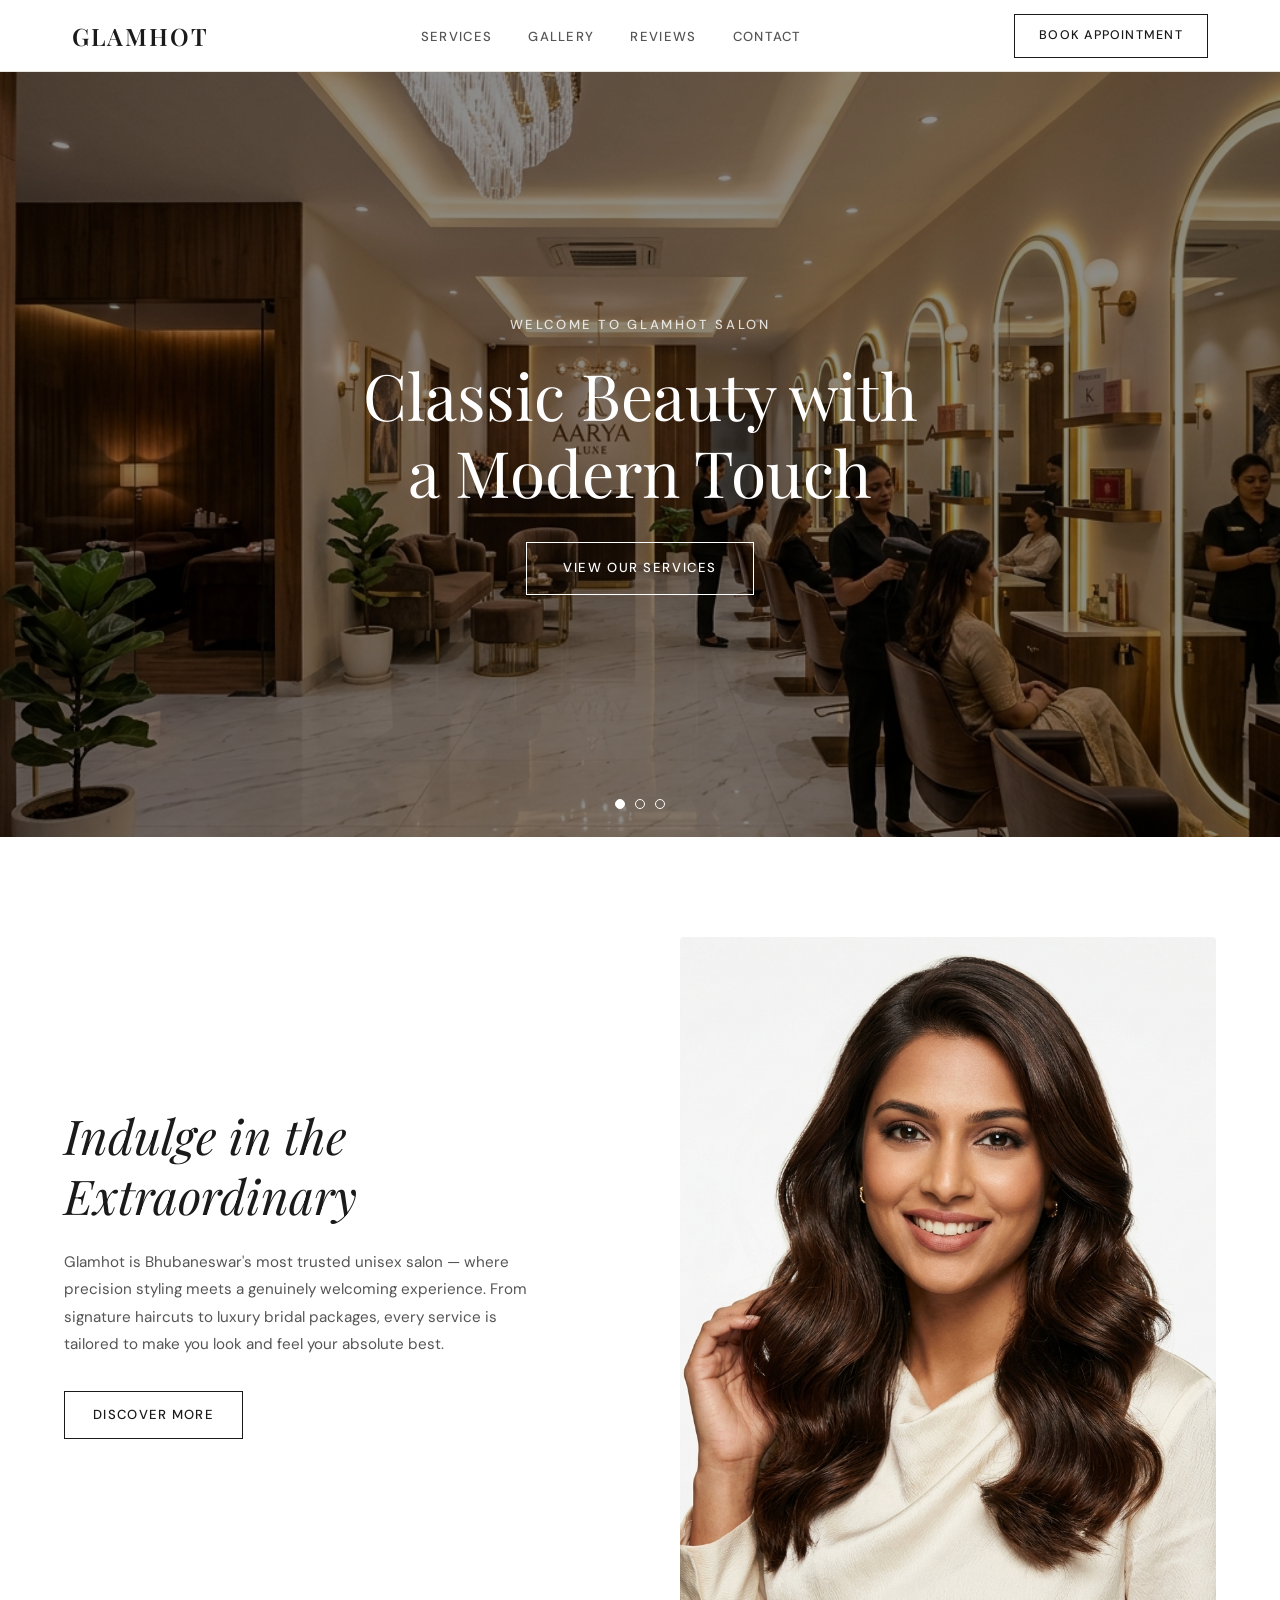
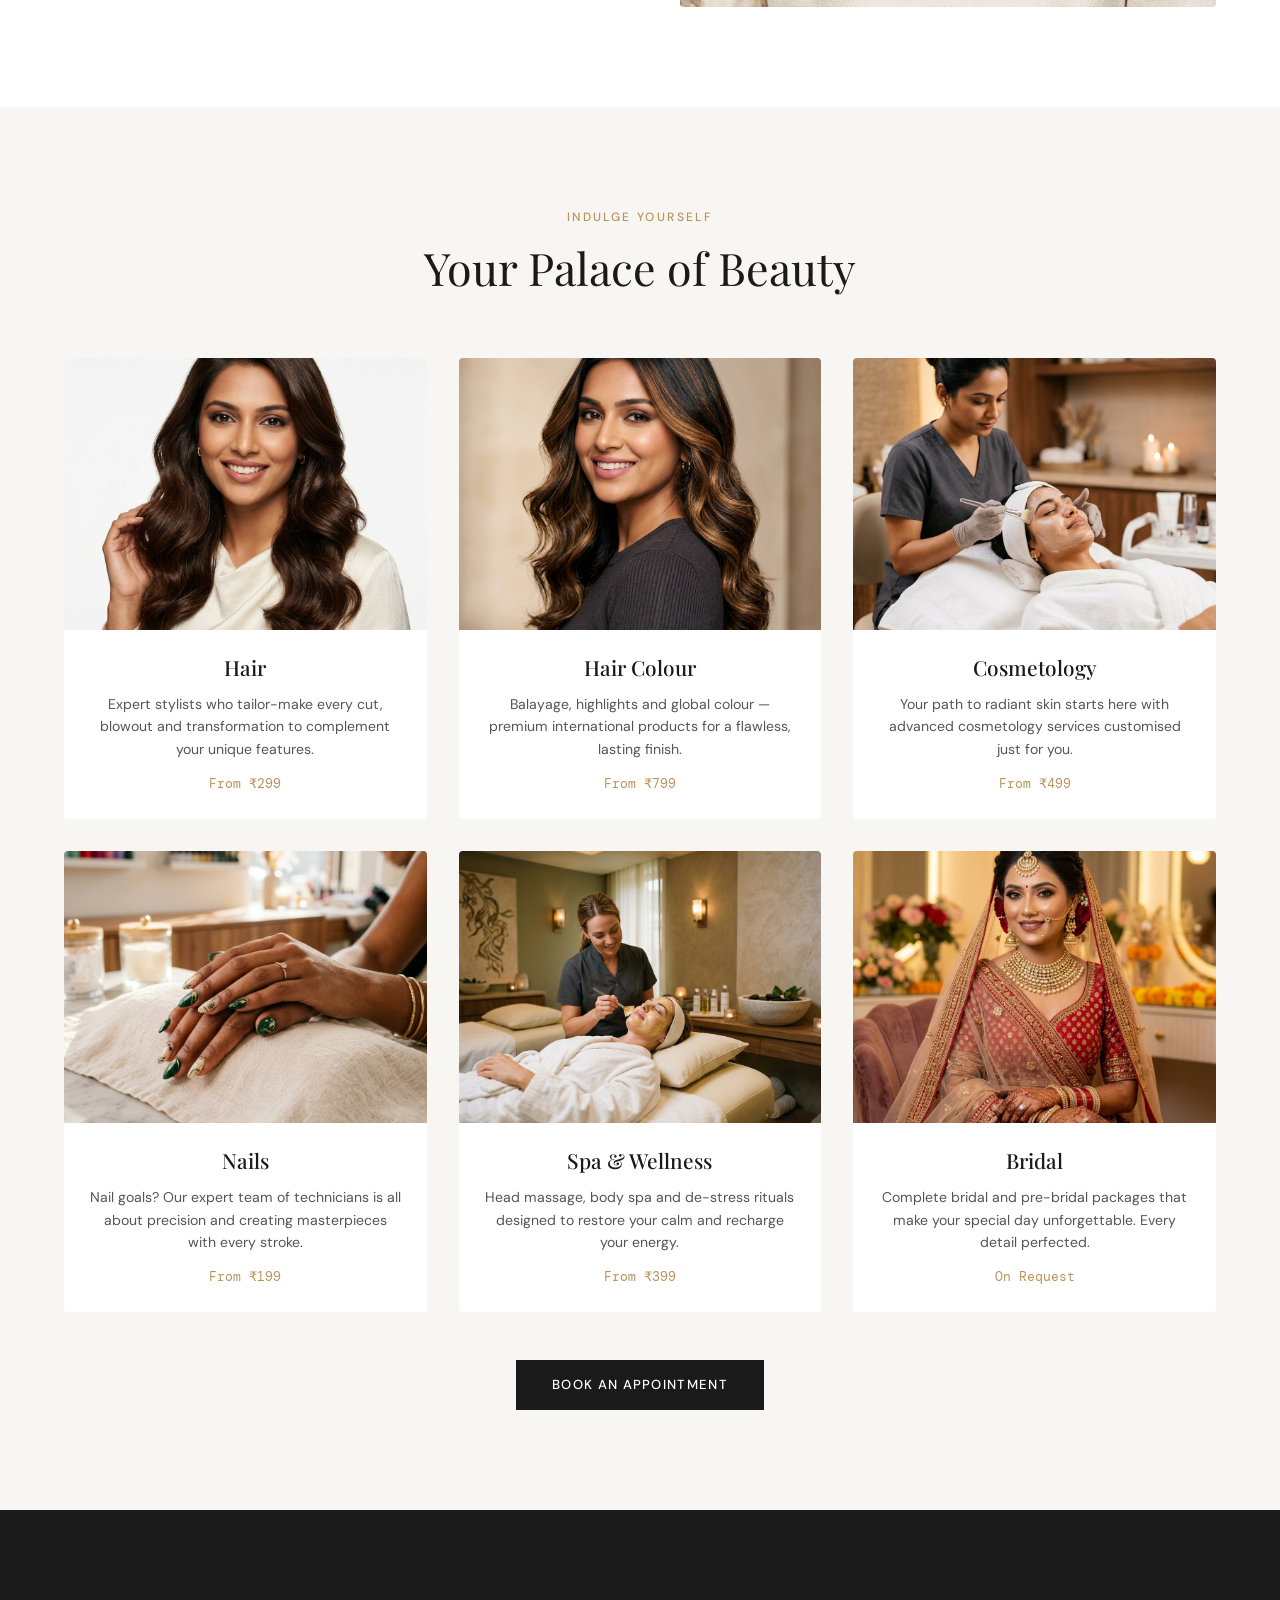
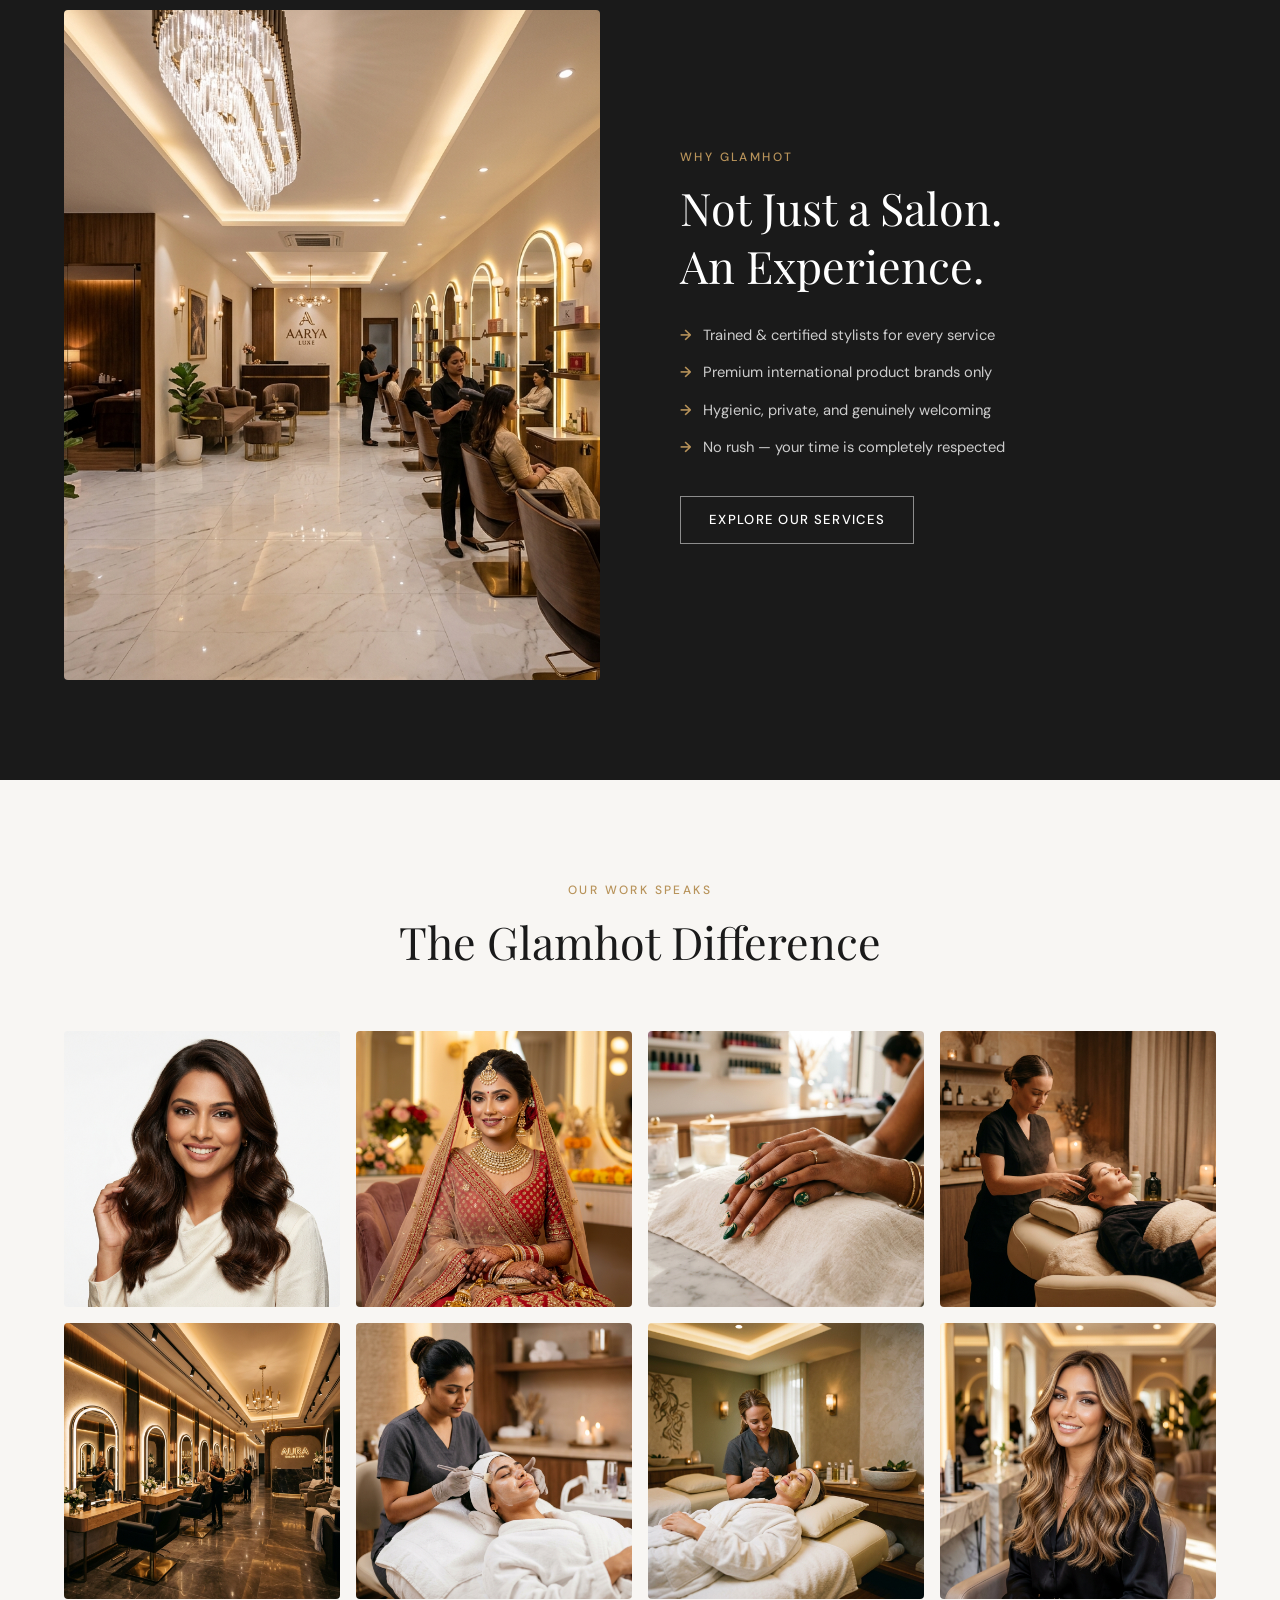
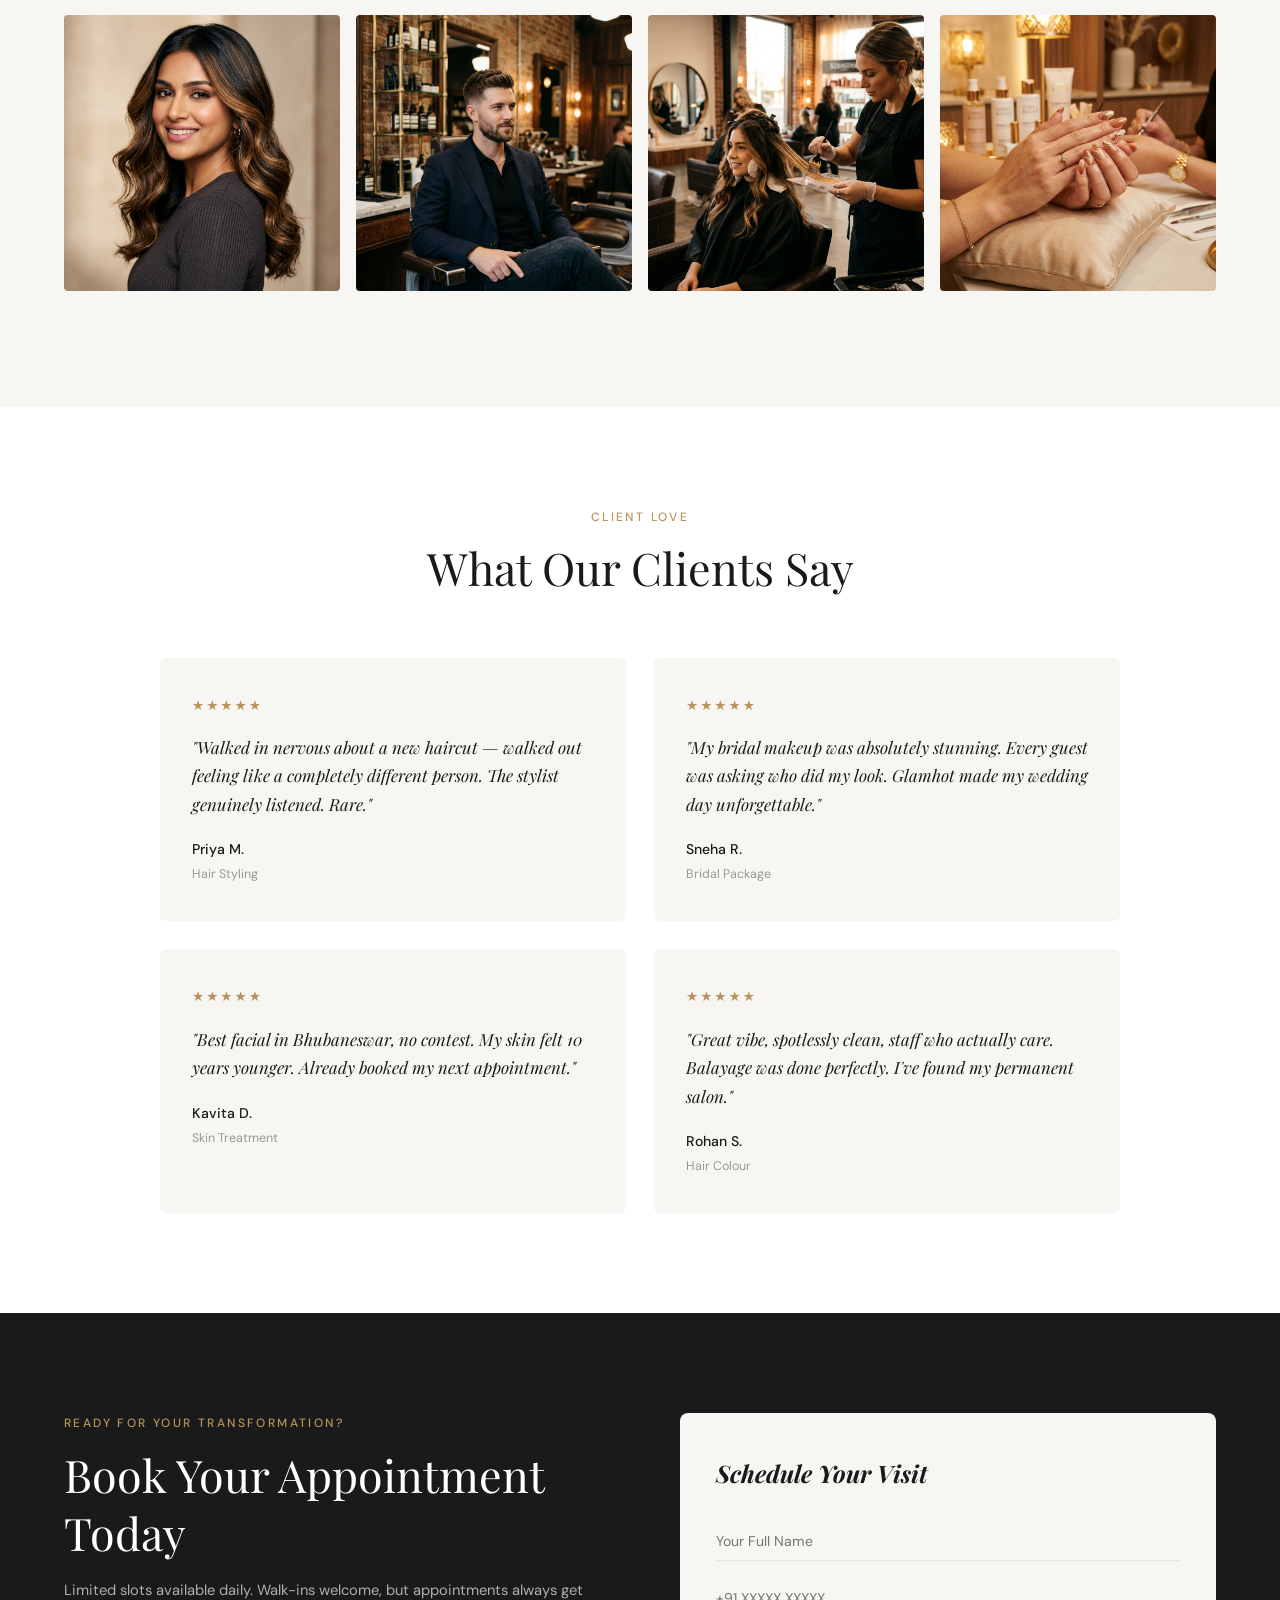
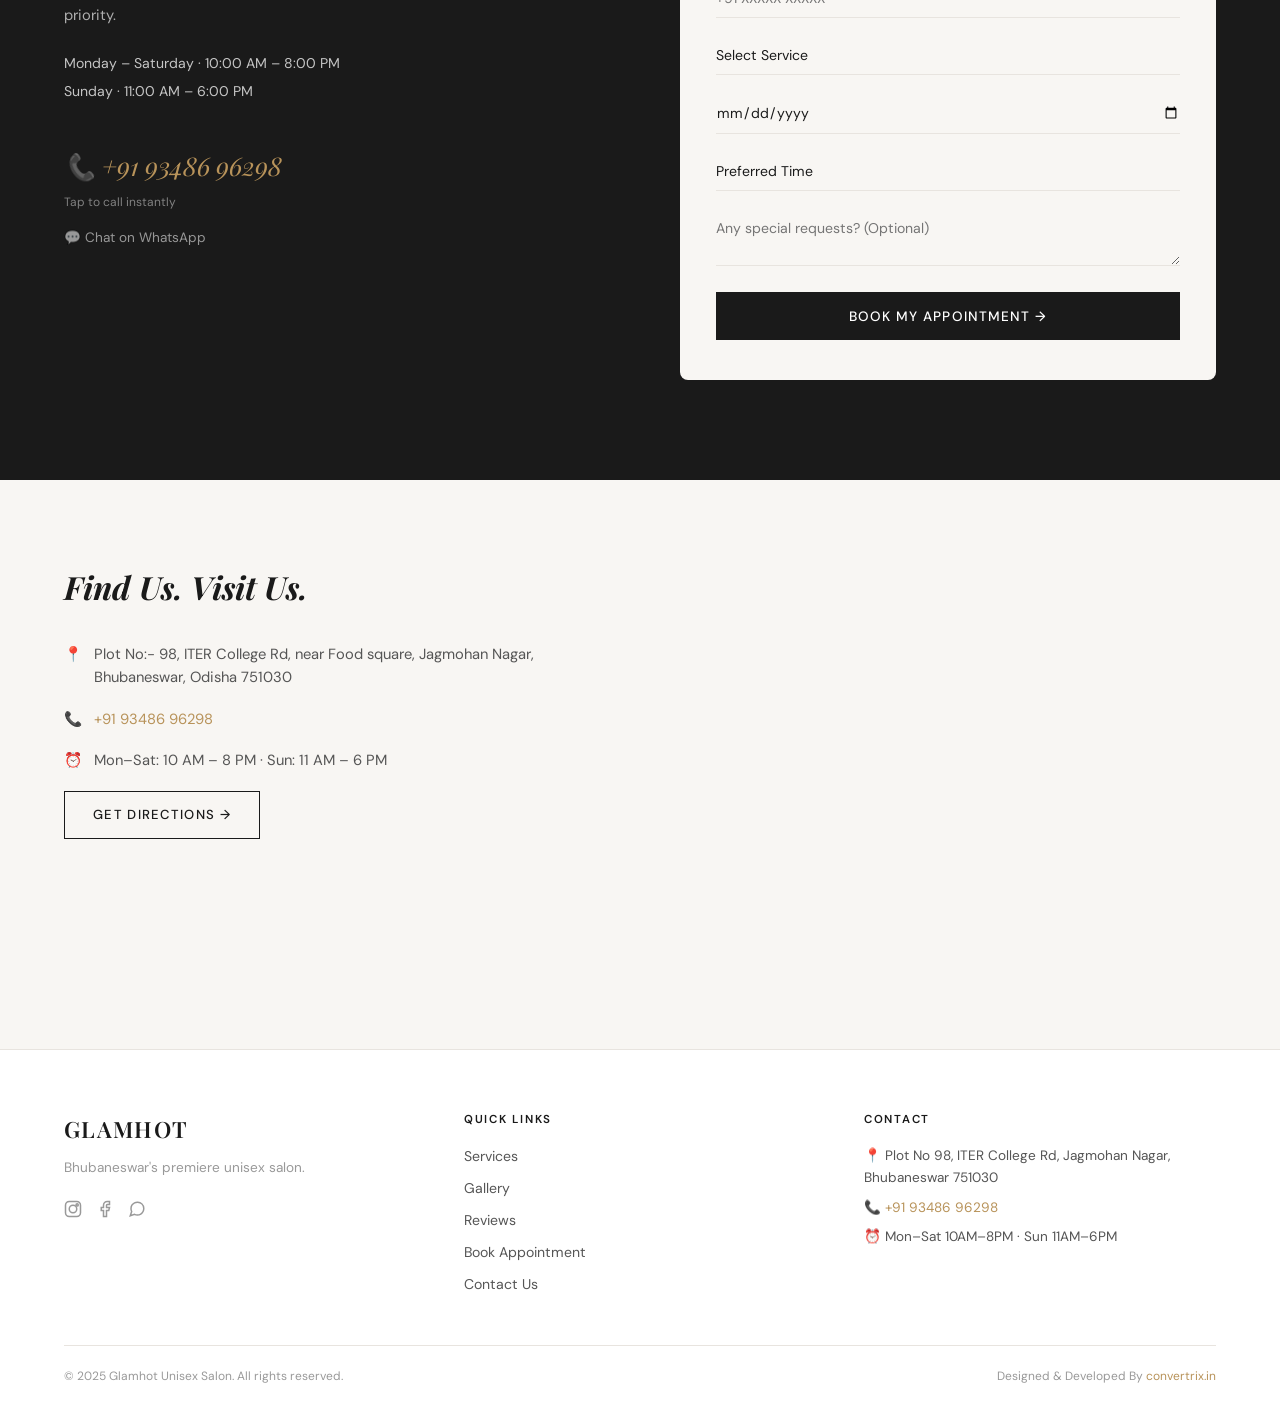
==== index.html @ fffee7a7 "feat: Glamhot Unisex Salon - premium landing page with Juice Salons-inspired editorial design" ====
<!DOCTYPE html>
<html lang="en">
<head>
  <meta charset="UTF-8">
  <meta name="viewport" content="width=device-width, initial-scale=1.0">
  <title>Glamhot Unisex Salon Bhubaneswar | Book Hair & Beauty Appointment</title>
  <meta name="description" content="Glamhot Unisex Salon in Bhubaneswar — premium hair styling, skin treatments, nail art & bridal packages. Book your appointment online or call directly.">
  <meta property="og:title" content="Glamhot Unisex Salon | Bhubaneswar's Premier Salon">
  <meta property="og:description" content="Precision cuts, luxury facials, bridal packages & more. Book online today.">
  <link rel="preconnect" href="https://fonts.googleapis.com">
  <link rel="preconnect" href="https://fonts.gstatic.com" crossorigin>
  <link href="https://fonts.googleapis.com/css2?family=Playfair+Display:ital,wght@0,400;0,500;0,600;0,700;1,400;1,500&family=DM+Sans:wght@300;400;500;600&family=DM+Mono:wght@400&display=swap" rel="stylesheet">
  <script type="application/ld+json">
  {"@context":"https://schema.org","@type":"BeautySalon","name":"Glamhot Unisex Salon","address":{"@type":"PostalAddress","streetAddress":"Plot No:- 98, ITER College Rd, near Food square, Jagmohan Nagar","addressLocality":"Bhubaneswar","addressRegion":"Odisha","postalCode":"751030","addressCountry":"IN"},"telephone":"+919348696298","openingHours":["Mo-Sa 10:00-20:00","Su 11:00-18:00"],"aggregateRating":{"@type":"AggregateRating","ratingValue":"4.8","reviewCount":"200"}}
  </script>
  <link rel="stylesheet" href="style.css">
</head>
<body>

<!-- NAV -->
<nav id="nav">
  <div class="nav-inner">
    <a href="#" class="nav-logo">GLAMHOT</a>
    <ul class="nav-links" id="navLinks">
      <li><a href="#services">SERVICES</a></li>
      <li><a href="#gallery">GALLERY</a></li>
      <li><a href="#reviews">REVIEWS</a></li>
      <li><a href="#contact">CONTACT</a></li>
    </ul>
    <div class="nav-actions">
      <a href="tel:+919348696298" class="nav-call">📞</a>
      <a href="#booking" class="nav-cta">BOOK APPOINTMENT</a>
    </div>
    <button class="hamburger" id="hamburger" aria-label="Menu"><span></span><span></span><span></span></button>
  </div>
  <div class="mobile-nav" id="mobileNav">
    <a href="#services">SERVICES</a>
    <a href="#gallery">GALLERY</a>
    <a href="#reviews">REVIEWS</a>
    <a href="#contact">CONTACT</a>
    <a href="#booking" class="mobile-nav-cta">BOOK APPOINTMENT</a>
    <a href="tel:+919348696298" class="mobile-nav-phone">📞 +91 93486 96298</a>
  </div>
</nav>

<!-- HERO CAROUSEL -->
<section id="hero">
  <div class="hero-slides">
    <div class="hero-slide active" style="background-image:url('images/hero-slide-1.png')">
      <div class="hero-overlay"></div>
      <div class="hero-content">
        <h5 class="hero-subtitle">Welcome to Glamhot Salon</h5>
        <h1 class="hero-heading">Classic Beauty with<br>a Modern Touch</h1>
        <a href="#services" class="hero-btn">View Our Services</a>
      </div>
    </div>
    <div class="hero-slide" style="background-image:url('images/hero-slide-2.png')">
      <div class="hero-overlay"></div>
      <div class="hero-content">
        <h5 class="hero-subtitle">Bhubaneswar's Premier Unisex Salon</h5>
        <h1 class="hero-heading">Where Every Look<br><span class="typewriter-wrap"><span class="typewriter-target"></span><span class="cursor">|</span></span></h1>
        <a href="#booking" class="hero-btn">Book Appointment</a>
      </div>
    </div>
    <div class="hero-slide" style="background-image:url('images/hero-slide-3.png')">
      <div class="hero-overlay"></div>
      <div class="hero-content">
        <h5 class="hero-subtitle">Bridal & Special Occasion</h5>
        <h1 class="hero-heading">Your Dream Look,<br>Our Expertise</h1>
        <a href="#booking" class="hero-btn">Book Your Session</a>
      </div>
    </div>
  </div>
  <div class="hero-dots">
    <button class="hero-dot active" data-slide="0"></button>
    <button class="hero-dot" data-slide="1"></button>
    <button class="hero-dot" data-slide="2"></button>
  </div>
</section>

<!-- INTRO -->
<section id="intro">
  <div class="container intro-grid">
    <div class="intro-copy">
      <h2 class="intro-heading">Indulge in the<br>Extraordinary</h2>
      <p class="intro-text">Glamhot is Bhubaneswar's most trusted unisex salon — where precision styling meets a genuinely welcoming experience. From signature haircuts to luxury bridal packages, every service is tailored to make you look and feel your absolute best.</p>
      <a href="#services" class="btn-outline">Discover More</a>
    </div>
    <div class="intro-image fade-up">
      <img src="images/svc-hair.png" alt="Glamhot Salon - Premium Hair Styling" loading="lazy">
    </div>
  </div>
</section>

<!-- SERVICES -->
<section id="services">
  <div class="container">
    <div class="section-header">
      <p class="section-label">INDULGE YOURSELF</p>
      <h2 class="section-heading">Your Palace of Beauty</h2>
    </div>
    <div class="services-grid">
      <div class="svc-card fade-up">
        <div class="svc-img"><img src="images/svc-hair.png" alt="Hair Styling" loading="lazy"></div>
        <h3>Hair</h3>
        <p>Expert stylists who tailor-make every cut, blowout and transformation to complement your unique features.</p>
        <span class="svc-price">From ₹299</span>
      </div>
      <div class="svc-card fade-up">
        <div class="svc-img"><img src="images/svc-colour.png" alt="Hair Colour" loading="lazy"></div>
        <h3>Hair Colour</h3>
        <p>Balayage, highlights and global colour — premium international products for a flawless, lasting finish.</p>
        <span class="svc-price">From ₹799</span>
      </div>
      <div class="svc-card fade-up">
        <div class="svc-img"><img src="images/svc-facial.png" alt="Skin & Facials" loading="lazy"></div>
        <h3>Cosmetology</h3>
        <p>Your path to radiant skin starts here with advanced cosmetology services customised just for you.</p>
        <span class="svc-price">From ₹499</span>
      </div>
      <div class="svc-card fade-up">
        <div class="svc-img"><img src="images/svc-nails.png" alt="Nail Art" loading="lazy"></div>
        <h3>Nails</h3>
        <p>Nail goals? Our expert team of technicians is all about precision and creating masterpieces with every stroke.</p>
        <span class="svc-price">From ₹199</span>
      </div>
      <div class="svc-card fade-up">
        <div class="svc-img"><img src="images/svc-spa.png" alt="Spa & Relaxation" loading="lazy"></div>
        <h3>Spa & Wellness</h3>
        <p>Head massage, body spa and de-stress rituals designed to restore your calm and recharge your energy.</p>
        <span class="svc-price">From ₹399</span>
      </div>
      <div class="svc-card fade-up">
        <div class="svc-img"><img src="images/svc-bridal.png" alt="Bridal Package" loading="lazy"></div>
        <h3>Bridal</h3>
        <p>Complete bridal and pre-bridal packages that make your special day unforgettable. Every detail perfected.</p>
        <span class="svc-price">On Request</span>
      </div>
    </div>
    <div class="services-cta"><a href="#booking" class="btn-solid">Book an Appointment</a></div>
  </div>
</section>

<!-- WHY GLAMHOT -->
<section id="why">
  <div class="container why-grid">
    <div class="why-image fade-up">
      <img src="images/hero-slide-1.png" alt="Glamhot Salon Interior" loading="lazy">
    </div>
    <div class="why-copy fade-up">
      <p class="section-label section-label--dark">WHY GLAMHOT</p>
      <h2 class="section-heading section-heading--light">Not Just a Salon.<br>An Experience.</h2>
      <div class="why-features">
        <div class="why-feat"><span>→</span> Trained & certified stylists for every service</div>
        <div class="why-feat"><span>→</span> Premium international product brands only</div>
        <div class="why-feat"><span>→</span> Hygienic, private, and genuinely welcoming</div>
        <div class="why-feat"><span>→</span> No rush — your time is completely respected</div>
      </div>
      <a href="#services" class="btn-outline-light">Explore Our Services</a>
    </div>
  </div>
</section>

<!-- GALLERY -->
<section id="gallery">
  <div class="container">
    <div class="section-header">
      <p class="section-label">OUR WORK SPEAKS</p>
      <h2 class="section-heading">The Glamhot Difference</h2>
    </div>
    <div class="gallery-masonry">
      <div class="gal-item gal-tall fade-up"><img src="images/svc-hair.png" alt="Hair Styling" loading="lazy"><div class="gal-overlay"><span>Hair Styling</span></div></div>
      <div class="gal-item fade-up"><img src="images/gallery-6.png" alt="Salon Interior" loading="lazy"><div class="gal-overlay"><span>Our Space</span></div></div>
      <div class="gal-item fade-up"><img src="images/svc-colour.png" alt="Hair Colour" loading="lazy"><div class="gal-overlay"><span>Hair Colour</span></div></div>
      <div class="gal-item gal-tall fade-up"><img src="images/svc-bridal.png" alt="Bridal Makeup" loading="lazy"><div class="gal-overlay"><span>Bridal</span></div></div>
      <div class="gal-item fade-up"><img src="images/svc-facial.png" alt="Facial Treatment" loading="lazy"><div class="gal-overlay"><span>Cosmetology</span></div></div>
      <div class="gal-item fade-up"><img src="images/gallery-3.png" alt="Men's Grooming" loading="lazy"><div class="gal-overlay"><span>Men's Grooming</span></div></div>
      <div class="gal-item fade-up"><img src="images/svc-nails.png" alt="Nail Art" loading="lazy"><div class="gal-overlay"><span>Nail Art</span></div></div>
      <div class="gal-item gal-tall fade-up"><img src="images/svc-spa.png" alt="Spa Treatment" loading="lazy"><div class="gal-overlay"><span>Spa & Wellness</span></div></div>
      <div class="gal-item fade-up"><img src="images/gallery-7.png" alt="Hair Transformation" loading="lazy"><div class="gal-overlay"><span>Transformations</span></div></div>
      <div class="gal-item fade-up"><img src="images/gallery-8.png" alt="Relaxation" loading="lazy"><div class="gal-overlay"><span>Relaxation</span></div></div>
      <div class="gal-item fade-up"><img src="images/gallery-1.png" alt="Styling Result" loading="lazy"><div class="gal-overlay"><span>Results</span></div></div>
      <div class="gal-item fade-up"><img src="images/gallery-4.png" alt="Nail Design" loading="lazy"><div class="gal-overlay"><span>Creative Nails</span></div></div>
    </div>
  </div>
</section>

<!-- TESTIMONIALS -->
<section id="reviews">
  <div class="container">
    <div class="section-header">
      <p class="section-label">CLIENT LOVE</p>
      <h2 class="section-heading">What Our Clients Say</h2>
    </div>
    <div class="reviews-grid">
      <div class="review-card fade-up">
        <div class="review-stars">★★★★★</div>
        <blockquote>"Walked in nervous about a new haircut — walked out feeling like a completely different person. The stylist genuinely listened. Rare."</blockquote>
        <div class="review-author">Priya M.</div>
        <div class="review-service">Hair Styling</div>
      </div>
      <div class="review-card fade-up">
        <div class="review-stars">★★★★★</div>
        <blockquote>"My bridal makeup was absolutely stunning. Every guest was asking who did my look. Glamhot made my wedding day unforgettable."</blockquote>
        <div class="review-author">Sneha R.</div>
        <div class="review-service">Bridal Package</div>
      </div>
      <div class="review-card fade-up">
        <div class="review-stars">★★★★★</div>
        <blockquote>"Best facial in Bhubaneswar, no contest. My skin felt 10 years younger. Already booked my next appointment."</blockquote>
        <div class="review-author">Kavita D.</div>
        <div class="review-service">Skin Treatment</div>
      </div>
      <div class="review-card fade-up">
        <div class="review-stars">★★★★★</div>
        <blockquote>"Great vibe, spotlessly clean, staff who actually care. Balayage was done perfectly. I've found my permanent salon."</blockquote>
        <div class="review-author">Rohan S.</div>
        <div class="review-service">Hair Colour</div>
      </div>
    </div>
  </div>
</section>

<!-- BOOKING -->
<section id="booking">
  <div class="container booking-grid">
    <div class="booking-copy fade-up">
      <p class="section-label section-label--dark">READY FOR YOUR TRANSFORMATION?</p>
      <h2 class="section-heading section-heading--light">Book Your Appointment Today</h2>
      <p class="booking-desc">Limited slots available daily. Walk-ins welcome, but appointments always get priority.</p>
      <div class="booking-hours">
        <p>Monday – Saturday · 10:00 AM – 8:00 PM</p>
        <p>Sunday · 11:00 AM – 6:00 PM</p>
      </div>
      <a href="tel:+919348696298" class="booking-phone">📞 +91 93486 96298</a>
      <small class="booking-sub">Tap to call instantly</small>
      <a href="https://wa.me/919348696298" target="_blank" class="booking-wa">💬 Chat on WhatsApp</a>
    </div>
    <div class="booking-form fade-up">
      <div class="form-box">
        <h3 class="form-title">Schedule Your Visit</h3>
        <form id="bookingForm">
          <input type="text" name="name" placeholder="Your Full Name" required>
          <input type="tel" name="phone" placeholder="+91 XXXXX XXXXX" required>
          <select name="service" required><option value="" disabled selected>Select Service</option><option>Hair Styling</option><option>Hair Colour</option><option>Skin & Facials</option><option>Nail Art</option><option>Spa & Relaxation</option><option>Bridal Package</option><option>Not Sure Yet</option></select>
          <input type="date" name="date" required>
          <select name="time" required><option value="" disabled selected>Preferred Time</option><option>Morning (10AM–1PM)</option><option>Afternoon (1PM–5PM)</option><option>Evening (5PM–8PM)</option></select>
          <textarea name="message" rows="2" placeholder="Any special requests? (Optional)"></textarea>
          <button type="submit" class="btn-submit">Book My Appointment →</button>
        </form>
        <div class="form-success" style="display:none">
          <div class="success-icon">✓</div>
          <h3>Your request is confirmed!</h3>
          <p>We'll reach out on WhatsApp within 2 hours to confirm your slot.</p>
          <a href="tel:+919348696298">📞 Call us: +91 93486 96298</a>
        </div>
      </div>
    </div>
  </div>
</section>

<!-- LOCATION -->
<section id="contact">
  <div class="container location-grid">
    <div class="location-info fade-up">
      <h3 class="location-heading">Find Us. Visit Us.</h3>
      <div class="loc-item"><span>📍</span><span>Plot No:- 98, ITER College Rd, near Food square, Jagmohan Nagar, Bhubaneswar, Odisha 751030</span></div>
      <div class="loc-item"><span>📞</span><a href="tel:+919348696298">+91 93486 96298</a></div>
      <div class="loc-item"><span>⏰</span><span>Mon–Sat: 10 AM – 8 PM · Sun: 11 AM – 6 PM</span></div>
      <a href="https://maps.app.goo.gl/TcbShWE9yg1JU6uG7" target="_blank" class="btn-outline">Get Directions →</a>
    </div>
    <div class="location-map fade-up">
      <iframe src="https://maps.google.com/maps?q=Glamhot+Unisex+Salon+Bhubaneswar&output=embed" width="100%" height="400" style="border:0;border-radius:8px" allowfullscreen loading="lazy"></iframe>
    </div>
  </div>
</section>

<!-- FOOTER -->
<footer>
  <div class="container">
    <div class="footer-grid">
      <div class="footer-brand">
        <span class="footer-logo">GLAMHOT</span>
        <p class="footer-tagline">Bhubaneswar's premiere unisex salon.</p>
        <div class="footer-social">
          <a href="#" aria-label="Instagram"><svg width="18" height="18" viewBox="0 0 24 24" fill="none" stroke="currentColor" stroke-width="2"><rect x="2" y="2" width="20" height="20" rx="5"/><circle cx="12" cy="12" r="5"/><circle cx="17.5" cy="6.5" r="1.5"/></svg></a>
          <a href="#" aria-label="Facebook"><svg width="18" height="18" viewBox="0 0 24 24" fill="none" stroke="currentColor" stroke-width="2"><path d="M18 2h-3a5 5 0 0 0-5 5v3H7v4h3v8h4v-8h3l1-4h-4V7a1 1 0 0 1 1-1h3z"/></svg></a>
          <a href="https://wa.me/919348696298" aria-label="WhatsApp" target="_blank"><svg width="18" height="18" viewBox="0 0 24 24" fill="none" stroke="currentColor" stroke-width="2"><path d="M21 11.5a8.38 8.38 0 0 1-.9 3.8 8.5 8.5 0 0 1-7.6 4.7 8.38 8.38 0 0 1-3.8-.9L3 21l1.9-5.7a8.38 8.38 0 0 1-.9-3.8 8.5 8.5 0 0 1 4.7-7.6 8.38 8.38 0 0 1 3.8-.9h.5a8.48 8.48 0 0 1 8 8v.5z"/></svg></a>
        </div>
      </div>
      <div class="footer-links">
        <h4>Quick Links</h4>
        <a href="#services">Services</a><a href="#gallery">Gallery</a><a href="#reviews">Reviews</a><a href="#booking">Book Appointment</a><a href="#contact">Contact Us</a>
      </div>
      <div class="footer-contact">
        <h4>Contact</h4>
        <p>📍 Plot No 98, ITER College Rd, Jagmohan Nagar, Bhubaneswar 751030</p>
        <p>📞 <a href="tel:+919348696298">+91 93486 96298</a></p>
        <p>⏰ Mon–Sat 10AM–8PM · Sun 11AM–6PM</p>
      </div>
    </div>
    <div class="footer-bottom">
      <span>© 2025 Glamhot Unisex Salon. All rights reserved.</span>
      <span>Designed & Developed By <a href="https://convertrix.in" target="_blank" rel="noopener">convertrix.in</a></span>
    </div>
  </div>
</footer>

<!-- STICKY CTA (Ads) -->
<div class="sticky-cta" id="stickyCta" style="display:none">
  <a href="tel:+919348696298">📞 Call Now</a>
  <a href="#booking">📅 Book Appointment</a>
</div>

<script src="script.js"></script>
</body>
</html>
---- style.css ----
:root {
  --bg-white: #FFFFFF;
  --bg-cream: #F8F6F3;
  --bg-dark: #1A1A1A;
  --text-primary: #1A1A1A;
  --text-body: #555555;
  --text-light: #999999;
  --accent: #B8935A;
  --accent-hover: #D4AA6A;
  --border: #E8E4DF;
  --font-display: 'Playfair Display', Georgia, serif;
  --font-ui: 'DM Sans', system-ui, sans-serif;
  --font-mono: 'DM Mono', monospace;
}

*, *::before, *::after { box-sizing: border-box; margin: 0; padding: 0; }
html { scroll-behavior: smooth; font-size: 16px; }
body { background: var(--bg-white); color: var(--text-primary); font-family: var(--font-ui); overflow-x: hidden; line-height: 1.7; }
::selection { background: var(--accent); color: #fff; }
img { display: block; max-width: 100%; object-fit: cover; }
a { text-decoration: none; color: inherit; }
.container { width: min(1200px, 90vw); margin: 0 auto; }

/* ═══ NAV ═══ */
#nav {
  position: fixed; top: 0; left: 0; width: 100%; height: 72px; z-index: 1000;
  background: var(--bg-white); border-bottom: 1px solid var(--border);
  transition: box-shadow .3s;
}
#nav.scrolled { box-shadow: 0 2px 20px rgba(0,0,0,.06); }
.nav-inner {
  display: flex; align-items: center; justify-content: space-between;
  height: 72px; width: min(1200px, 90vw); margin: 0 auto; padding: 0 8px;
}
.nav-logo {
  font-family: var(--font-display); font-weight: 600; font-size: 1.5rem;
  color: var(--text-primary); letter-spacing: .08em;
}
.nav-links { display: flex; gap: 36px; list-style: none; }
.nav-links a {
  font-size: .82rem; font-weight: 500; letter-spacing: .1em; color: var(--text-body);
  transition: color .2s; text-transform: uppercase;
}
.nav-links a:hover { color: var(--text-primary); }
.nav-actions { display: flex; align-items: center; gap: 16px; }
.nav-call { display: none; font-size: 1.1rem; }
.nav-cta {
  font-size: .78rem; font-weight: 500; letter-spacing: .1em;
  color: var(--text-primary); border: 1.5px solid var(--text-primary);
  padding: 10px 24px; transition: all .2s;
}
.nav-cta:hover { background: var(--text-primary); color: var(--bg-white); }
.hamburger {
  display: none; background: none; border: none; cursor: pointer;
  flex-direction: column; gap: 5px; padding: 6px;
}
.hamburger span { display: block; width: 24px; height: 2px; background: var(--text-primary); transition: .3s; }
.hamburger.active span:nth-child(1) { transform: translateY(7px) rotate(45deg); }
.hamburger.active span:nth-child(2) { opacity: 0; }
.hamburger.active span:nth-child(3) { transform: translateY(-7px) rotate(-45deg); }
.mobile-nav {
  display: none; position: fixed; top: 72px; left: 0; width: 100%; background: var(--bg-white);
  flex-direction: column; align-items: center; padding: 32px 0; gap: 20px; z-index: 999;
  border-bottom: 1px solid var(--border); transform: translateY(-120%); transition: transform .4s ease;
}
.mobile-nav.open { transform: translateY(0); }
.mobile-nav a { font-size: .9rem; letter-spacing: .1em; color: var(--text-body); font-weight: 500; }
.mobile-nav-cta { border: 1.5px solid var(--text-primary); padding: 10px 28px; color: var(--text-primary) !important; }
.mobile-nav-phone { color: var(--accent) !important; font-size: .85rem; }

/* ═══ HERO CAROUSEL ═══ */
#hero { position: relative; height: 85vh; min-height: 500px; margin-top: 72px; overflow: hidden; }
.hero-slides { position: relative; width: 100%; height: 100%; }
.hero-slide {
  position: absolute; inset: 0; background-size: cover; background-position: center;
  opacity: 0; transition: opacity 1s ease; display: flex; align-items: center; justify-content: center;
}
.hero-slide.active { opacity: 1; }
.hero-overlay { position: absolute; inset: 0; background: rgba(0,0,0,.45); }
.hero-content { position: relative; z-index: 2; text-align: center; max-width: 800px; padding: 0 24px; }
.hero-subtitle {
  font-family: var(--font-ui); font-size: .82rem; font-weight: 500;
  letter-spacing: .2em; text-transform: uppercase; color: rgba(255,255,255,.8); margin-bottom: 20px;
}
.hero-heading {
  font-family: var(--font-display); font-weight: 400; font-size: clamp(2.2rem, 5vw, 4rem);
  color: #fff; line-height: 1.2; margin-bottom: 32px;
}
.typewriter-wrap { color: rgba(255,255,255,.85); }
.cursor { color: var(--accent); animation: blink .85s step-end infinite; }
@keyframes blink { 0%,100% { opacity:1 } 50% { opacity:0 } }
.hero-btn {
  display: inline-block; font-size: .82rem; font-weight: 500; letter-spacing: .12em;
  text-transform: uppercase; color: #fff; border: 1.5px solid #fff; padding: 14px 36px;
  transition: all .3s;
}
.hero-btn:hover { background: #fff; color: var(--bg-dark); }
.hero-dots {
  position: absolute; bottom: 28px; left: 50%; transform: translateX(-50%);
  display: flex; gap: 10px; z-index: 10;
}
.hero-dot {
  width: 10px; height: 10px; border-radius: 50%; border: 1.5px solid #fff;
  background: transparent; cursor: pointer; transition: .3s; padding: 0;
}
.hero-dot.active { background: #fff; }

/* ═══ INTRO ═══ */
#intro { padding: 100px 0; background: var(--bg-white); }
.intro-grid { display: grid; grid-template-columns: 1fr 1fr; gap: 80px; align-items: center; }
.intro-heading {
  font-family: var(--font-display); font-weight: 400; font-style: italic;
  font-size: clamp(2rem, 4vw, 3rem); color: var(--text-primary); line-height: 1.25; margin-bottom: 24px;
}
.intro-text { font-size: .95rem; color: var(--text-body); line-height: 1.8; margin-bottom: 32px; max-width: 480px; }
.intro-image img { width: 100%; aspect-ratio: 4/5; object-fit: cover; border-radius: 4px; }

/* ═══ BUTTONS ═══ */
.btn-outline {
  display: inline-block; font-size: .82rem; font-weight: 500; letter-spacing: .1em;
  text-transform: uppercase; color: var(--text-primary); border: 1.5px solid var(--text-primary);
  padding: 12px 28px; transition: all .25s;
}
.btn-outline:hover { background: var(--text-primary); color: var(--bg-white); }
.btn-outline-light {
  display: inline-block; font-size: .82rem; font-weight: 500; letter-spacing: .1em;
  text-transform: uppercase; color: #fff; border: 1.5px solid rgba(255,255,255,.5);
  padding: 12px 28px; transition: all .25s;
}
.btn-outline-light:hover { background: #fff; color: var(--bg-dark); }
.btn-solid {
  display: inline-block; font-size: .82rem; font-weight: 500; letter-spacing: .1em;
  text-transform: uppercase; background: var(--text-primary); color: var(--bg-white);
  padding: 14px 36px; border: none; transition: all .25s; cursor: pointer;
}
.btn-solid:hover { background: var(--accent); }

/* ═══ SECTION HEADERS ═══ */
.section-header { text-align: center; margin-bottom: 60px; }
.section-label {
  font-size: .75rem; font-weight: 500; letter-spacing: .2em; text-transform: uppercase;
  color: var(--accent); margin-bottom: 12px; display: block;
}
.section-label--dark { color: var(--accent); }
.section-heading {
  font-family: var(--font-display); font-weight: 400; font-size: clamp(1.8rem, 4vw, 2.8rem);
  color: var(--text-primary); line-height: 1.3;
}
.section-heading--light { color: #fff; }

/* ═══ SERVICES ═══ */
#services { padding: 100px 0; background: var(--bg-cream); }
.services-grid { display: grid; grid-template-columns: repeat(3, 1fr); gap: 32px; }
.svc-card {
  background: var(--bg-white); text-align: center; padding: 0; border-radius: 4px;
  overflow: hidden; transition: transform .3s, box-shadow .3s;
}
.svc-card:hover { transform: translateY(-4px); box-shadow: 0 12px 40px rgba(0,0,0,.08); }
.svc-img { overflow: hidden; }
.svc-img img { width: 100%; aspect-ratio: 4/3; object-fit: cover; transition: transform .5s; }
.svc-card:hover .svc-img img { transform: scale(1.05); }
.svc-card h3 {
  font-family: var(--font-display); font-weight: 500; font-size: 1.3rem;
  color: var(--text-primary); margin: 20px 24px 8px;
}
.svc-card p { font-size: .88rem; color: var(--text-body); line-height: 1.6; padding: 0 24px; margin-bottom: 12px; }
.svc-price { font-family: var(--font-mono); font-size: .82rem; color: var(--accent); display: block; padding: 0 24px 24px; }
.services-cta { text-align: center; margin-top: 48px; }

/* ═══ WHY GLAMHOT ═══ */
#why { padding: 100px 0; background: var(--bg-dark); }
.why-grid { display: grid; grid-template-columns: 1fr 1fr; gap: 80px; align-items: center; }
.why-image img { width: 100%; aspect-ratio: 4/5; object-fit: cover; border-radius: 4px; }
.why-copy .section-heading { margin-bottom: 24px; }
.why-features { margin: 28px 0 36px; display: flex; flex-direction: column; gap: 14px; }
.why-feat {
  display: flex; gap: 12px; align-items: flex-start; font-size: .92rem;
  color: rgba(255,255,255,.78); line-height: 1.6;
}
.why-feat span:first-child { color: var(--accent); font-weight: 600; flex-shrink: 0; }

/* ═══ GALLERY ═══ */
#gallery { padding: 100px 0; background: var(--bg-cream); }
.gallery-masonry {
  columns: 4; column-gap: 16px;
}
.gal-item {
  break-inside: avoid; margin-bottom: 16px; position: relative; overflow: hidden;
  border-radius: 4px; cursor: pointer;
}
.gal-item img { width: 100%; display: block; transition: transform .5s; }
.gal-item:hover img { transform: scale(1.06); }
.gal-overlay {
  position: absolute; inset: 0; background: rgba(26,26,26,.4);
  display: flex; align-items: flex-end; padding: 16px; opacity: 0; transition: opacity .3s;
}
.gal-overlay span {
  font-family: var(--font-display); font-size: 1rem; color: #fff;
  font-weight: 500; letter-spacing: .04em;
}
.gal-item:hover .gal-overlay { opacity: 1; }

/* ═══ TESTIMONIALS ═══ */
#reviews { padding: 100px 0; background: var(--bg-white); }
.reviews-grid { display: grid; grid-template-columns: repeat(2, 1fr); gap: 28px; max-width: 960px; margin: 0 auto; }
.review-card {
  background: var(--bg-cream); border-radius: 6px; padding: 36px 32px;
  transition: transform .3s, box-shadow .3s;
}
.review-card:hover { transform: translateY(-3px); box-shadow: 0 8px 30px rgba(0,0,0,.06); }
.review-stars { color: var(--accent); font-size: .85rem; margin-bottom: 16px; letter-spacing: 2px; }
.review-card blockquote {
  font-family: var(--font-display); font-style: italic; font-size: 1.05rem;
  color: var(--text-primary); line-height: 1.7; border: none; margin: 0; padding: 0;
}
.review-author { font-weight: 500; font-size: .88rem; color: var(--text-primary); margin-top: 20px; }
.review-service { font-size: .78rem; color: var(--text-light); margin-top: 2px; }

/* ═══ BOOKING ═══ */
#booking { padding: 100px 0; background: var(--bg-dark); }
.booking-grid { display: grid; grid-template-columns: 1fr 1fr; gap: 80px; align-items: start; }
.booking-copy .section-heading { margin-bottom: 16px; }
.booking-desc { color: rgba(255,255,255,.65); font-size: .92rem; line-height: 1.7; margin-bottom: 24px; }
.booking-hours { margin: 24px 0; }
.booking-hours p { color: rgba(255,255,255,.75); font-size: .88rem; margin-bottom: 4px; }
.booking-phone {
  display: inline-block; font-family: var(--font-display); font-style: italic;
  font-size: 1.6rem; color: var(--accent); margin-top: 16px; transition: color .2s;
}
.booking-phone:hover { color: var(--accent-hover); }
.booking-sub { display: block; font-size: .75rem; color: rgba(255,255,255,.45); margin-top: 4px; }
.booking-wa { display: inline-block; font-size: .85rem; color: rgba(255,255,255,.55); margin-top: 14px; transition: color .2s; }
.booking-wa:hover { color: var(--accent); text-decoration: underline; }
.form-box { background: var(--bg-cream); border-radius: 8px; padding: 40px 36px; }
.form-title {
  font-family: var(--font-display); font-style: italic; font-size: 1.5rem;
  color: var(--text-primary); margin-bottom: 28px;
}
#bookingForm input, #bookingForm select, #bookingForm textarea {
  width: 100%; margin-bottom: 18px; background: transparent;
  border: none; border-bottom: 1px solid var(--border); font-family: var(--font-ui);
  font-size: .88rem; color: var(--text-primary); padding: 10px 0; outline: none;
  transition: border-color .3s; border-radius: 0; -webkit-appearance: none;
}
#bookingForm input:focus, #bookingForm select:focus, #bookingForm textarea:focus {
  border-bottom-color: var(--accent);
}
#bookingForm textarea { resize: vertical; min-height: 44px; }
.btn-submit {
  width: 100%; height: 48px; background: var(--text-primary); color: var(--bg-white);
  border: none; font-family: var(--font-ui); font-weight: 500; font-size: .85rem;
  letter-spacing: .08em; text-transform: uppercase; cursor: pointer; transition: all .25s;
}
.btn-submit:hover { background: var(--accent); }
.form-success { text-align: center; padding: 40px 0; }
.success-icon { font-size: 2.5rem; color: var(--accent); margin-bottom: 16px; }
.form-success h3 { font-family: var(--font-display); font-style: italic; font-size: 1.4rem; color: var(--text-primary); margin-bottom: 10px; }
.form-success p { font-size: .88rem; color: var(--text-body); margin-bottom: 16px; }
.form-success a { color: var(--accent); font-size: .88rem; }

/* ═══ LOCATION ═══ */
#contact { padding: 80px 0; background: var(--bg-cream); }
.location-grid { display: grid; grid-template-columns: 45fr 55fr; gap: 60px; align-items: start; }
.location-heading { font-family: var(--font-display); font-style: italic; font-size: 2rem; color: var(--text-primary); margin-bottom: 28px; }
.loc-item { display: flex; gap: 12px; margin-bottom: 18px; font-size: .92rem; color: var(--text-body); line-height: 1.6; }
.loc-item a { color: var(--accent); transition: color .2s; }
.loc-item a:hover { color: var(--text-primary); }

/* ═══ FOOTER ═══ */
footer { background: var(--bg-white); padding: 60px 0 28px; border-top: 1px solid var(--border); }
.footer-grid { display: grid; grid-template-columns: 1fr 1fr 1fr; gap: 48px; }
.footer-logo { font-family: var(--font-display); font-weight: 600; font-size: 1.4rem; color: var(--text-primary); letter-spacing: .06em; display: block; }
.footer-tagline { font-size: .85rem; color: var(--text-light); margin-top: 8px; }
.footer-social { display: flex; gap: 14px; margin-top: 20px; }
.footer-social a { color: var(--text-light); transition: color .2s; }
.footer-social a:hover { color: var(--accent); }
.footer-links, .footer-contact { display: flex; flex-direction: column; }
.footer-links h4, .footer-contact h4 {
  font-size: .72rem; font-weight: 600; letter-spacing: .15em; text-transform: uppercase;
  color: var(--text-primary); margin-bottom: 16px;
}
.footer-links a { font-size: .88rem; color: var(--text-body); margin-bottom: 8px; transition: color .2s; }
.footer-links a:hover { color: var(--accent); }
.footer-contact p { font-size: .85rem; color: var(--text-body); line-height: 1.6; margin-bottom: 8px; }
.footer-contact a { color: var(--accent); }
.footer-bottom {
  display: flex; justify-content: space-between; align-items: center;
  border-top: 1px solid var(--border); margin-top: 40px; padding-top: 20px;
  font-size: .75rem; color: var(--text-light); flex-wrap: wrap; gap: 8px;
}
.footer-bottom a { color: var(--accent); transition: color .2s; }
.footer-bottom a:hover { color: var(--text-primary); }

/* ═══ STICKY CTA ═══ */
.sticky-cta {
  position: fixed; bottom: 0; left: 0; width: 100%; height: 60px; z-index: 999;
  display: flex; align-items: center; justify-content: center; gap: 16px;
  background: var(--bg-dark); border-top: 1px solid rgba(255,255,255,.1);
}
.sticky-cta a { color: #fff; font-size: .82rem; font-weight: 500; letter-spacing: .08em; padding: 10px 20px; }
.sticky-cta a:last-child { background: var(--accent); border-radius: 4px; }

/* ═══ ANIMATIONS ═══ */
.fade-up { opacity: 0; transform: translateY(24px); transition: opacity .7s ease, transform .7s ease; }
.fade-up.visible { opacity: 1; transform: translateY(0); }

/* ═══ RESPONSIVE ═══ */
@media (max-width: 900px) {
  .nav-links { display: none; }
  .hamburger { display: flex; }
  .mobile-nav { display: flex; }
  .nav-call { display: block; }
  .nav-cta { display: none; }
  .intro-grid { grid-template-columns: 1fr; gap: 40px; }
  .intro-image { order: -1; }
  .services-grid { grid-template-columns: repeat(2, 1fr); gap: 20px; }
  .why-grid { grid-template-columns: 1fr; gap: 40px; }
  .booking-grid { grid-template-columns: 1fr; gap: 40px; }
  .location-grid { grid-template-columns: 1fr; gap: 28px; }
  .location-grid .location-map { order: -1; }
  .footer-grid { grid-template-columns: 1fr; gap: 28px; }
  .gallery-masonry { columns: 3; }
  .reviews-grid { grid-template-columns: 1fr; }
  #hero { height: 70vh; }
}
@media (max-width: 640px) {
  .services-grid { grid-template-columns: 1fr; }
  .gallery-masonry { columns: 2; }
  .footer-bottom { flex-direction: column; text-align: center; }
  .hero-heading { font-size: clamp(1.8rem, 6vw, 2.6rem); }
  .form-box { padding: 28px 20px; }
  #hero { height: 60vh; }
}
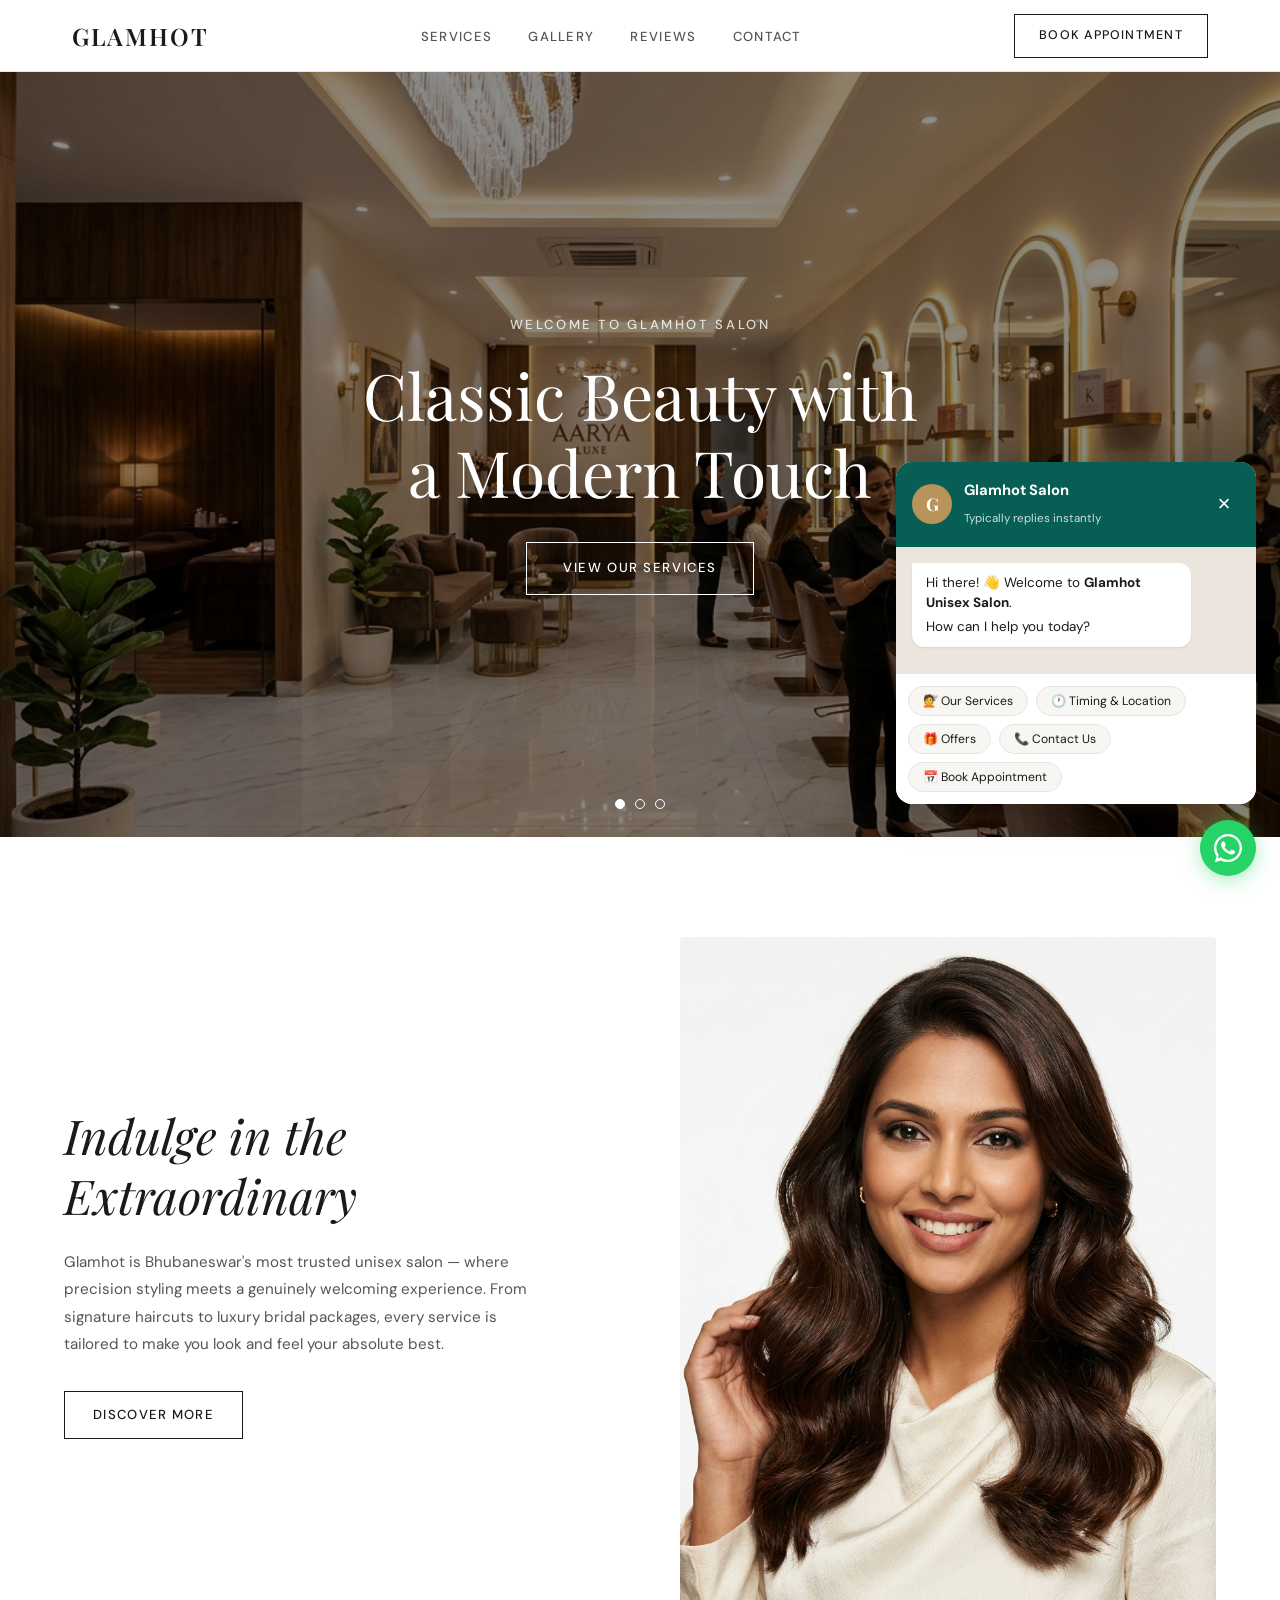
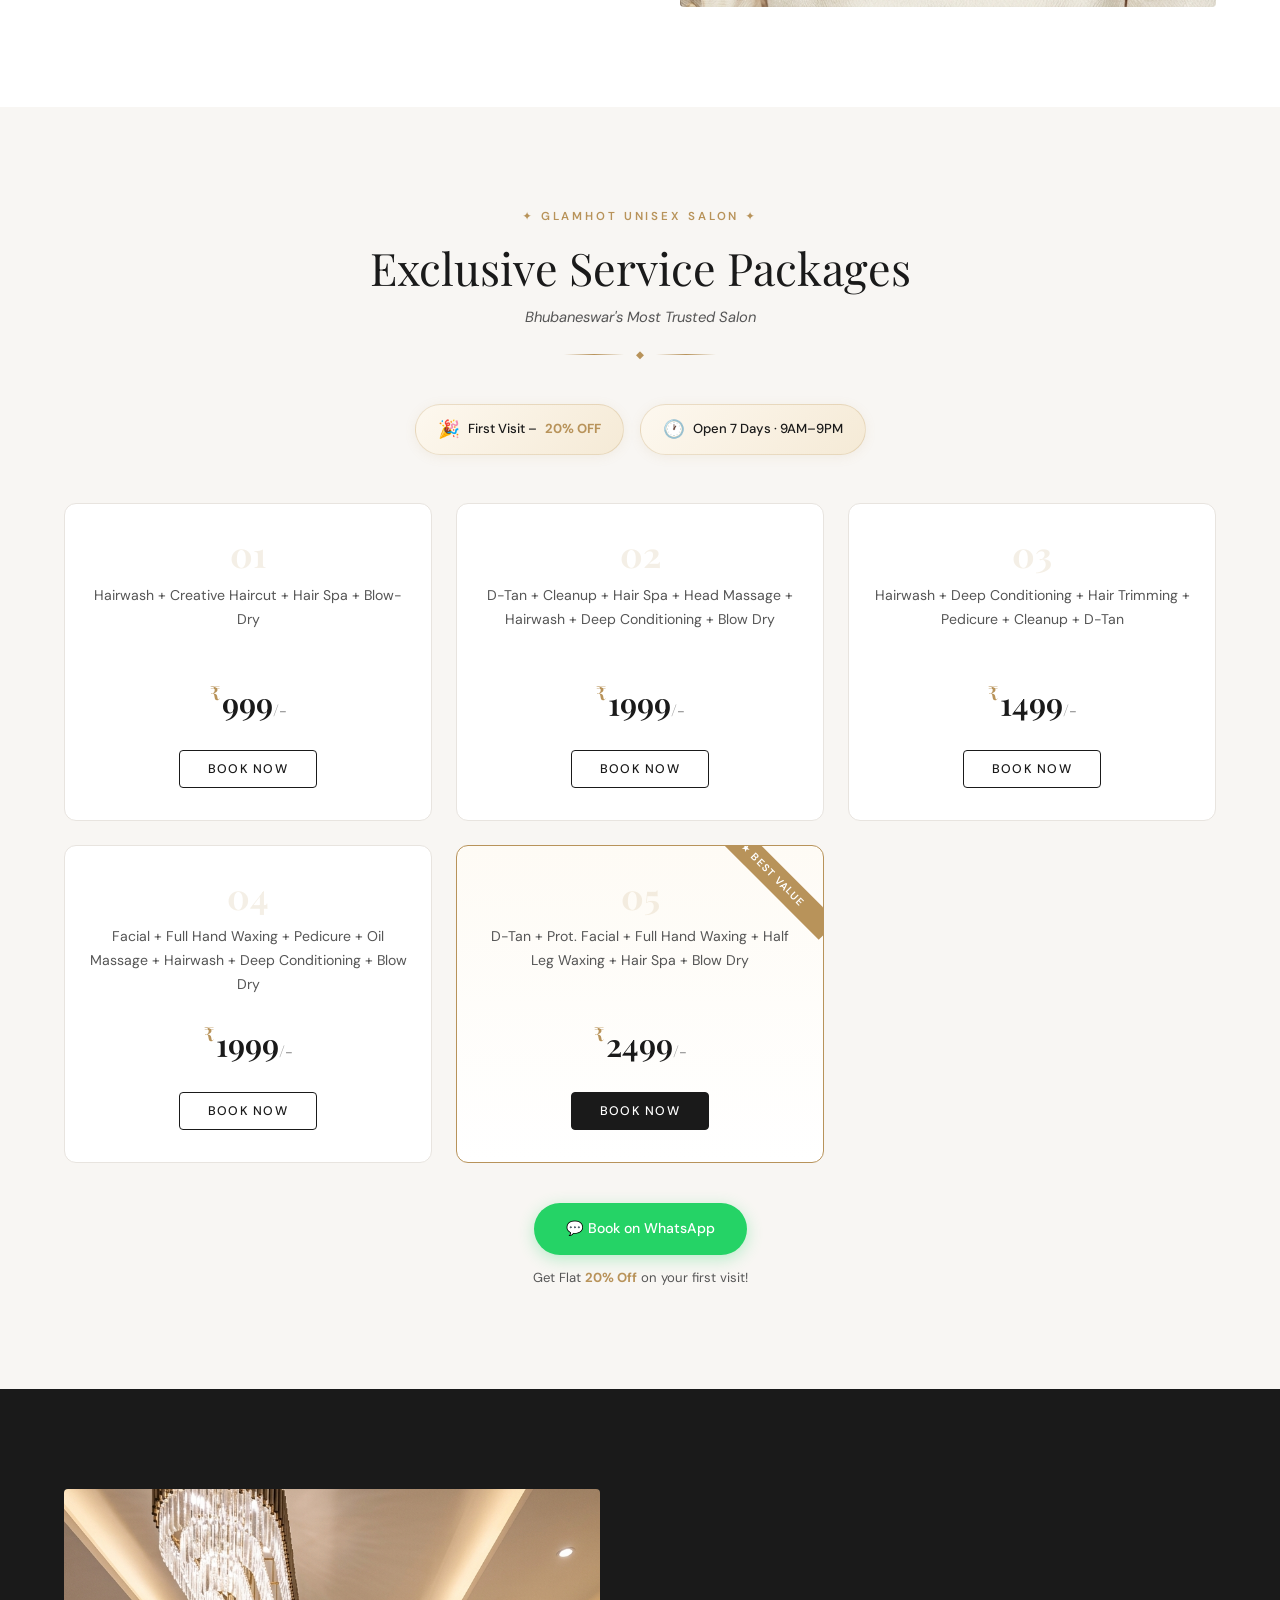
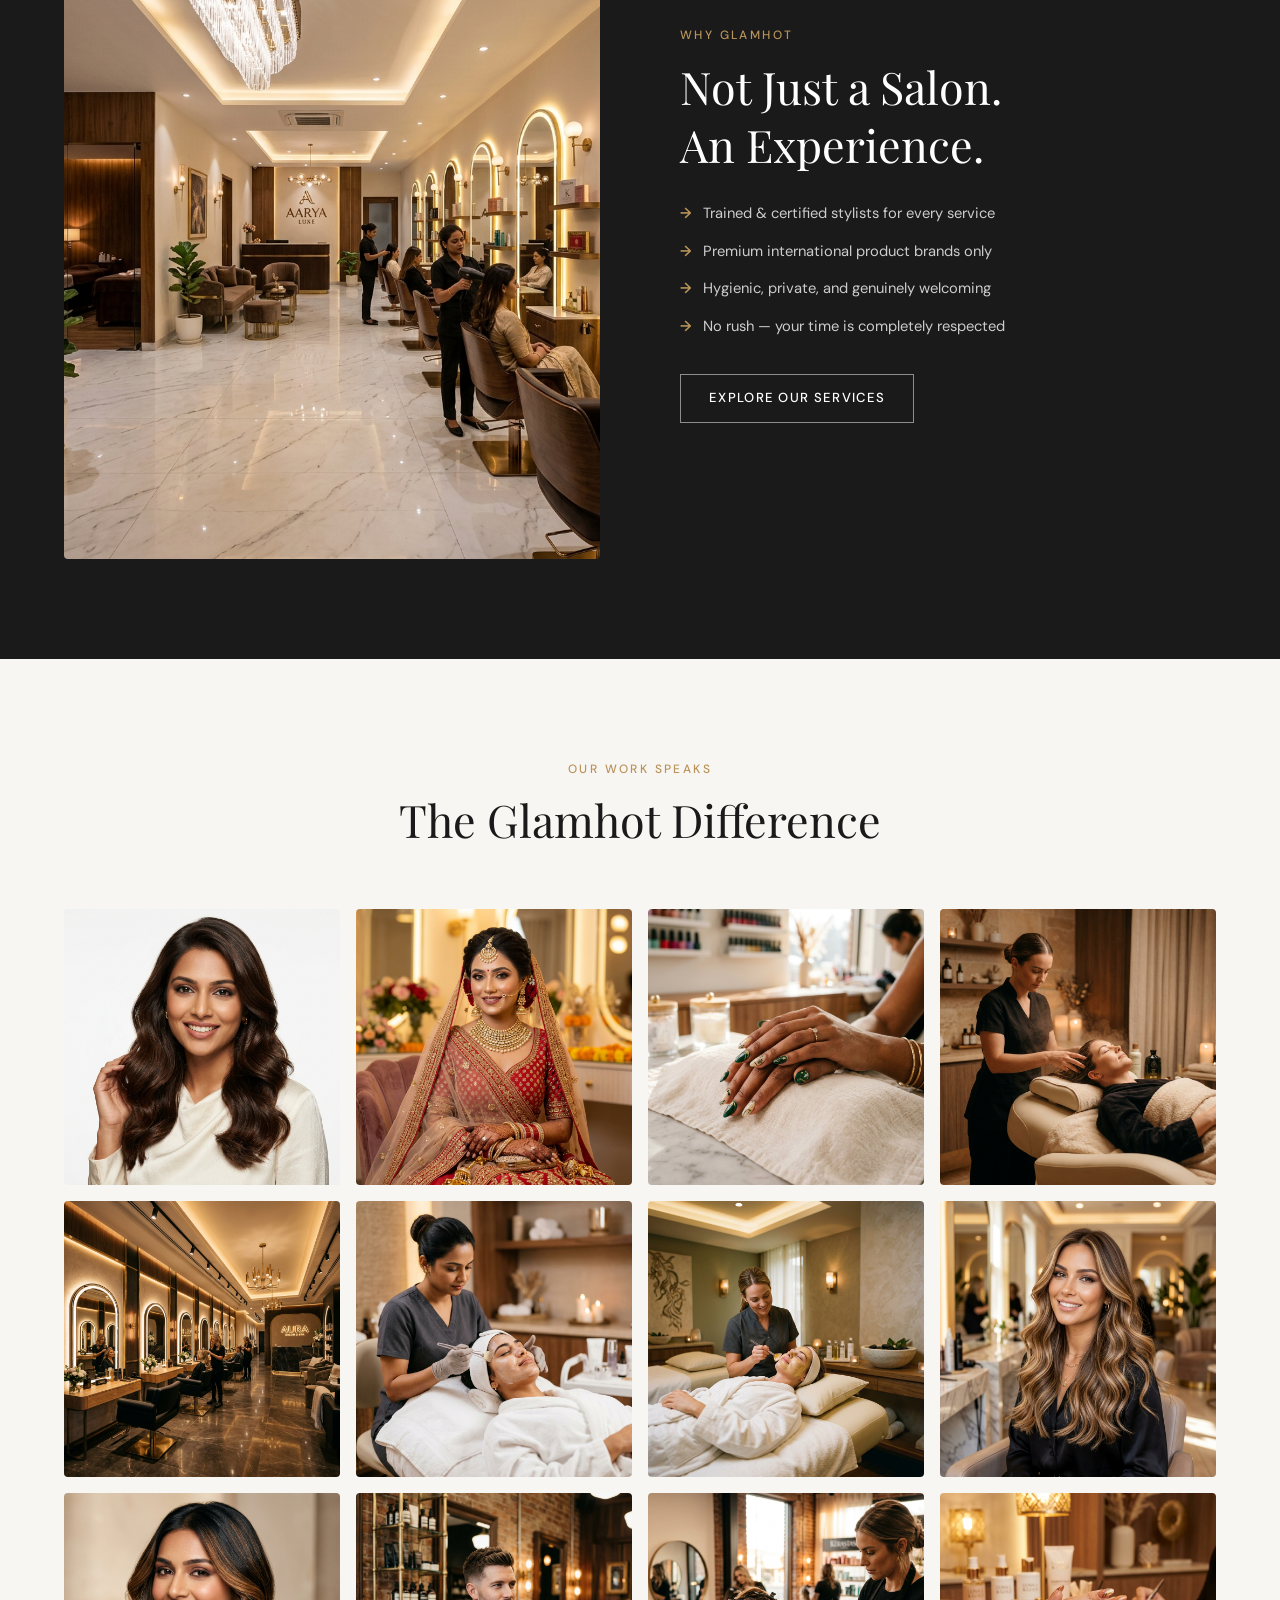
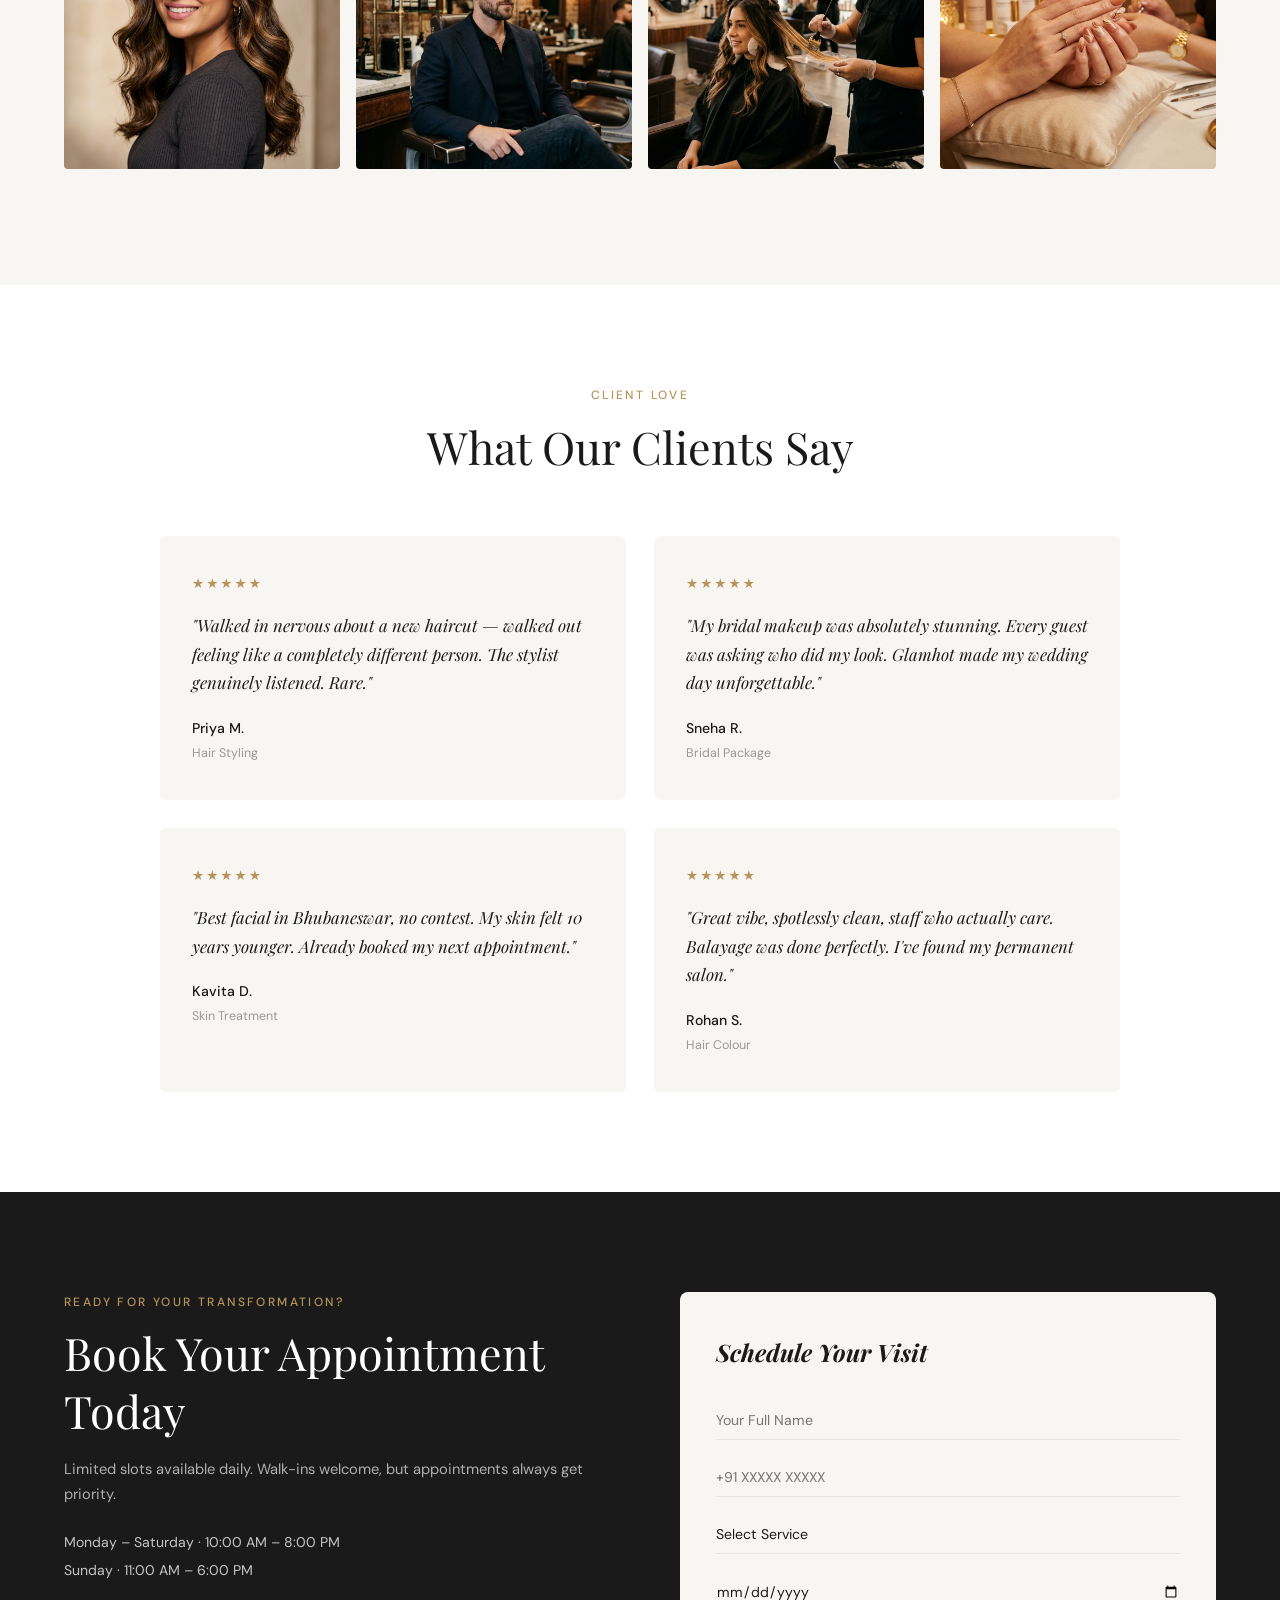
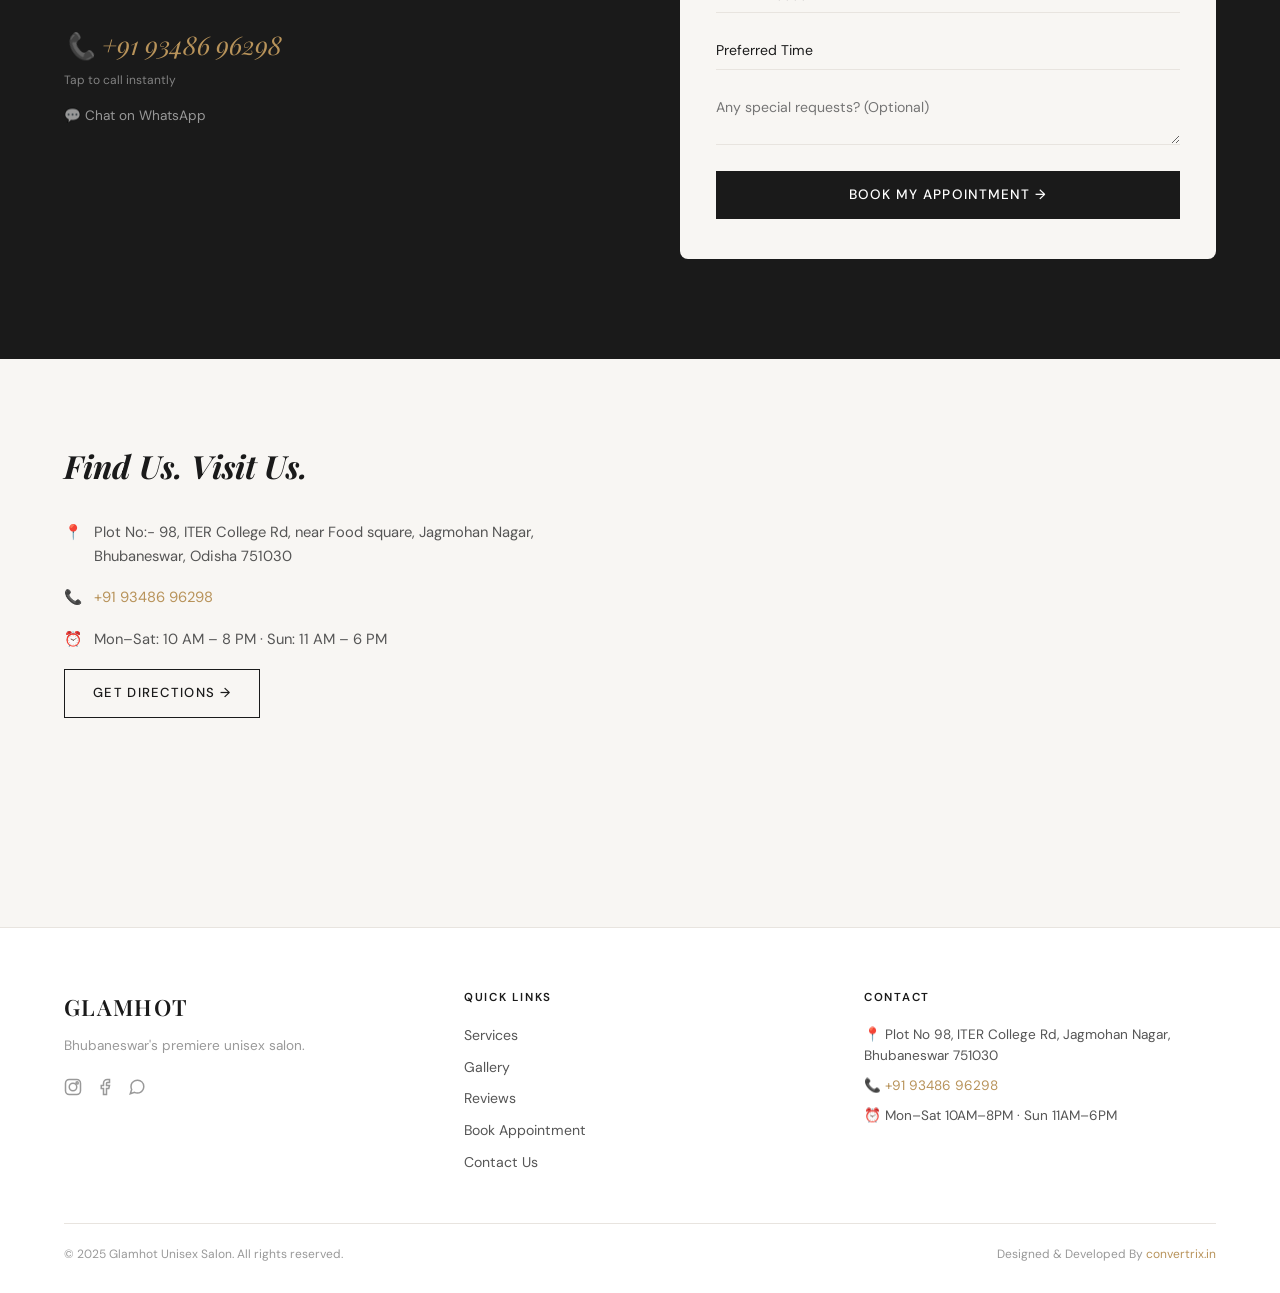
==== commit 2a643267: "Redesign services section with packages, add booking popup, WhatsApp chatbot & Google Ads tag" ====
--- a/index.html
+++ b/index.html
@@ -1,317 +1,484 @@
 <!DOCTYPE html>
 <html lang="en">
+
 <head>
   <meta charset="UTF-8">
+  <!-- Google tag (gtag.js) -->
+  <script async src="https://www.googletagmanager.com/gtag/js?id=AW-18125126067"></script>
+  <script>
+    window.dataLayer = window.dataLayer || [];
+    function gtag(){dataLayer.push(arguments);}
+    gtag('js', new Date());
+    gtag('config', 'AW-18125126067');
+  </script>
   <meta name="viewport" content="width=device-width, initial-scale=1.0">
   <title>Glamhot Unisex Salon Bhubaneswar | Book Hair & Beauty Appointment</title>
-  <meta name="description" content="Glamhot Unisex Salon in Bhubaneswar — premium hair styling, skin treatments, nail art & bridal packages. Book your appointment online or call directly.">
+  <meta name="description"
+    content="Glamhot Unisex Salon in Bhubaneswar — premium hair styling, skin treatments, nail art & bridal packages. Book your appointment online or call directly.">
   <meta property="og:title" content="Glamhot Unisex Salon | Bhubaneswar's Premier Salon">
   <meta property="og:description" content="Precision cuts, luxury facials, bridal packages & more. Book online today.">
   <link rel="preconnect" href="https://fonts.googleapis.com">
   <link rel="preconnect" href="https://fonts.gstatic.com" crossorigin>
-  <link href="https://fonts.googleapis.com/css2?family=Playfair+Display:ital,wght@0,400;0,500;0,600;0,700;1,400;1,500&family=DM+Sans:wght@300;400;500;600&family=DM+Mono:wght@400&display=swap" rel="stylesheet">
+  <link
+    href="https://fonts.googleapis.com/css2?family=Playfair+Display:ital,wght@0,400;0,500;0,600;0,700;1,400;1,500&family=DM+Sans:wght@300;400;500;600&family=DM+Mono:wght@400&display=swap"
+    rel="stylesheet">
   <script type="application/ld+json">
   {"@context":"https://schema.org","@type":"BeautySalon","name":"Glamhot Unisex Salon","address":{"@type":"PostalAddress","streetAddress":"Plot No:- 98, ITER College Rd, near Food square, Jagmohan Nagar","addressLocality":"Bhubaneswar","addressRegion":"Odisha","postalCode":"751030","addressCountry":"IN"},"telephone":"+919348696298","openingHours":["Mo-Sa 10:00-20:00","Su 11:00-18:00"],"aggregateRating":{"@type":"AggregateRating","ratingValue":"4.8","reviewCount":"200"}}
   </script>
   <link rel="stylesheet" href="style.css">
 </head>
+
 <body>
 
-<!-- NAV -->
-<nav id="nav">
-  <div class="nav-inner">
-    <a href="#" class="nav-logo">GLAMHOT</a>
-    <ul class="nav-links" id="navLinks">
-      <li><a href="#services">SERVICES</a></li>
-      <li><a href="#gallery">GALLERY</a></li>
-      <li><a href="#reviews">REVIEWS</a></li>
-      <li><a href="#contact">CONTACT</a></li>
-    </ul>
-    <div class="nav-actions">
-      <a href="tel:+919348696298" class="nav-call">📞</a>
-      <a href="#booking" class="nav-cta">BOOK APPOINTMENT</a>
-    </div>
-    <button class="hamburger" id="hamburger" aria-label="Menu"><span></span><span></span><span></span></button>
-  </div>
-  <div class="mobile-nav" id="mobileNav">
-    <a href="#services">SERVICES</a>
-    <a href="#gallery">GALLERY</a>
-    <a href="#reviews">REVIEWS</a>
-    <a href="#contact">CONTACT</a>
-    <a href="#booking" class="mobile-nav-cta">BOOK APPOINTMENT</a>
-    <a href="tel:+919348696298" class="mobile-nav-phone">📞 +91 93486 96298</a>
-  </div>
-</nav>
-
-<!-- HERO CAROUSEL -->
-<section id="hero">
-  <div class="hero-slides">
-    <div class="hero-slide active" style="background-image:url('images/hero-slide-1.png')">
-      <div class="hero-overlay"></div>
-      <div class="hero-content">
-        <h5 class="hero-subtitle">Welcome to Glamhot Salon</h5>
-        <h1 class="hero-heading">Classic Beauty with<br>a Modern Touch</h1>
-        <a href="#services" class="hero-btn">View Our Services</a>
-      </div>
-    </div>
-    <div class="hero-slide" style="background-image:url('images/hero-slide-2.png')">
-      <div class="hero-overlay"></div>
-      <div class="hero-content">
-        <h5 class="hero-subtitle">Bhubaneswar's Premier Unisex Salon</h5>
-        <h1 class="hero-heading">Where Every Look<br><span class="typewriter-wrap"><span class="typewriter-target"></span><span class="cursor">|</span></span></h1>
-        <a href="#booking" class="hero-btn">Book Appointment</a>
-      </div>
-    </div>
-    <div class="hero-slide" style="background-image:url('images/hero-slide-3.png')">
-      <div class="hero-overlay"></div>
-      <div class="hero-content">
-        <h5 class="hero-subtitle">Bridal & Special Occasion</h5>
-        <h1 class="hero-heading">Your Dream Look,<br>Our Expertise</h1>
-        <a href="#booking" class="hero-btn">Book Your Session</a>
-      </div>
-    </div>
-  </div>
-  <div class="hero-dots">
-    <button class="hero-dot active" data-slide="0"></button>
-    <button class="hero-dot" data-slide="1"></button>
-    <button class="hero-dot" data-slide="2"></button>
+  <!-- NAV -->
+  <nav id="nav">
+    <div class="nav-inner">
+      <a href="#" class="nav-logo">GLAMHOT</a>
+      <ul class="nav-links" id="navLinks">
+        <li><a href="#services">SERVICES</a></li>
+        <li><a href="#gallery">GALLERY</a></li>
+        <li><a href="#reviews">REVIEWS</a></li>
+        <li><a href="#contact">CONTACT</a></li>
+      </ul>
+      <div class="nav-actions">
+        <a href="tel:+919348696298" class="nav-call" aria-label="Call us"><svg width="20" height="20"
+            viewBox="0 0 24 24" fill="none" stroke="currentColor" stroke-width="2">
+            <path
+              d="M22 16.92v3a2 2 0 0 1-2.18 2 19.79 19.79 0 0 1-8.63-3.07 19.5 19.5 0 0 1-6-6 19.79 19.79 0 0 1-3.07-8.67A2 2 0 0 1 4.11 2h3a2 2 0 0 1 2 1.72 12.84 12.84 0 0 0 .7 2.81 2 2 0 0 1-.45 2.11L8.09 9.91a16 16 0 0 0 6 6l1.27-1.27a2 2 0 0 1 2.11-.45 12.84 12.84 0 0 0 2.81.7A2 2 0 0 1 22 16.92z" />
+          </svg></a>
+        <a href="javascript:void(0)" class="nav-cta" onclick="openBookingPopup()">BOOK APPOINTMENT</a>
+      </div>
+      <button class="hamburger" id="hamburger" aria-label="Menu"><span></span><span></span><span></span></button>
+    </div>
+    <div class="mobile-nav" id="mobileNav">
+      <a href="#services">SERVICES</a>
+      <a href="#gallery">GALLERY</a>
+      <a href="#reviews">REVIEWS</a>
+      <a href="#contact">CONTACT</a>
+      <a href="javascript:void(0)" class="mobile-nav-cta" onclick="openBookingPopup()">BOOK APPOINTMENT</a>
+      <a href="tel:+919348696298" class="mobile-nav-phone">☏ +91 93486 96298</a>
+    </div>
+  </nav>
+
+  <!-- HERO CAROUSEL -->
+  <section id="hero">
+    <div class="hero-slides">
+      <div class="hero-slide active" style="background-image:url('images/hero-slide-1.png')">
+        <div class="hero-overlay"></div>
+        <div class="hero-content">
+          <h5 class="hero-subtitle">Welcome to Glamhot Salon</h5>
+          <h1 class="hero-heading">Classic Beauty with<br>a Modern Touch</h1>
+          <a href="#services" class="hero-btn">View Our Services</a>
+        </div>
+      </div>
+      <div class="hero-slide" style="background-image:url('images/hero-slide-2.png')">
+        <div class="hero-overlay"></div>
+        <div class="hero-content">
+          <h5 class="hero-subtitle">Bhubaneswar's Premier Unisex Salon</h5>
+          <h1 class="hero-heading">Where Every Look<br><span class="typewriter-wrap"><span
+                class="typewriter-target"></span><span class="cursor">|</span></span></h1>
+          <a href="#booking" class="hero-btn">Book Appointment</a>
+        </div>
+      </div>
+      <div class="hero-slide" style="background-image:url('images/hero-slide-3.png')">
+        <div class="hero-overlay"></div>
+        <div class="hero-content">
+          <h5 class="hero-subtitle">Bridal & Special Occasion</h5>
+          <h1 class="hero-heading">Your Dream Look,<br>Our Expertise</h1>
+          <a href="#booking" class="hero-btn">Book Your Session</a>
+        </div>
+      </div>
+    </div>
+    <div class="hero-dots">
+      <button class="hero-dot active" data-slide="0"></button>
+      <button class="hero-dot" data-slide="1"></button>
+      <button class="hero-dot" data-slide="2"></button>
+    </div>
+  </section>
+
+  <!-- INTRO -->
+  <section id="intro">
+    <div class="container intro-grid">
+      <div class="intro-copy">
+        <h2 class="intro-heading">Indulge in the<br>Extraordinary</h2>
+        <p class="intro-text">Glamhot is Bhubaneswar's most trusted unisex salon — where precision styling meets a
+          genuinely welcoming experience. From signature haircuts to luxury bridal packages, every service is tailored
+          to make you look and feel your absolute best.</p>
+        <a href="#services" class="btn-outline">Discover More</a>
+      </div>
+      <div class="intro-image fade-up">
+        <img src="images/svc-hair.png" alt="Glamhot Salon - Premium Hair Styling" loading="lazy">
+      </div>
+    </div>
+  </section>
+
+  <!-- SERVICES -->
+<section id="services">
+  <div class="container">
+    <div class="svc-hero-header fade-up">
+      <p class="svc-eyebrow">&#10022; GLAMHOT UNISEX SALON &#10022;</p>
+      <h2 class="svc-main-title">Exclusive Service Packages</h2>
+      <p class="svc-tagline">Bhubaneswar's Most Trusted Salon</p>
+      <div class="svc-divider"><span></span><span class="svc-diamond">&#9670;</span><span></span></div>
+    </div>
+    <div class="svc-badge-row fade-up">
+      <div class="svc-badge"><span class="svc-badge-icon">&#127881;</span> First Visit &ndash; <strong>20% OFF</strong></div>
+      <div class="svc-badge"><span class="svc-badge-icon">&#128336;</span> Open 7 Days &middot; 9AM&ndash;9PM</div>
+    </div>
+    <div class="pkg-grid">
+      <div class="pkg-card fade-up" data-pkg="1">
+        <div class="pkg-number">01</div>
+        <div class="pkg-services">Hairwash + Creative Haircut + Hair Spa + Blow-Dry</div>
+        <div class="pkg-price"><span class="pkg-rupee">&#8377;</span>999<span class="pkg-slash">/-</span></div>
+        <button class="pkg-book-btn" onclick="openBookingPopup('Package 1: Hairwash + Creative Haircut + Hair Spa + Blow-Dry', '999')">Book Now</button>
+      </div>
+      <div class="pkg-card fade-up" data-pkg="2">
+        <div class="pkg-number">02</div>
+        <div class="pkg-services">D-Tan + Cleanup + Hair Spa + Head Massage + Hairwash + Deep Conditioning + Blow Dry</div>
+        <div class="pkg-price"><span class="pkg-rupee">&#8377;</span>1999<span class="pkg-slash">/-</span></div>
+        <button class="pkg-book-btn" onclick="openBookingPopup('Package 2: D-Tan + Cleanup + Hair Spa + Head Massage + Hairwash + Deep Conditioning + Blow Dry', '1999')">Book Now</button>
+      </div>
+      <div class="pkg-card fade-up" data-pkg="3">
+        <div class="pkg-number">03</div>
+        <div class="pkg-services">Hairwash + Deep Conditioning + Hair Trimming + Pedicure + Cleanup + D-Tan</div>
+        <div class="pkg-price"><span class="pkg-rupee">&#8377;</span>1499<span class="pkg-slash">/-</span></div>
+        <button class="pkg-book-btn" onclick="openBookingPopup('Package 3: Hairwash + Deep Conditioning + Hair Trimming + Pedicure + Cleanup + D-Tan', '1499')">Book Now</button>
+      </div>
+      <div class="pkg-card fade-up" data-pkg="4">
+        <div class="pkg-number">04</div>
+        <div class="pkg-services">Facial + Full Hand Waxing + Pedicure + Oil Massage + Hairwash + Deep Conditioning + Blow Dry</div>
+        <div class="pkg-price"><span class="pkg-rupee">&#8377;</span>1999<span class="pkg-slash">/-</span></div>
+        <button class="pkg-book-btn" onclick="openBookingPopup('Package 4: Facial + Full Hand Waxing + Pedicure + Oil Massage + Hairwash + Deep Conditioning + Blow Dry', '1999')">Book Now</button>
+      </div>
+      <div class="pkg-card pkg-card--featured fade-up" data-pkg="5">
+        <div class="pkg-featured-tag">&#9733; BEST VALUE</div>
+        <div class="pkg-number">05</div>
+        <div class="pkg-services">D-Tan + Prot. Facial + Full Hand Waxing + Half Leg Waxing + Hair Spa + Blow Dry</div>
+        <div class="pkg-price"><span class="pkg-rupee">&#8377;</span>2499<span class="pkg-slash">/-</span></div>
+        <button class="pkg-book-btn" onclick="openBookingPopup('Package 5: D-Tan + Prot. Facial + Full Hand Waxing + Half Leg Waxing + Hair Spa + Blow Dry', '2499')">Book Now</button>
+      </div>
+    </div>
+    <div class="svc-cta-row fade-up">
+      <a href="https://wa.me/919348696298?text=Hi!%20I'd%20like%20to%20book%20an%20appointment%20at%20Glamhot%20Salon." target="_blank" class="svc-wa-btn">&#128172; Book on WhatsApp</a>
+      <p class="svc-cta-note">Get Flat <strong>20% Off</strong> on your first visit!</p>
+    </div>
   </div>
 </section>
-
-<!-- INTRO -->
-<section id="intro">
-  <div class="container intro-grid">
-    <div class="intro-copy">
-      <h2 class="intro-heading">Indulge in the<br>Extraordinary</h2>
-      <p class="intro-text">Glamhot is Bhubaneswar's most trusted unisex salon — where precision styling meets a genuinely welcoming experience. From signature haircuts to luxury bridal packages, every service is tailored to make you look and feel your absolute best.</p>
-      <a href="#services" class="btn-outline">Discover More</a>
-    </div>
-    <div class="intro-image fade-up">
-      <img src="images/svc-hair.png" alt="Glamhot Salon - Premium Hair Styling" loading="lazy">
-    </div>
+<!-- WHY GLAMHOT -->
+  <section id="why">
+    <div class="container why-grid">
+      <div class="why-image fade-up">
+        <img src="images/hero-slide-1.png" alt="Glamhot Salon Interior" loading="lazy">
+      </div>
+      <div class="why-copy fade-up">
+        <p class="section-label section-label--dark">WHY GLAMHOT</p>
+        <h2 class="section-heading section-heading--light">Not Just a Salon.<br>An Experience.</h2>
+        <div class="why-features">
+          <div class="why-feat"><span>→</span> Trained & certified stylists for every service</div>
+          <div class="why-feat"><span>→</span> Premium international product brands only</div>
+          <div class="why-feat"><span>→</span> Hygienic, private, and genuinely welcoming</div>
+          <div class="why-feat"><span>→</span> No rush — your time is completely respected</div>
+        </div>
+        <a href="#services" class="btn-outline-light">Explore Our Services</a>
+      </div>
+    </div>
+  </section>
+
+  <!-- GALLERY -->
+  <section id="gallery">
+    <div class="container">
+      <div class="section-header">
+        <p class="section-label">OUR WORK SPEAKS</p>
+        <h2 class="section-heading">The Glamhot Difference</h2>
+      </div>
+      <div class="gallery-masonry">
+        <div class="gal-item gal-tall fade-up"><img src="images/svc-hair.png" alt="Hair Styling" loading="lazy">
+          <div class="gal-overlay"><span>Hair Styling</span></div>
+        </div>
+        <div class="gal-item fade-up"><img src="images/gallery-6.png" alt="Salon Interior" loading="lazy">
+          <div class="gal-overlay"><span>Our Space</span></div>
+        </div>
+        <div class="gal-item fade-up"><img src="images/svc-colour.png" alt="Hair Colour" loading="lazy">
+          <div class="gal-overlay"><span>Hair Colour</span></div>
+        </div>
+        <div class="gal-item gal-tall fade-up"><img src="images/svc-bridal.png" alt="Bridal Makeup" loading="lazy">
+          <div class="gal-overlay"><span>Bridal</span></div>
+        </div>
+        <div class="gal-item fade-up"><img src="images/svc-facial.png" alt="Facial Treatment" loading="lazy">
+          <div class="gal-overlay"><span>Cosmetology</span></div>
+        </div>
+        <div class="gal-item fade-up"><img src="images/gallery-3.png" alt="Men's Grooming" loading="lazy">
+          <div class="gal-overlay"><span>Men's Grooming</span></div>
+        </div>
+        <div class="gal-item fade-up"><img src="images/svc-nails.png" alt="Nail Art" loading="lazy">
+          <div class="gal-overlay"><span>Nail Art</span></div>
+        </div>
+        <div class="gal-item gal-tall fade-up"><img src="images/svc-spa.png" alt="Spa Treatment" loading="lazy">
+          <div class="gal-overlay"><span>Spa & Wellness</span></div>
+        </div>
+        <div class="gal-item fade-up"><img src="images/gallery-7.png" alt="Hair Transformation" loading="lazy">
+          <div class="gal-overlay"><span>Transformations</span></div>
+        </div>
+        <div class="gal-item fade-up"><img src="images/gallery-8.png" alt="Relaxation" loading="lazy">
+          <div class="gal-overlay"><span>Relaxation</span></div>
+        </div>
+        <div class="gal-item fade-up"><img src="images/gallery-1.png" alt="Styling Result" loading="lazy">
+          <div class="gal-overlay"><span>Results</span></div>
+        </div>
+        <div class="gal-item fade-up"><img src="images/gallery-4.png" alt="Nail Design" loading="lazy">
+          <div class="gal-overlay"><span>Creative Nails</span></div>
+        </div>
+      </div>
+    </div>
+  </section>
+
+  <!-- TESTIMONIALS -->
+  <section id="reviews">
+    <div class="container">
+      <div class="section-header">
+        <p class="section-label">CLIENT LOVE</p>
+        <h2 class="section-heading">What Our Clients Say</h2>
+      </div>
+      <div class="reviews-grid">
+        <div class="review-card fade-up">
+          <div class="review-stars">★★★★★</div>
+          <blockquote>"Walked in nervous about a new haircut — walked out feeling like a completely different person.
+            The stylist genuinely listened. Rare."</blockquote>
+          <div class="review-author">Priya M.</div>
+          <div class="review-service">Hair Styling</div>
+        </div>
+        <div class="review-card fade-up">
+          <div class="review-stars">★★★★★</div>
+          <blockquote>"My bridal makeup was absolutely stunning. Every guest was asking who did my look. Glamhot made my
+            wedding day unforgettable."</blockquote>
+          <div class="review-author">Sneha R.</div>
+          <div class="review-service">Bridal Package</div>
+        </div>
+        <div class="review-card fade-up">
+          <div class="review-stars">★★★★★</div>
+          <blockquote>"Best facial in Bhubaneswar, no contest. My skin felt 10 years younger. Already booked my next
+            appointment."</blockquote>
+          <div class="review-author">Kavita D.</div>
+          <div class="review-service">Skin Treatment</div>
+        </div>
+        <div class="review-card fade-up">
+          <div class="review-stars">★★★★★</div>
+          <blockquote>"Great vibe, spotlessly clean, staff who actually care. Balayage was done perfectly. I've found my
+            permanent salon."</blockquote>
+          <div class="review-author">Rohan S.</div>
+          <div class="review-service">Hair Colour</div>
+        </div>
+      </div>
+    </div>
+  </section>
+
+  <!-- BOOKING -->
+  <section id="booking">
+    <div class="container booking-grid">
+      <div class="booking-copy fade-up">
+        <p class="section-label section-label--dark">READY FOR YOUR TRANSFORMATION?</p>
+        <h2 class="section-heading section-heading--light">Book Your Appointment Today</h2>
+        <p class="booking-desc">Limited slots available daily. Walk-ins welcome, but appointments always get priority.
+        </p>
+        <div class="booking-hours">
+          <p>Monday – Saturday · 10:00 AM – 8:00 PM</p>
+          <p>Sunday · 11:00 AM – 6:00 PM</p>
+        </div>
+        <a href="tel:+919348696298" class="booking-phone">📞 +91 93486 96298</a>
+        <small class="booking-sub">Tap to call instantly</small>
+        <a href="https://wa.me/919348696298" target="_blank" class="booking-wa">💬 Chat on WhatsApp</a>
+      </div>
+      <div class="booking-form fade-up">
+        <div class="form-box">
+          <h3 class="form-title">Schedule Your Visit</h3>
+          <form id="bookingForm">
+            <input type="text" name="name" placeholder="Your Full Name" required>
+            <input type="tel" name="phone" placeholder="+91 XXXXX XXXXX" required>
+            <select name="service" required>
+              <option value="" disabled selected>Select Service</option>
+              <option>Hair Styling</option>
+              <option>Hair Colour</option>
+              <option>Skin & Facials</option>
+              <option>Nail Art</option>
+              <option>Spa & Relaxation</option>
+              <option>Bridal Package</option>
+              <option>Not Sure Yet</option>
+            </select>
+            <input type="date" name="date" required>
+            <select name="time" required>
+              <option value="" disabled selected>Preferred Time</option>
+              <option>Morning (10AM–1PM)</option>
+              <option>Afternoon (1PM–5PM)</option>
+              <option>Evening (5PM–8PM)</option>
+            </select>
+            <textarea name="message" rows="2" placeholder="Any special requests? (Optional)"></textarea>
+            <button type="submit" class="btn-submit">Book My Appointment →</button>
+          </form>
+          <div class="form-success" style="display:none">
+            <div class="success-icon">✓</div>
+            <h3>Your request is confirmed!</h3>
+            <p>We'll reach out on WhatsApp within 2 hours to confirm your slot.</p>
+            <a href="tel:+919348696298">📞 Call us: +91 93486 96298</a>
+          </div>
+        </div>
+      </div>
+    </div>
+  </section>
+
+  <!-- LOCATION -->
+  <section id="contact">
+    <div class="container location-grid">
+      <div class="location-info fade-up">
+        <h3 class="location-heading">Find Us. Visit Us.</h3>
+        <div class="loc-item"><span>📍</span><span>Plot No:- 98, ITER College Rd, near Food square, Jagmohan Nagar,
+            Bhubaneswar, Odisha 751030</span></div>
+        <div class="loc-item"><span>📞</span><a href="tel:+919348696298">+91 93486 96298</a></div>
+        <div class="loc-item"><span>⏰</span><span>Mon–Sat: 10 AM – 8 PM · Sun: 11 AM – 6 PM</span></div>
+        <a href="https://maps.app.goo.gl/TcbShWE9yg1JU6uG7" target="_blank" class="btn-outline">Get Directions →</a>
+      </div>
+      <div class="location-map fade-up">
+        <iframe src="https://maps.google.com/maps?q=Glamhot+Unisex+Salon+Bhubaneswar&output=embed" width="100%"
+          height="400" style="border:0;border-radius:8px" allowfullscreen loading="lazy"></iframe>
+      </div>
+    </div>
+  </section>
+
+  <!-- FOOTER -->
+  <footer>
+    <div class="container">
+      <div class="footer-grid">
+        <div class="footer-brand">
+          <span class="footer-logo">GLAMHOT</span>
+          <p class="footer-tagline">Bhubaneswar's premiere unisex salon.</p>
+          <div class="footer-social">
+            <a href="#" aria-label="Instagram"><svg width="18" height="18" viewBox="0 0 24 24" fill="none"
+                stroke="currentColor" stroke-width="2">
+                <rect x="2" y="2" width="20" height="20" rx="5" />
+                <circle cx="12" cy="12" r="5" />
+                <circle cx="17.5" cy="6.5" r="1.5" />
+              </svg></a>
+            <a href="#" aria-label="Facebook"><svg width="18" height="18" viewBox="0 0 24 24" fill="none"
+                stroke="currentColor" stroke-width="2">
+                <path d="M18 2h-3a5 5 0 0 0-5 5v3H7v4h3v8h4v-8h3l1-4h-4V7a1 1 0 0 1 1-1h3z" />
+              </svg></a>
+            <a href="https://wa.me/919348696298" aria-label="WhatsApp" target="_blank"><svg width="18" height="18"
+                viewBox="0 0 24 24" fill="none" stroke="currentColor" stroke-width="2">
+                <path
+                  d="M21 11.5a8.38 8.38 0 0 1-.9 3.8 8.5 8.5 0 0 1-7.6 4.7 8.38 8.38 0 0 1-3.8-.9L3 21l1.9-5.7a8.38 8.38 0 0 1-.9-3.8 8.5 8.5 0 0 1 4.7-7.6 8.38 8.38 0 0 1 3.8-.9h.5a8.48 8.48 0 0 1 8 8v.5z" />
+              </svg></a>
+          </div>
+        </div>
+        <div class="footer-links">
+          <h4>Quick Links</h4>
+          <a href="#services">Services</a><a href="#gallery">Gallery</a><a href="#reviews">Reviews</a><a
+            href="#booking">Book Appointment</a><a href="#contact">Contact Us</a>
+        </div>
+        <div class="footer-contact">
+          <h4>Contact</h4>
+          <p>📍 Plot No 98, ITER College Rd, Jagmohan Nagar, Bhubaneswar 751030</p>
+          <p>📞 <a href="tel:+919348696298">+91 93486 96298</a></p>
+          <p>⏰ Mon–Sat 10AM–8PM · Sun 11AM–6PM</p>
+        </div>
+      </div>
+      <div class="footer-bottom">
+        <span>© 2025 Glamhot Unisex Salon. All rights reserved.</span>
+        <span>Designed & Developed By <a href="https://convertrix.in" target="_blank"
+            rel="noopener">convertrix.in</a></span>
+      </div>
+    </div>
+  </footer>
+
+  <!-- STICKY CTA (Ads) -->
+  <div class="sticky-cta" id="stickyCta" style="display:none">
+    <a href="tel:+919348696298">📞 Call Now</a>
+    <a href="#booking">📅 Book Appointment</a>
   </div>
-</section>
-
-<!-- SERVICES -->
-<section id="services">
-  <div class="container">
-    <div class="section-header">
-      <p class="section-label">INDULGE YOURSELF</p>
-      <h2 class="section-heading">Your Palace of Beauty</h2>
-    </div>
-    <div class="services-grid">
-      <div class="svc-card fade-up">
-        <div class="svc-img"><img src="images/svc-hair.png" alt="Hair Styling" loading="lazy"></div>
-        <h3>Hair</h3>
-        <p>Expert stylists who tailor-make every cut, blowout and transformation to complement your unique features.</p>
-        <span class="svc-price">From ₹299</span>
-      </div>
-      <div class="svc-card fade-up">
-        <div class="svc-img"><img src="images/svc-colour.png" alt="Hair Colour" loading="lazy"></div>
-        <h3>Hair Colour</h3>
-        <p>Balayage, highlights and global colour — premium international products for a flawless, lasting finish.</p>
-        <span class="svc-price">From ₹799</span>
-      </div>
-      <div class="svc-card fade-up">
-        <div class="svc-img"><img src="images/svc-facial.png" alt="Skin & Facials" loading="lazy"></div>
-        <h3>Cosmetology</h3>
-        <p>Your path to radiant skin starts here with advanced cosmetology services customised just for you.</p>
-        <span class="svc-price">From ₹499</span>
-      </div>
-      <div class="svc-card fade-up">
-        <div class="svc-img"><img src="images/svc-nails.png" alt="Nail Art" loading="lazy"></div>
-        <h3>Nails</h3>
-        <p>Nail goals? Our expert team of technicians is all about precision and creating masterpieces with every stroke.</p>
-        <span class="svc-price">From ₹199</span>
-      </div>
-      <div class="svc-card fade-up">
-        <div class="svc-img"><img src="images/svc-spa.png" alt="Spa & Relaxation" loading="lazy"></div>
-        <h3>Spa & Wellness</h3>
-        <p>Head massage, body spa and de-stress rituals designed to restore your calm and recharge your energy.</p>
-        <span class="svc-price">From ₹399</span>
-      </div>
-      <div class="svc-card fade-up">
-        <div class="svc-img"><img src="images/svc-bridal.png" alt="Bridal Package" loading="lazy"></div>
-        <h3>Bridal</h3>
-        <p>Complete bridal and pre-bridal packages that make your special day unforgettable. Every detail perfected.</p>
-        <span class="svc-price">On Request</span>
-      </div>
-    </div>
-    <div class="services-cta"><a href="#booking" class="btn-solid">Book an Appointment</a></div>
+<!-- BOOKING POPUP MODAL -->
+<div class="booking-modal-overlay" id="bookingModal">
+  <div class="booking-modal">
+    <button class="booking-modal-close" onclick="closeBookingPopup()">&times;</button>
+    <div class="booking-modal-header">
+      <h3>Book Your Appointment</h3>
+      <p class="booking-modal-subtitle">Fill in your details &amp; we'll confirm on WhatsApp</p>
+      <div class="booking-modal-selected-pkg" id="selectedPkgDisplay" style="display:none"></div>
+    </div>
+    <form id="popupBookingForm" class="booking-modal-form">
+      <div class="bm-field">
+        <label for="bm-name">Full Name</label>
+        <input type="text" id="bm-name" name="name" placeholder="Enter your name" required>
+      </div>
+      <div class="bm-field">
+        <label for="bm-phone">Phone Number</label>
+        <input type="tel" id="bm-phone" name="phone" placeholder="+91 XXXXX XXXXX" required>
+      </div>
+      <div class="bm-field">
+        <label for="bm-service">Service / Package</label>
+        <select id="bm-service" name="service" required>
+          <option value="" disabled selected>Choose a package</option>
+          <option>Package 1: Hairwash + Haircut + Hair Spa + Blow-Dry (&#8377;999)</option>
+          <option>Package 2: D-Tan + Cleanup + Hair Spa + Head Massage (&#8377;1999)</option>
+          <option>Package 3: Hairwash + Deep Conditioning + Hair Trimming (&#8377;1499)</option>
+          <option>Package 4: Facial + Waxing + Pedicure + Oil Massage (&#8377;1999)</option>
+          <option>Package 5: D-Tan + Facial + Waxing + Hair Spa (&#8377;2499)</option>
+          <option>Hair Styling</option>
+          <option>Hair Colour</option>
+          <option>Skin &amp; Facials</option>
+          <option>Bridal Package</option>
+          <option>Other / Not Sure</option>
+        </select>
+      </div>
+      <div class="bm-row">
+        <div class="bm-field">
+          <label for="bm-date">Preferred Date</label>
+          <input type="date" id="bm-date" name="date" required>
+        </div>
+        <div class="bm-field">
+          <label for="bm-time">Preferred Time</label>
+          <select id="bm-time" name="time" required>
+            <option value="" disabled selected>Select time</option>
+            <option>Morning (9AM&ndash;12PM)</option>
+            <option>Afternoon (12PM&ndash;4PM)</option>
+            <option>Evening (4PM&ndash;9PM)</option>
+          </select>
+        </div>
+      </div>
+      <button type="submit" class="bm-submit">Confirm &amp; Book on WhatsApp &#10132;</button>
+      <p class="bm-note">&#128274; Your details are safe. We only contact you to confirm.</p>
+    </form>
   </div>
-</section>
-
-<!-- WHY GLAMHOT -->
-<section id="why">
-  <div class="container why-grid">
-    <div class="why-image fade-up">
-      <img src="images/hero-slide-1.png" alt="Glamhot Salon Interior" loading="lazy">
-    </div>
-    <div class="why-copy fade-up">
-      <p class="section-label section-label--dark">WHY GLAMHOT</p>
-      <h2 class="section-heading section-heading--light">Not Just a Salon.<br>An Experience.</h2>
-      <div class="why-features">
-        <div class="why-feat"><span>→</span> Trained & certified stylists for every service</div>
-        <div class="why-feat"><span>→</span> Premium international product brands only</div>
-        <div class="why-feat"><span>→</span> Hygienic, private, and genuinely welcoming</div>
-        <div class="why-feat"><span>→</span> No rush — your time is completely respected</div>
-      </div>
-      <a href="#services" class="btn-outline-light">Explore Our Services</a>
+</div>
+
+<!-- WHATSAPP CHATBOT WIDGET -->
+<div class="wa-chatbot" id="waChatbot">
+  <div class="wa-chatbot-window" id="waChatWindow">
+    <div class="wa-chat-header">
+      <div class="wa-chat-avatar">G</div>
+      <div class="wa-chat-info">
+        <strong>Glamhot Salon</strong>
+        <span>Typically replies instantly</span>
+      </div>
+      <button class="wa-chat-close" onclick="toggleChatbot()">&times;</button>
+    </div>
+    <div class="wa-chat-body" id="waChatBody">
+      <div class="wa-msg wa-msg-bot">
+        <p>Hi there! &#128075; Welcome to <strong>Glamhot Unisex Salon</strong>.</p>
+        <p>How can I help you today?</p>
+      </div>
+    </div>
+    <div class="wa-chat-quick" id="waQuickBtns">
+      <button onclick="chatbotReply('services')">&#128135; Our Services</button>
+      <button onclick="chatbotReply('timing')">&#128336; Timing &amp; Location</button>
+      <button onclick="chatbotReply('offers')">&#127873; Offers</button>
+      <button onclick="chatbotReply('contact')">&#128222; Contact Us</button>
+      <button onclick="chatbotReply('book')">&#128197; Book Appointment</button>
     </div>
   </div>
-</section>
-
-<!-- GALLERY -->
-<section id="gallery">
-  <div class="container">
-    <div class="section-header">
-      <p class="section-label">OUR WORK SPEAKS</p>
-      <h2 class="section-heading">The Glamhot Difference</h2>
-    </div>
-    <div class="gallery-masonry">
-      <div class="gal-item gal-tall fade-up"><img src="images/svc-hair.png" alt="Hair Styling" loading="lazy"><div class="gal-overlay"><span>Hair Styling</span></div></div>
-      <div class="gal-item fade-up"><img src="images/gallery-6.png" alt="Salon Interior" loading="lazy"><div class="gal-overlay"><span>Our Space</span></div></div>
-      <div class="gal-item fade-up"><img src="images/svc-colour.png" alt="Hair Colour" loading="lazy"><div class="gal-overlay"><span>Hair Colour</span></div></div>
-      <div class="gal-item gal-tall fade-up"><img src="images/svc-bridal.png" alt="Bridal Makeup" loading="lazy"><div class="gal-overlay"><span>Bridal</span></div></div>
-      <div class="gal-item fade-up"><img src="images/svc-facial.png" alt="Facial Treatment" loading="lazy"><div class="gal-overlay"><span>Cosmetology</span></div></div>
-      <div class="gal-item fade-up"><img src="images/gallery-3.png" alt="Men's Grooming" loading="lazy"><div class="gal-overlay"><span>Men's Grooming</span></div></div>
-      <div class="gal-item fade-up"><img src="images/svc-nails.png" alt="Nail Art" loading="lazy"><div class="gal-overlay"><span>Nail Art</span></div></div>
-      <div class="gal-item gal-tall fade-up"><img src="images/svc-spa.png" alt="Spa Treatment" loading="lazy"><div class="gal-overlay"><span>Spa & Wellness</span></div></div>
-      <div class="gal-item fade-up"><img src="images/gallery-7.png" alt="Hair Transformation" loading="lazy"><div class="gal-overlay"><span>Transformations</span></div></div>
-      <div class="gal-item fade-up"><img src="images/gallery-8.png" alt="Relaxation" loading="lazy"><div class="gal-overlay"><span>Relaxation</span></div></div>
-      <div class="gal-item fade-up"><img src="images/gallery-1.png" alt="Styling Result" loading="lazy"><div class="gal-overlay"><span>Results</span></div></div>
-      <div class="gal-item fade-up"><img src="images/gallery-4.png" alt="Nail Design" loading="lazy"><div class="gal-overlay"><span>Creative Nails</span></div></div>
-    </div>
-  </div>
-</section>
-
-<!-- TESTIMONIALS -->
-<section id="reviews">
-  <div class="container">
-    <div class="section-header">
-      <p class="section-label">CLIENT LOVE</p>
-      <h2 class="section-heading">What Our Clients Say</h2>
-    </div>
-    <div class="reviews-grid">
-      <div class="review-card fade-up">
-        <div class="review-stars">★★★★★</div>
-        <blockquote>"Walked in nervous about a new haircut — walked out feeling like a completely different person. The stylist genuinely listened. Rare."</blockquote>
-        <div class="review-author">Priya M.</div>
-        <div class="review-service">Hair Styling</div>
-      </div>
-      <div class="review-card fade-up">
-        <div class="review-stars">★★★★★</div>
-        <blockquote>"My bridal makeup was absolutely stunning. Every guest was asking who did my look. Glamhot made my wedding day unforgettable."</blockquote>
-        <div class="review-author">Sneha R.</div>
-        <div class="review-service">Bridal Package</div>
-      </div>
-      <div class="review-card fade-up">
-        <div class="review-stars">★★★★★</div>
-        <blockquote>"Best facial in Bhubaneswar, no contest. My skin felt 10 years younger. Already booked my next appointment."</blockquote>
-        <div class="review-author">Kavita D.</div>
-        <div class="review-service">Skin Treatment</div>
-      </div>
-      <div class="review-card fade-up">
-        <div class="review-stars">★★★★★</div>
-        <blockquote>"Great vibe, spotlessly clean, staff who actually care. Balayage was done perfectly. I've found my permanent salon."</blockquote>
-        <div class="review-author">Rohan S.</div>
-        <div class="review-service">Hair Colour</div>
-      </div>
-    </div>
-  </div>
-</section>
-
-<!-- BOOKING -->
-<section id="booking">
-  <div class="container booking-grid">
-    <div class="booking-copy fade-up">
-      <p class="section-label section-label--dark">READY FOR YOUR TRANSFORMATION?</p>
-      <h2 class="section-heading section-heading--light">Book Your Appointment Today</h2>
-      <p class="booking-desc">Limited slots available daily. Walk-ins welcome, but appointments always get priority.</p>
-      <div class="booking-hours">
-        <p>Monday – Saturday · 10:00 AM – 8:00 PM</p>
-        <p>Sunday · 11:00 AM – 6:00 PM</p>
-      </div>
-      <a href="tel:+919348696298" class="booking-phone">📞 +91 93486 96298</a>
-      <small class="booking-sub">Tap to call instantly</small>
-      <a href="https://wa.me/919348696298" target="_blank" class="booking-wa">💬 Chat on WhatsApp</a>
-    </div>
-    <div class="booking-form fade-up">
-      <div class="form-box">
-        <h3 class="form-title">Schedule Your Visit</h3>
-        <form id="bookingForm">
-          <input type="text" name="name" placeholder="Your Full Name" required>
-          <input type="tel" name="phone" placeholder="+91 XXXXX XXXXX" required>
-          <select name="service" required><option value="" disabled selected>Select Service</option><option>Hair Styling</option><option>Hair Colour</option><option>Skin & Facials</option><option>Nail Art</option><option>Spa & Relaxation</option><option>Bridal Package</option><option>Not Sure Yet</option></select>
-          <input type="date" name="date" required>
-          <select name="time" required><option value="" disabled selected>Preferred Time</option><option>Morning (10AM–1PM)</option><option>Afternoon (1PM–5PM)</option><option>Evening (5PM–8PM)</option></select>
-          <textarea name="message" rows="2" placeholder="Any special requests? (Optional)"></textarea>
-          <button type="submit" class="btn-submit">Book My Appointment →</button>
-        </form>
-        <div class="form-success" style="display:none">
-          <div class="success-icon">✓</div>
-          <h3>Your request is confirmed!</h3>
-          <p>We'll reach out on WhatsApp within 2 hours to confirm your slot.</p>
-          <a href="tel:+919348696298">📞 Call us: +91 93486 96298</a>
-        </div>
-      </div>
-    </div>
-  </div>
-</section>
-
-<!-- LOCATION -->
-<section id="contact">
-  <div class="container location-grid">
-    <div class="location-info fade-up">
-      <h3 class="location-heading">Find Us. Visit Us.</h3>
-      <div class="loc-item"><span>📍</span><span>Plot No:- 98, ITER College Rd, near Food square, Jagmohan Nagar, Bhubaneswar, Odisha 751030</span></div>
-      <div class="loc-item"><span>📞</span><a href="tel:+919348696298">+91 93486 96298</a></div>
-      <div class="loc-item"><span>⏰</span><span>Mon–Sat: 10 AM – 8 PM · Sun: 11 AM – 6 PM</span></div>
-      <a href="https://maps.app.goo.gl/TcbShWE9yg1JU6uG7" target="_blank" class="btn-outline">Get Directions →</a>
-    </div>
-    <div class="location-map fade-up">
-      <iframe src="https://maps.google.com/maps?q=Glamhot+Unisex+Salon+Bhubaneswar&output=embed" width="100%" height="400" style="border:0;border-radius:8px" allowfullscreen loading="lazy"></iframe>
-    </div>
-  </div>
-</section>
-
-<!-- FOOTER -->
-<footer>
-  <div class="container">
-    <div class="footer-grid">
-      <div class="footer-brand">
-        <span class="footer-logo">GLAMHOT</span>
-        <p class="footer-tagline">Bhubaneswar's premiere unisex salon.</p>
-        <div class="footer-social">
-          <a href="#" aria-label="Instagram"><svg width="18" height="18" viewBox="0 0 24 24" fill="none" stroke="currentColor" stroke-width="2"><rect x="2" y="2" width="20" height="20" rx="5"/><circle cx="12" cy="12" r="5"/><circle cx="17.5" cy="6.5" r="1.5"/></svg></a>
-          <a href="#" aria-label="Facebook"><svg width="18" height="18" viewBox="0 0 24 24" fill="none" stroke="currentColor" stroke-width="2"><path d="M18 2h-3a5 5 0 0 0-5 5v3H7v4h3v8h4v-8h3l1-4h-4V7a1 1 0 0 1 1-1h3z"/></svg></a>
-          <a href="https://wa.me/919348696298" aria-label="WhatsApp" target="_blank"><svg width="18" height="18" viewBox="0 0 24 24" fill="none" stroke="currentColor" stroke-width="2"><path d="M21 11.5a8.38 8.38 0 0 1-.9 3.8 8.5 8.5 0 0 1-7.6 4.7 8.38 8.38 0 0 1-3.8-.9L3 21l1.9-5.7a8.38 8.38 0 0 1-.9-3.8 8.5 8.5 0 0 1 4.7-7.6 8.38 8.38 0 0 1 3.8-.9h.5a8.48 8.48 0 0 1 8 8v.5z"/></svg></a>
-        </div>
-      </div>
-      <div class="footer-links">
-        <h4>Quick Links</h4>
-        <a href="#services">Services</a><a href="#gallery">Gallery</a><a href="#reviews">Reviews</a><a href="#booking">Book Appointment</a><a href="#contact">Contact Us</a>
-      </div>
-      <div class="footer-contact">
-        <h4>Contact</h4>
-        <p>📍 Plot No 98, ITER College Rd, Jagmohan Nagar, Bhubaneswar 751030</p>
-        <p>📞 <a href="tel:+919348696298">+91 93486 96298</a></p>
-        <p>⏰ Mon–Sat 10AM–8PM · Sun 11AM–6PM</p>
-      </div>
-    </div>
-    <div class="footer-bottom">
-      <span>© 2025 Glamhot Unisex Salon. All rights reserved.</span>
-      <span>Designed & Developed By <a href="https://convertrix.in" target="_blank" rel="noopener">convertrix.in</a></span>
-    </div>
-  </div>
-</footer>
-
-<!-- STICKY CTA (Ads) -->
-<div class="sticky-cta" id="stickyCta" style="display:none">
-  <a href="tel:+919348696298">📞 Call Now</a>
-  <a href="#booking">📅 Book Appointment</a>
+  <button class="wa-chatbot-fab" id="waChatFab" onclick="toggleChatbot()">
+    <svg class="wa-fab-icon" viewBox="0 0 24 24" width="28" height="28"><path fill="#fff" d="M17.472 14.382c-.297-.149-1.758-.867-2.03-.967-.273-.099-.471-.148-.67.15-.197.297-.767.966-.94 1.164-.173.199-.347.223-.644.075-.297-.15-1.255-.463-2.39-1.475-.883-.788-1.48-1.761-1.653-2.059-.173-.297-.018-.458.13-.606.134-.133.298-.347.446-.52.149-.174.198-.298.298-.497.099-.198.05-.371-.025-.52-.075-.149-.669-1.612-.916-2.207-.242-.579-.487-.5-.669-.51-.173-.008-.371-.01-.57-.01-.198 0-.52.074-.792.372-.272.297-1.04 1.016-1.04 2.479 0 1.462 1.065 2.875 1.213 3.074.149.198 2.096 3.2 5.077 4.487.709.306 1.262.489 1.694.625.712.227 1.36.195 1.871.118.571-.085 1.758-.719 2.006-1.413.248-.694.248-1.289.173-1.413-.074-.124-.272-.198-.57-.347z"/><path fill="#fff" d="M12 0C5.373 0 0 5.373 0 12c0 2.625.846 5.059 2.284 7.034L.789 23.492a.5.5 0 00.613.613l4.458-1.495A11.952 11.952 0 0012 24c6.627 0 12-5.373 12-12S18.627 0 12 0zm0 22c-2.143 0-4.144-.665-5.79-1.805l-.405-.27-2.645.887.887-2.645-.27-.405A9.952 9.952 0 012 12C2 6.486 6.486 2 12 2s10 4.486 10 10-4.486 10-10 10z"/></svg>
+    <span class="wa-fab-badge" id="waFabBadge">1</span>
+  </button>
 </div>
 
 <script src="script.js"></script>
 </body>
-</html>
+</html>
--- a/style.css
+++ b/style.css
@@ -43,7 +43,8 @@
 }
 .nav-links a:hover { color: var(--text-primary); }
 .nav-actions { display: flex; align-items: center; gap: 16px; }
-.nav-call { display: none; font-size: 1.1rem; }
+.nav-call { display: none; font-size: 1.1rem; color: var(--accent); padding: 8px; min-width: 40px; min-height: 40px; display: none; align-items: center; justify-content: center; }
+.nav-call svg { stroke: var(--accent); }
 .nav-cta {
   font-size: .78rem; font-weight: 500; letter-spacing: .1em;
   color: var(--text-primary); border: 1.5px solid var(--text-primary);
@@ -305,29 +306,355 @@
 .fade-up.visible { opacity: 1; transform: translateY(0); }
 
 /* ═══ RESPONSIVE ═══ */
+
+/* Tablet */
+@media (max-width: 1024px) {
+  .container { width: 92vw; }
+  #intro { padding: 72px 0; }
+  #services, #gallery, #reviews { padding: 72px 0; }
+  #why, #booking { padding: 72px 0; }
+  .intro-grid { gap: 48px; }
+  .why-grid { gap: 48px; }
+  .booking-grid { gap: 48px; }
+  .section-header { margin-bottom: 44px; }
+}
+
+/* Tablet-portrait & small laptops */
 @media (max-width: 900px) {
   .nav-links { display: none; }
   .hamburger { display: flex; }
   .mobile-nav { display: flex; }
-  .nav-call { display: block; }
+  .nav-call { display: flex; font-size: 1.2rem; padding: 8px; }
   .nav-cta { display: none; }
-  .intro-grid { grid-template-columns: 1fr; gap: 40px; }
+  #nav { height: 60px; }
+  .nav-inner { height: 60px; }
+  .mobile-nav { top: 60px; }
+  #hero { margin-top: 60px; height: 65vh; min-height: 400px; }
+  .hero-content { max-width: 600px; }
+  .intro-grid { grid-template-columns: 1fr; gap: 32px; }
+  .intro-copy { text-align: center; }
+  .intro-text { max-width: 100%; margin: 0 auto 28px; }
   .intro-image { order: -1; }
-  .services-grid { grid-template-columns: repeat(2, 1fr); gap: 20px; }
-  .why-grid { grid-template-columns: 1fr; gap: 40px; }
-  .booking-grid { grid-template-columns: 1fr; gap: 40px; }
-  .location-grid { grid-template-columns: 1fr; gap: 28px; }
+  .intro-image img { aspect-ratio: 16/10; max-height: 380px; width: 100%; }
+  .services-grid { grid-template-columns: repeat(2, 1fr); gap: 16px; }
+  .svc-card h3 { font-size: 1.15rem; margin: 16px 16px 6px; }
+  .svc-card p { font-size: .82rem; padding: 0 16px; margin-bottom: 8px; }
+  .svc-price { padding: 0 16px 16px; font-size: .78rem; }
+  .why-grid { grid-template-columns: 1fr; gap: 32px; }
+  .why-image img { aspect-ratio: 16/9; max-height: 360px; }
+  .gallery-masonry { columns: 3; column-gap: 10px; }
+  .gal-item { margin-bottom: 10px; }
+  .reviews-grid { grid-template-columns: 1fr; gap: 16px; }
+  .review-card { padding: 28px 24px; }
+  .booking-grid { grid-template-columns: 1fr; gap: 32px; }
+  .booking-copy { text-align: center; }
+  .location-grid { grid-template-columns: 1fr; gap: 24px; }
   .location-grid .location-map { order: -1; }
-  .footer-grid { grid-template-columns: 1fr; gap: 28px; }
-  .gallery-masonry { columns: 3; }
-  .reviews-grid { grid-template-columns: 1fr; }
-  #hero { height: 70vh; }
-}
+  .location-map iframe { height: 300px; }
+  .footer-grid { grid-template-columns: 1fr 1fr; gap: 28px; }
+  #contact { padding: 60px 0; }
+}
+
+/* Mobile */
 @media (max-width: 640px) {
-  .services-grid { grid-template-columns: 1fr; }
-  .gallery-masonry { columns: 2; }
-  .footer-bottom { flex-direction: column; text-align: center; }
-  .hero-heading { font-size: clamp(1.8rem, 6vw, 2.6rem); }
-  .form-box { padding: 28px 20px; }
-  #hero { height: 60vh; }
-}
+  .container { width: 94vw; }
+  #nav { height: 56px; }
+  .nav-inner { height: 56px; padding: 0 4px; }
+  .nav-logo { font-size: 1.25rem; }
+  .mobile-nav { top: 56px; padding: 24px 0; gap: 16px; }
+  #hero { margin-top: 56px; height: 55vh; min-height: 340px; }
+  .hero-subtitle { font-size: .7rem; letter-spacing: .15em; margin-bottom: 14px; }
+  .hero-heading { font-size: clamp(1.6rem, 6vw, 2.4rem); margin-bottom: 24px; line-height: 1.25; }
+  .hero-btn { font-size: .75rem; padding: 12px 28px; }
+  .hero-dots { bottom: 16px; }
+  .hero-dot { width: 8px; height: 8px; }
+  #intro { padding: 56px 0; }
+  .intro-heading { font-size: clamp(1.6rem, 5vw, 2.2rem); }
+  .intro-text { font-size: .88rem; }
+  #services, #gallery, #reviews { padding: 56px 0; }
+  #why, #booking { padding: 56px 0; }
+  .section-label { font-size: .68rem; }
+  .section-heading { font-size: clamp(1.5rem, 5vw, 2rem); }
+  .services-grid { grid-template-columns: 1fr; gap: 20px; }
+  .svc-img img { aspect-ratio: 16/10; }
+  .svc-card h3 { font-size: 1.2rem; margin: 16px 20px 6px; }
+  .svc-card p { padding: 0 20px; font-size: .85rem; }
+  .svc-price { padding: 0 20px 20px; }
+  .services-cta { margin-top: 32px; }
+  .why-copy { text-align: left; }
+  .why-image img { aspect-ratio: 4/3; }
+  .why-feat { font-size: .85rem; }
+  .gallery-masonry { columns: 2; column-gap: 8px; }
+  .gal-item { margin-bottom: 8px; border-radius: 3px; }
+  .gal-overlay { padding: 10px; }
+  .gal-overlay span { font-size: .82rem; }
+  .review-card blockquote { font-size: .95rem; }
+  .booking-phone { font-size: 1.3rem; }
+  .form-box { padding: 24px 18px; }
+  .form-title { font-size: 1.3rem; margin-bottom: 20px; }
+  #bookingForm input, #bookingForm select, #bookingForm textarea { font-size: 16px; margin-bottom: 14px; }
+  .btn-submit { height: 46px; font-size: .8rem; }
+  .location-heading { font-size: 1.6rem; }
+  .loc-item { font-size: .85rem; }
+  .location-map iframe { height: 260px; }
+  .footer-grid { grid-template-columns: 1fr; gap: 24px; }
+  .footer-bottom { flex-direction: column; text-align: center; gap: 6px; margin-top: 28px; padding-top: 16px; }
+  .btn-outline, .btn-outline-light, .btn-solid { padding: 12px 24px; font-size: .78rem; min-height: 44px; display: inline-flex; align-items: center; justify-content: center; }
+  .mobile-nav a { padding: 6px 0; min-height: 44px; display: flex; align-items: center; }
+}
+
+/* Small phones */
+@media (max-width: 380px) {
+  .container { width: 96vw; }
+  #hero { height: 50vh; min-height: 300px; }
+  .hero-heading { font-size: 1.5rem; }
+  .hero-subtitle { font-size: .65rem; }
+  .nav-logo { font-size: 1.1rem; }
+  .section-heading { font-size: 1.4rem; }
+  .intro-heading { font-size: 1.5rem; }
+  .svc-card h3 { font-size: 1.1rem; }
+  .review-card { padding: 22px 18px; }
+  .review-card blockquote { font-size: .88rem; }
+}
+
+/* Large desktop */
+@media (min-width: 1440px) {
+  .container { width: min(1320px, 88vw); }
+  #hero { height: 88vh; }
+  .hero-heading { font-size: 4.2rem; }
+  .intro-grid { gap: 100px; }
+  .services-grid { gap: 36px; }
+}
+
+/* â•â•â• SERVICES PACKAGES SECTION â•â•â• */
+.svc-hero-header { text-align: center; margin-bottom: 40px; }
+.svc-eyebrow {
+  font-size: .72rem; font-weight: 600; letter-spacing: .25em;
+  color: var(--accent); margin-bottom: 12px;
+}
+.svc-main-title {
+  font-family: var(--font-display); font-weight: 400; font-size: clamp(1.8rem, 4vw, 2.8rem);
+  color: var(--text-primary); line-height: 1.3; margin-bottom: 8px;
+}
+.svc-tagline {
+  font-size: .92rem; color: var(--text-body); font-style: italic; margin-bottom: 16px;
+}
+.svc-divider { display: flex; align-items: center; justify-content: center; gap: 12px; }
+.svc-divider span:first-child, .svc-divider span:last-child {
+  width: 60px; height: 1px; background: linear-gradient(90deg, transparent, var(--accent), transparent);
+}
+.svc-diamond { color: var(--accent); font-size: .65rem; }
+.svc-badge-row {
+  display: flex; justify-content: center; gap: 16px; margin-bottom: 48px; flex-wrap: wrap;
+}
+.svc-badge {
+  background: linear-gradient(135deg, #fdf8ef, #f5ead6); border: 1px solid rgba(184,147,90,.25);
+  padding: 10px 22px; border-radius: 50px; font-size: .82rem; font-weight: 500;
+  color: var(--text-primary); display: flex; align-items: center; gap: 8px;
+  box-shadow: 0 2px 12px rgba(184,147,90,.1);
+}
+.svc-badge strong { color: var(--accent); }
+.svc-badge-icon { font-size: 1.1rem; }
+
+/* Package Cards */
+.pkg-grid { display: grid; grid-template-columns: repeat(3, 1fr); gap: 24px; margin-bottom: 40px; }
+.pkg-card {
+  background: var(--bg-white); border: 1px solid var(--border); border-radius: 12px;
+  padding: 32px 24px; text-align: center; position: relative; overflow: hidden;
+  transition: transform .4s cubic-bezier(.4,0,.2,1), box-shadow .4s cubic-bezier(.4,0,.2,1);
+}
+.pkg-card::before {
+  content: ''; position: absolute; top: 0; left: 0; right: 0; height: 3px;
+  background: linear-gradient(90deg, var(--accent), #d4aa6a, var(--accent));
+  opacity: 0; transition: opacity .3s;
+}
+.pkg-card:hover { transform: translateY(-6px); box-shadow: 0 16px 48px rgba(184,147,90,.15); }
+.pkg-card:hover::before { opacity: 1; }
+.pkg-number {
+  font-family: var(--font-display); font-size: 2.2rem; font-weight: 700;
+  color: rgba(184,147,90,.15); margin-bottom: 12px; line-height: 1;
+}
+.pkg-services {
+  font-size: .88rem; color: var(--text-body); line-height: 1.7; margin-bottom: 20px;
+  min-height: 72px;
+}
+.pkg-price {
+  font-family: var(--font-display); font-size: 2rem; font-weight: 600;
+  color: var(--text-primary); margin-bottom: 20px;
+}
+.pkg-rupee { font-size: 1.2rem; color: var(--accent); vertical-align: top; margin-right: 2px; }
+.pkg-slash { font-size: 1rem; color: var(--text-light); }
+.pkg-book-btn {
+  display: inline-block; font-family: var(--font-ui); font-size: .78rem; font-weight: 500;
+  letter-spacing: .1em; text-transform: uppercase; color: var(--text-primary);
+  border: 1.5px solid var(--text-primary); background: transparent;
+  padding: 10px 28px; cursor: pointer; transition: all .3s; border-radius: 4px;
+}
+.pkg-book-btn:hover { background: var(--text-primary); color: var(--bg-white); }
+.pkg-card--featured { border-color: var(--accent); background: linear-gradient(180deg, #fefbf5, #fff); }
+.pkg-card--featured .pkg-book-btn {
+  background: var(--text-primary); color: var(--bg-white); border-color: var(--text-primary);
+}
+.pkg-card--featured .pkg-book-btn:hover { background: var(--accent); border-color: var(--accent); }
+.pkg-featured-tag {
+  position: absolute; top: 16px; right: -28px; background: var(--accent); color: #fff;
+  font-size: .65rem; font-weight: 600; letter-spacing: .1em; padding: 4px 36px;
+  transform: rotate(45deg); text-transform: uppercase;
+}
+.svc-cta-row { text-align: center; }
+.svc-wa-btn {
+  display: inline-flex; align-items: center; gap: 8px; background: #25d366; color: #fff;
+  font-size: .88rem; font-weight: 500; padding: 14px 32px; border-radius: 50px;
+  transition: all .3s; box-shadow: 0 4px 16px rgba(37,211,102,.3);
+}
+.svc-wa-btn:hover { background: #1fb855; transform: translateY(-2px); box-shadow: 0 6px 24px rgba(37,211,102,.4); }
+.svc-cta-note { font-size: .82rem; color: var(--text-body); margin-top: 12px; }
+.svc-cta-note strong { color: var(--accent); }
+
+/* â•â•â• BOOKING POPUP MODAL â•â•â• */
+.booking-modal-overlay {
+  position: fixed; inset: 0; z-index: 10000; background: rgba(0,0,0,.6);
+  backdrop-filter: blur(4px); display: none; align-items: center; justify-content: center;
+  padding: 20px; opacity: 0; transition: opacity .3s;
+}
+.booking-modal-overlay.active { display: flex; opacity: 1; }
+.booking-modal {
+  background: var(--bg-white); border-radius: 16px; max-width: 520px; width: 100%;
+  max-height: 90vh; overflow-y: auto; padding: 36px 32px; position: relative;
+  box-shadow: 0 24px 80px rgba(0,0,0,.2); animation: modalSlideIn .4s ease;
+}
+@keyframes modalSlideIn { from { transform: translateY(30px) scale(.96); opacity: 0; } to { transform: translateY(0) scale(1); opacity: 1; } }
+.booking-modal-close {
+  position: absolute; top: 16px; right: 16px; width: 36px; height: 36px;
+  border: none; background: var(--bg-cream); border-radius: 50%; font-size: 1.4rem;
+  color: var(--text-body); cursor: pointer; transition: all .2s; display: flex;
+  align-items: center; justify-content: center;
+}
+.booking-modal-close:hover { background: var(--text-primary); color: #fff; }
+.booking-modal-header { text-align: center; margin-bottom: 24px; }
+.booking-modal-header h3 {
+  font-family: var(--font-display); font-size: 1.5rem; font-weight: 500;
+  color: var(--text-primary); margin-bottom: 6px;
+}
+.booking-modal-subtitle { font-size: .85rem; color: var(--text-body); }
+.booking-modal-selected-pkg {
+  background: linear-gradient(135deg, #fdf8ef, #f5ead6); border: 1px solid rgba(184,147,90,.3);
+  border-radius: 8px; padding: 10px 16px; margin-top: 12px; font-size: .82rem;
+  color: var(--text-primary); font-weight: 500;
+}
+.bm-field { margin-bottom: 18px; }
+.bm-field label {
+  display: block; font-size: .75rem; font-weight: 600; letter-spacing: .08em;
+  text-transform: uppercase; color: var(--text-body); margin-bottom: 6px;
+}
+.bm-field input, .bm-field select {
+  width: 100%; padding: 12px 14px; border: 1.5px solid var(--border); border-radius: 8px;
+  font-family: var(--font-ui); font-size: .88rem; color: var(--text-primary);
+  background: var(--bg-white); outline: none; transition: border-color .3s;
+  -webkit-appearance: none;
+}
+.bm-field input:focus, .bm-field select:focus { border-color: var(--accent); }
+.bm-row { display: grid; grid-template-columns: 1fr 1fr; gap: 14px; }
+.bm-submit {
+  width: 100%; padding: 14px; background: var(--text-primary); color: var(--bg-white);
+  border: none; border-radius: 8px; font-family: var(--font-ui); font-size: .88rem;
+  font-weight: 500; letter-spacing: .04em; cursor: pointer; transition: all .3s;
+  margin-top: 8px;
+}
+.bm-submit:hover { background: var(--accent); }
+.bm-note {
+  text-align: center; font-size: .72rem; color: var(--text-light); margin-top: 12px;
+}
+
+/* â•â•â• WHATSAPP CHATBOT â•â•â• */
+.wa-chatbot { position: fixed; bottom: 24px; right: 24px; z-index: 9999; }
+.wa-chatbot-window {
+  position: absolute; bottom: 72px; right: 0; width: 360px; max-height: 480px;
+  background: var(--bg-white); border-radius: 16px; overflow: hidden;
+  box-shadow: 0 8px 40px rgba(0,0,0,.18); display: none; flex-direction: column;
+  animation: chatSlideUp .3s ease;
+}
+@keyframes chatSlideUp { from { transform: translateY(20px); opacity: 0; } to { transform: translateY(0); opacity: 1; } }
+.wa-chatbot-window.active { display: flex; }
+.wa-chat-header {
+  background: #075e54; color: #fff; padding: 16px; display: flex; align-items: center; gap: 12px;
+}
+.wa-chat-avatar {
+  width: 40px; height: 40px; border-radius: 50%; background: var(--accent);
+  display: flex; align-items: center; justify-content: center;
+  font-family: var(--font-display); font-weight: 700; font-size: 1.1rem; flex-shrink: 0;
+}
+.wa-chat-info { flex: 1; }
+.wa-chat-info strong { display: block; font-size: .92rem; }
+.wa-chat-info span { font-size: .72rem; opacity: .8; }
+.wa-chat-close {
+  background: none; border: none; color: #fff; font-size: 1.4rem; cursor: pointer;
+  width: 32px; height: 32px; display: flex; align-items: center; justify-content: center;
+}
+.wa-chat-body {
+  flex: 1; padding: 16px; overflow-y: auto; background: #ece5dd;
+  max-height: 260px; min-height: 120px;
+}
+.wa-msg { margin-bottom: 10px; max-width: 85%; animation: msgFade .3s ease; }
+@keyframes msgFade { from { opacity: 0; transform: translateY(8px); } to { opacity: 1; transform: translateY(0); } }
+.wa-msg-bot {
+  background: #fff; border-radius: 0 12px 12px 12px; padding: 10px 14px;
+  font-size: .84rem; color: var(--text-primary); line-height: 1.5;
+  box-shadow: 0 1px 2px rgba(0,0,0,.08);
+}
+.wa-msg-bot p { margin-bottom: 4px; }
+.wa-msg-bot p:last-child { margin-bottom: 0; }
+.wa-msg-user {
+  background: #dcf8c6; border-radius: 12px 0 12px 12px; padding: 10px 14px;
+  font-size: .84rem; color: var(--text-primary); line-height: 1.5; margin-left: auto;
+  box-shadow: 0 1px 2px rgba(0,0,0,.08);
+}
+.wa-chat-quick {
+  padding: 12px; display: flex; flex-wrap: wrap; gap: 8px;
+  border-top: 1px solid var(--border); background: var(--bg-white);
+}
+.wa-chat-quick button {
+  background: var(--bg-cream); border: 1px solid var(--border); border-radius: 20px;
+  padding: 6px 14px; font-size: .76rem; font-family: var(--font-ui);
+  color: var(--text-primary); cursor: pointer; transition: all .2s; white-space: nowrap;
+}
+.wa-chat-quick button:hover { background: var(--accent); color: #fff; border-color: var(--accent); }
+.wa-chatbot-fab {
+  width: 56px; height: 56px; border-radius: 50%; background: #25d366; border: none;
+  cursor: pointer; display: flex; align-items: center; justify-content: center;
+  box-shadow: 0 4px 20px rgba(37,211,102,.4); transition: all .3s; position: relative;
+  animation: fabPulse 2s infinite;
+}
+@keyframes fabPulse {
+  0%, 100% { box-shadow: 0 4px 20px rgba(37,211,102,.4); }
+  50% { box-shadow: 0 4px 30px rgba(37,211,102,.6); }
+}
+.wa-chatbot-fab:hover { transform: scale(1.08); }
+.wa-fab-badge {
+  position: absolute; top: -4px; right: -4px; width: 20px; height: 20px;
+  background: #e74c3c; color: #fff; border-radius: 50%; font-size: .65rem;
+  font-weight: 700; display: flex; align-items: center; justify-content: center;
+}
+
+/* â•â•â• RESPONSIVE - PACKAGES â•â•â• */
+@media (max-width: 900px) {
+  .pkg-grid { grid-template-columns: repeat(2, 1fr); gap: 16px; }
+  .pkg-card { padding: 24px 18px; }
+  .pkg-number { font-size: 1.8rem; }
+  .pkg-price { font-size: 1.6rem; }
+  .pkg-services { font-size: .82rem; min-height: auto; }
+  .svc-badge { padding: 8px 16px; font-size: .78rem; }
+  .wa-chatbot-window { width: 320px; }
+  .booking-modal { padding: 28px 22px; }
+  .bm-row { grid-template-columns: 1fr; }
+}
+@media (max-width: 640px) {
+  .pkg-grid { grid-template-columns: 1fr; gap: 16px; }
+  .pkg-card { padding: 24px 20px; }
+  .pkg-services { min-height: auto; }
+  .svc-badge-row { flex-direction: column; align-items: center; gap: 10px; }
+  .wa-chatbot { bottom: 16px; right: 16px; }
+  .wa-chatbot-window { width: calc(100vw - 32px); right: -8px; bottom: 64px; }
+  .booking-modal { padding: 24px 18px; margin: 10px; }
+  .bm-row { grid-template-columns: 1fr; }
+}
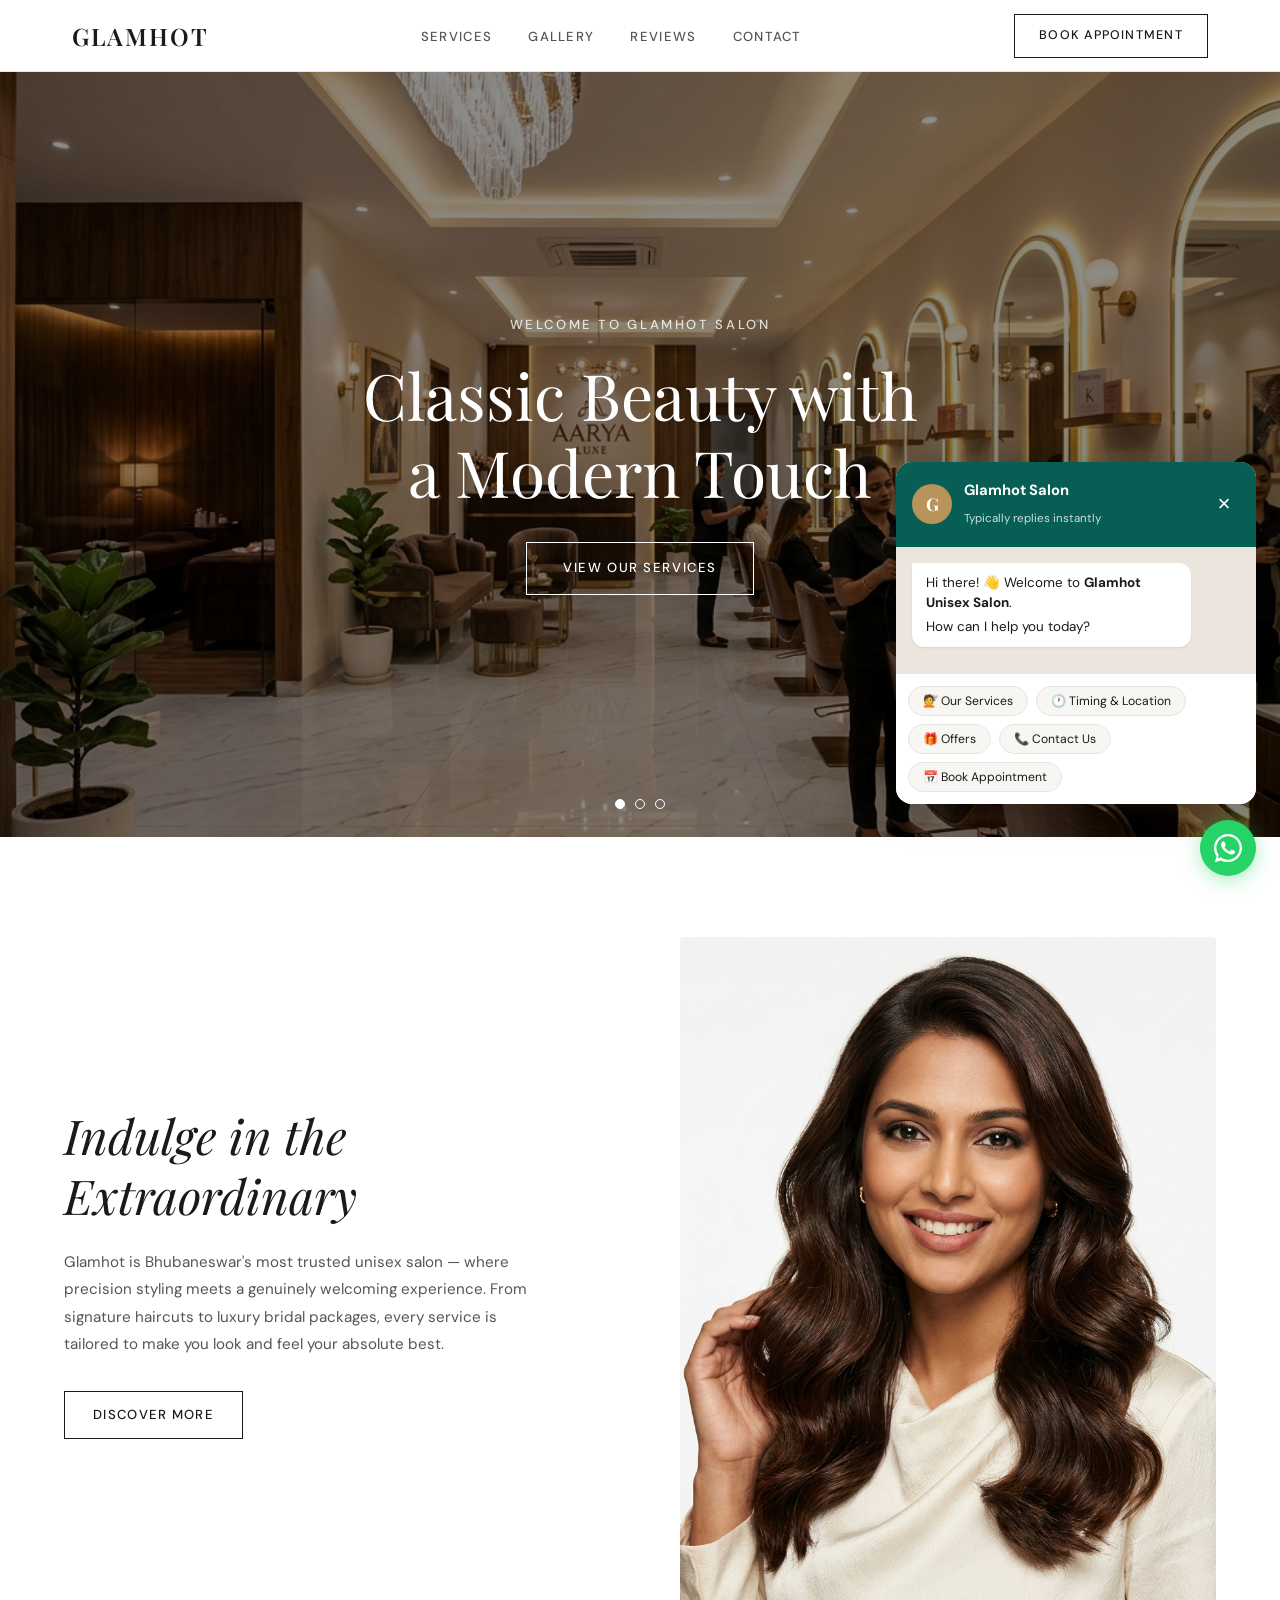
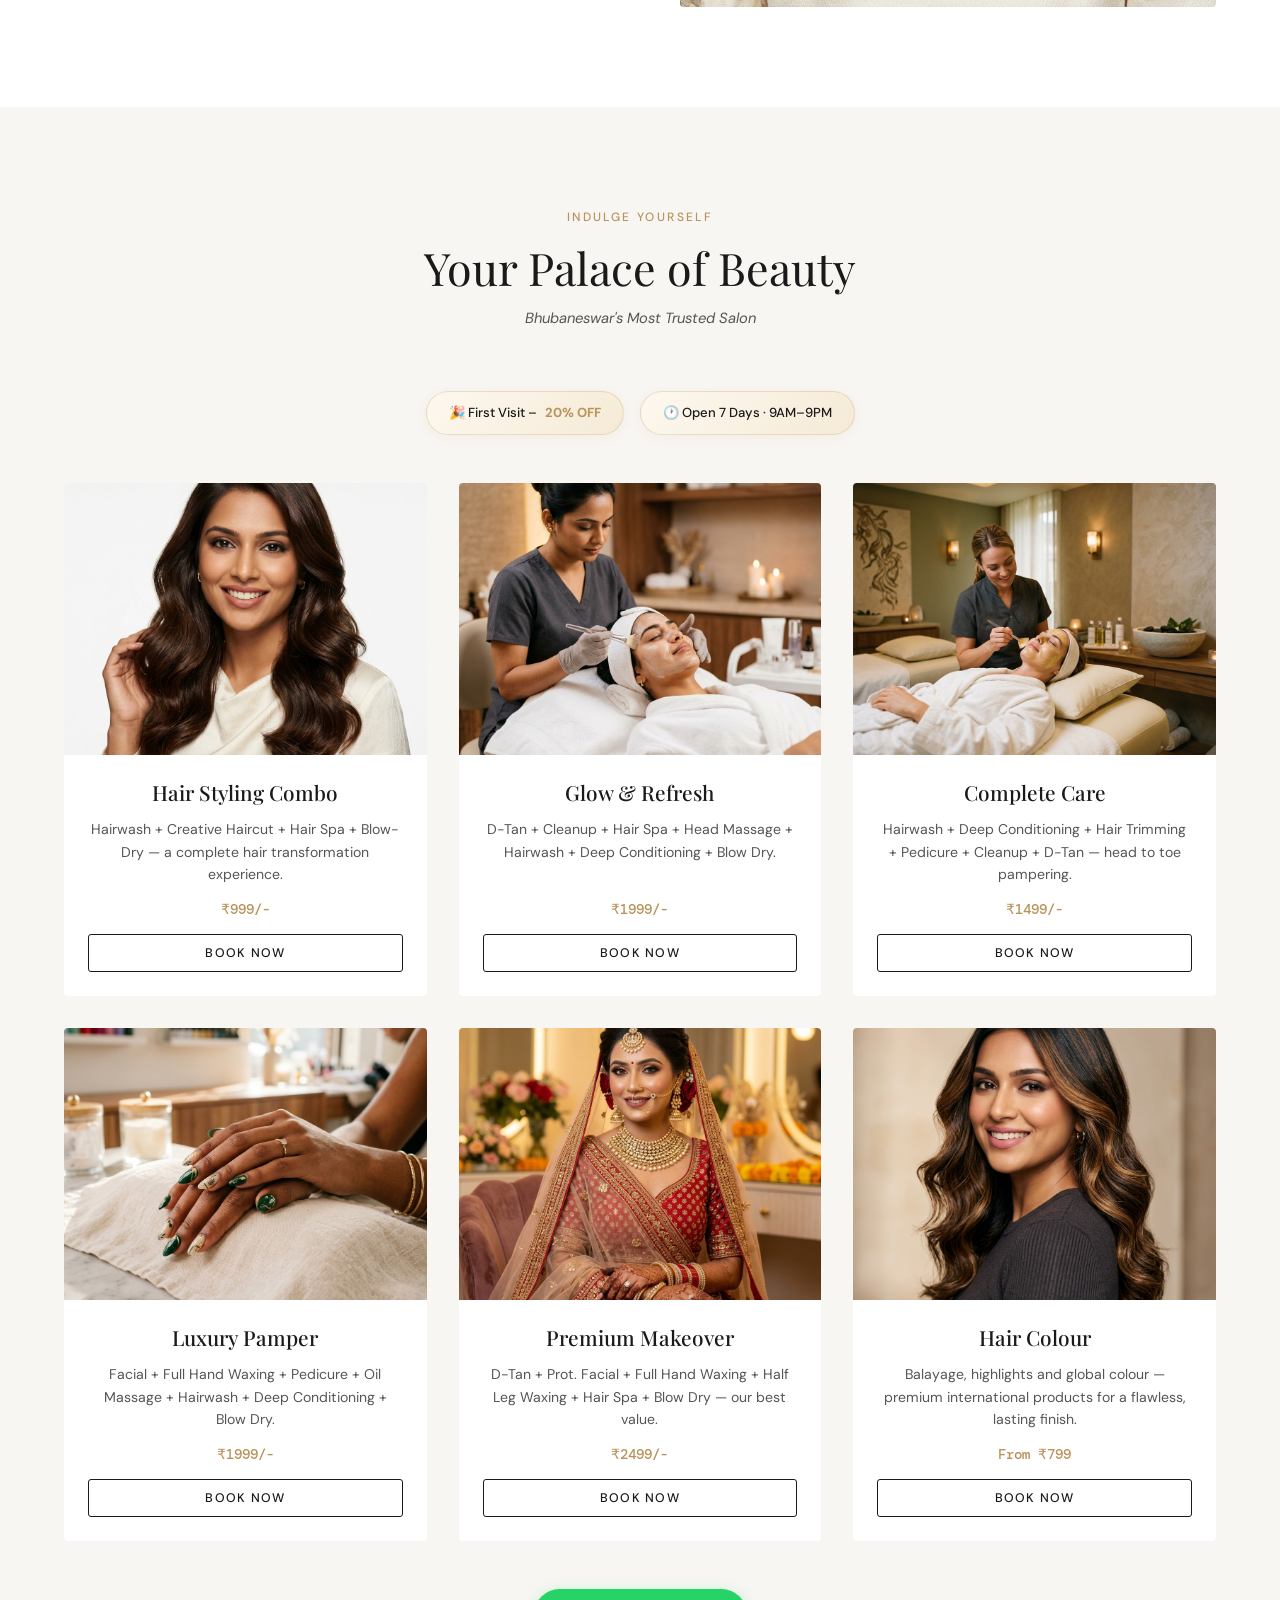
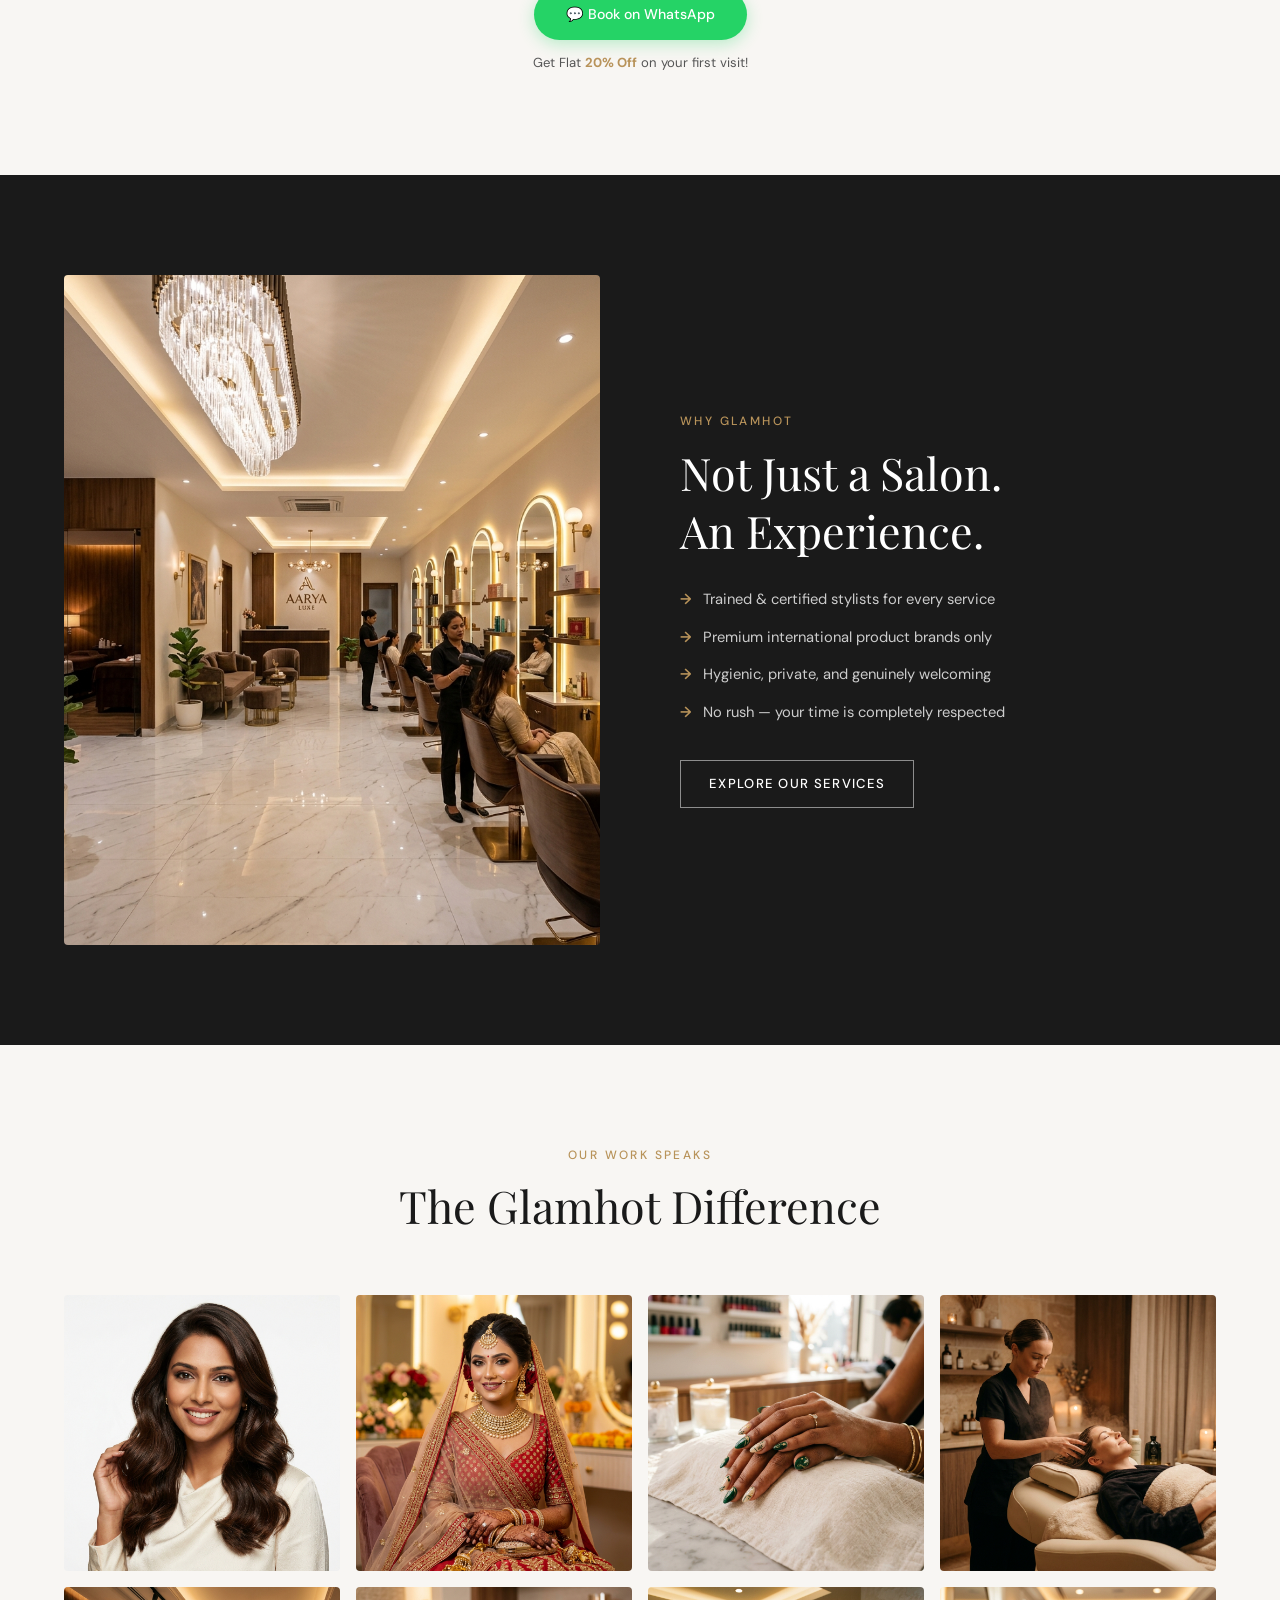
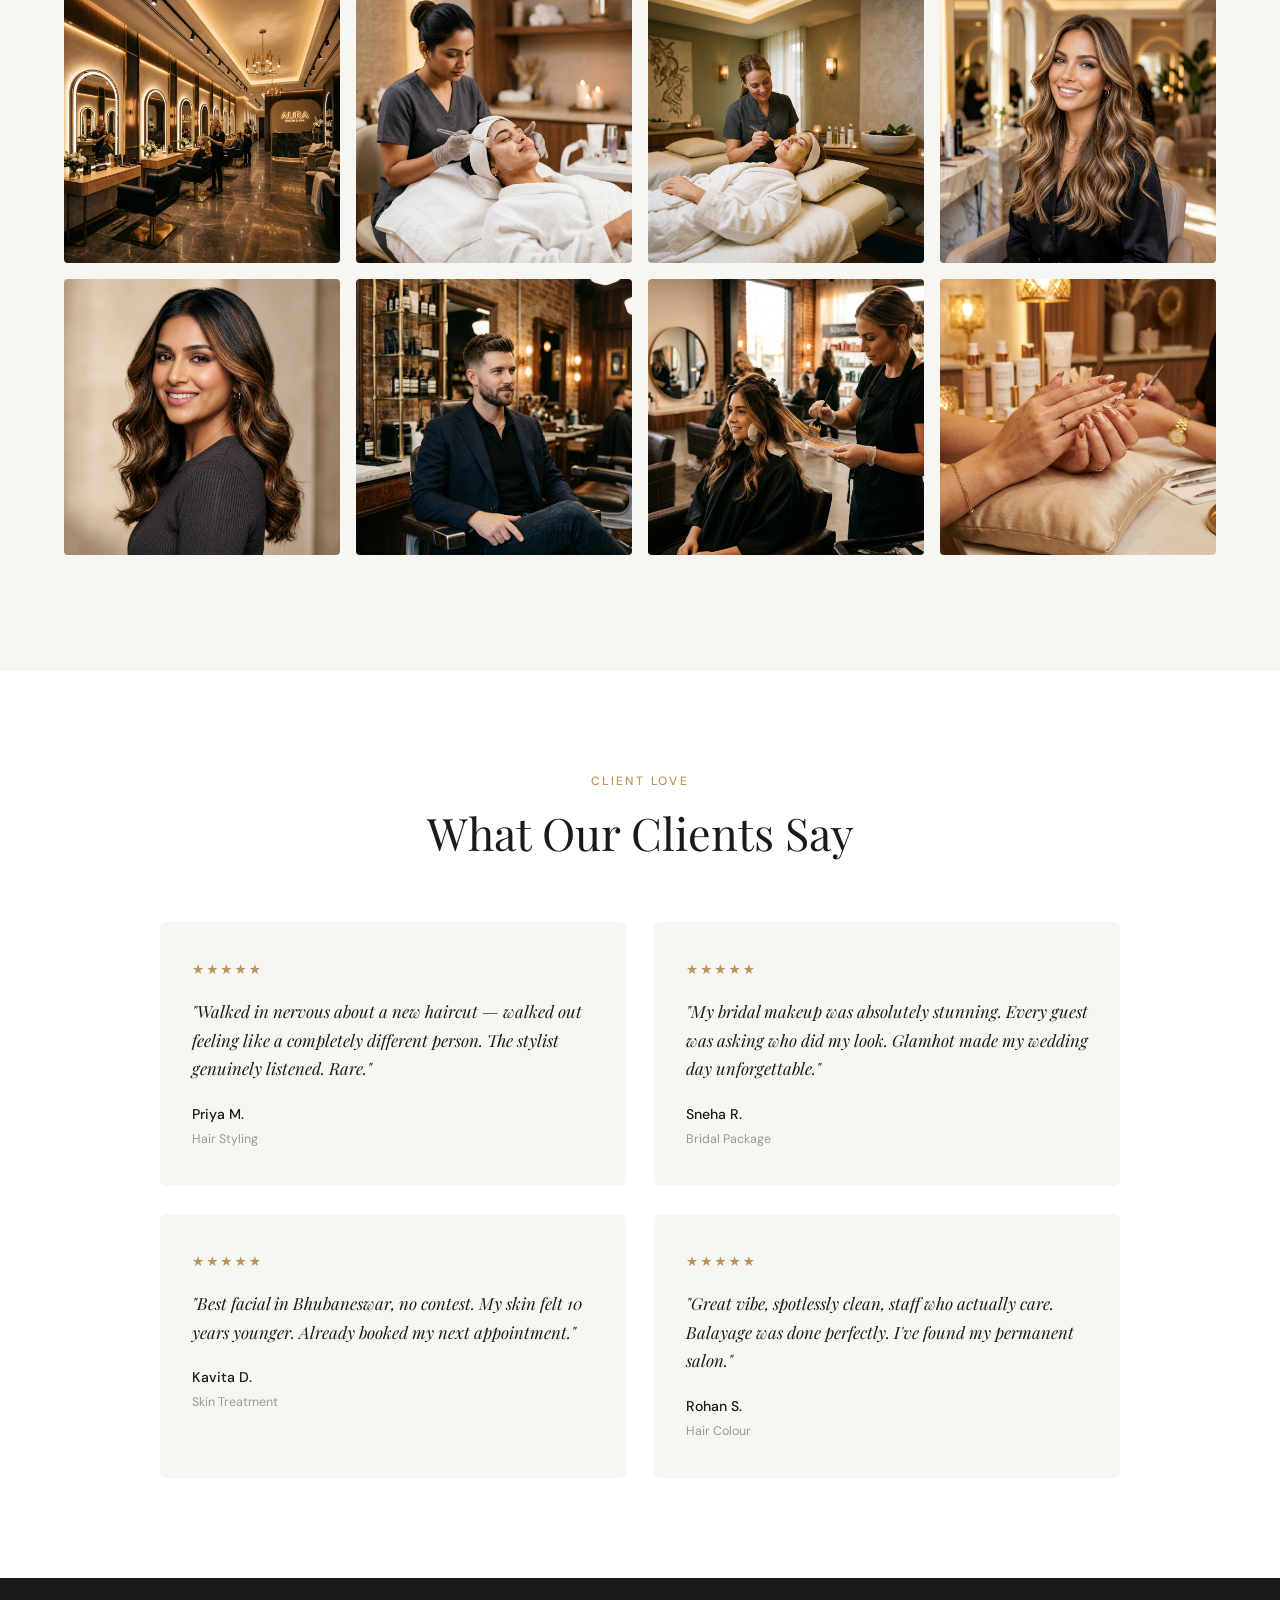
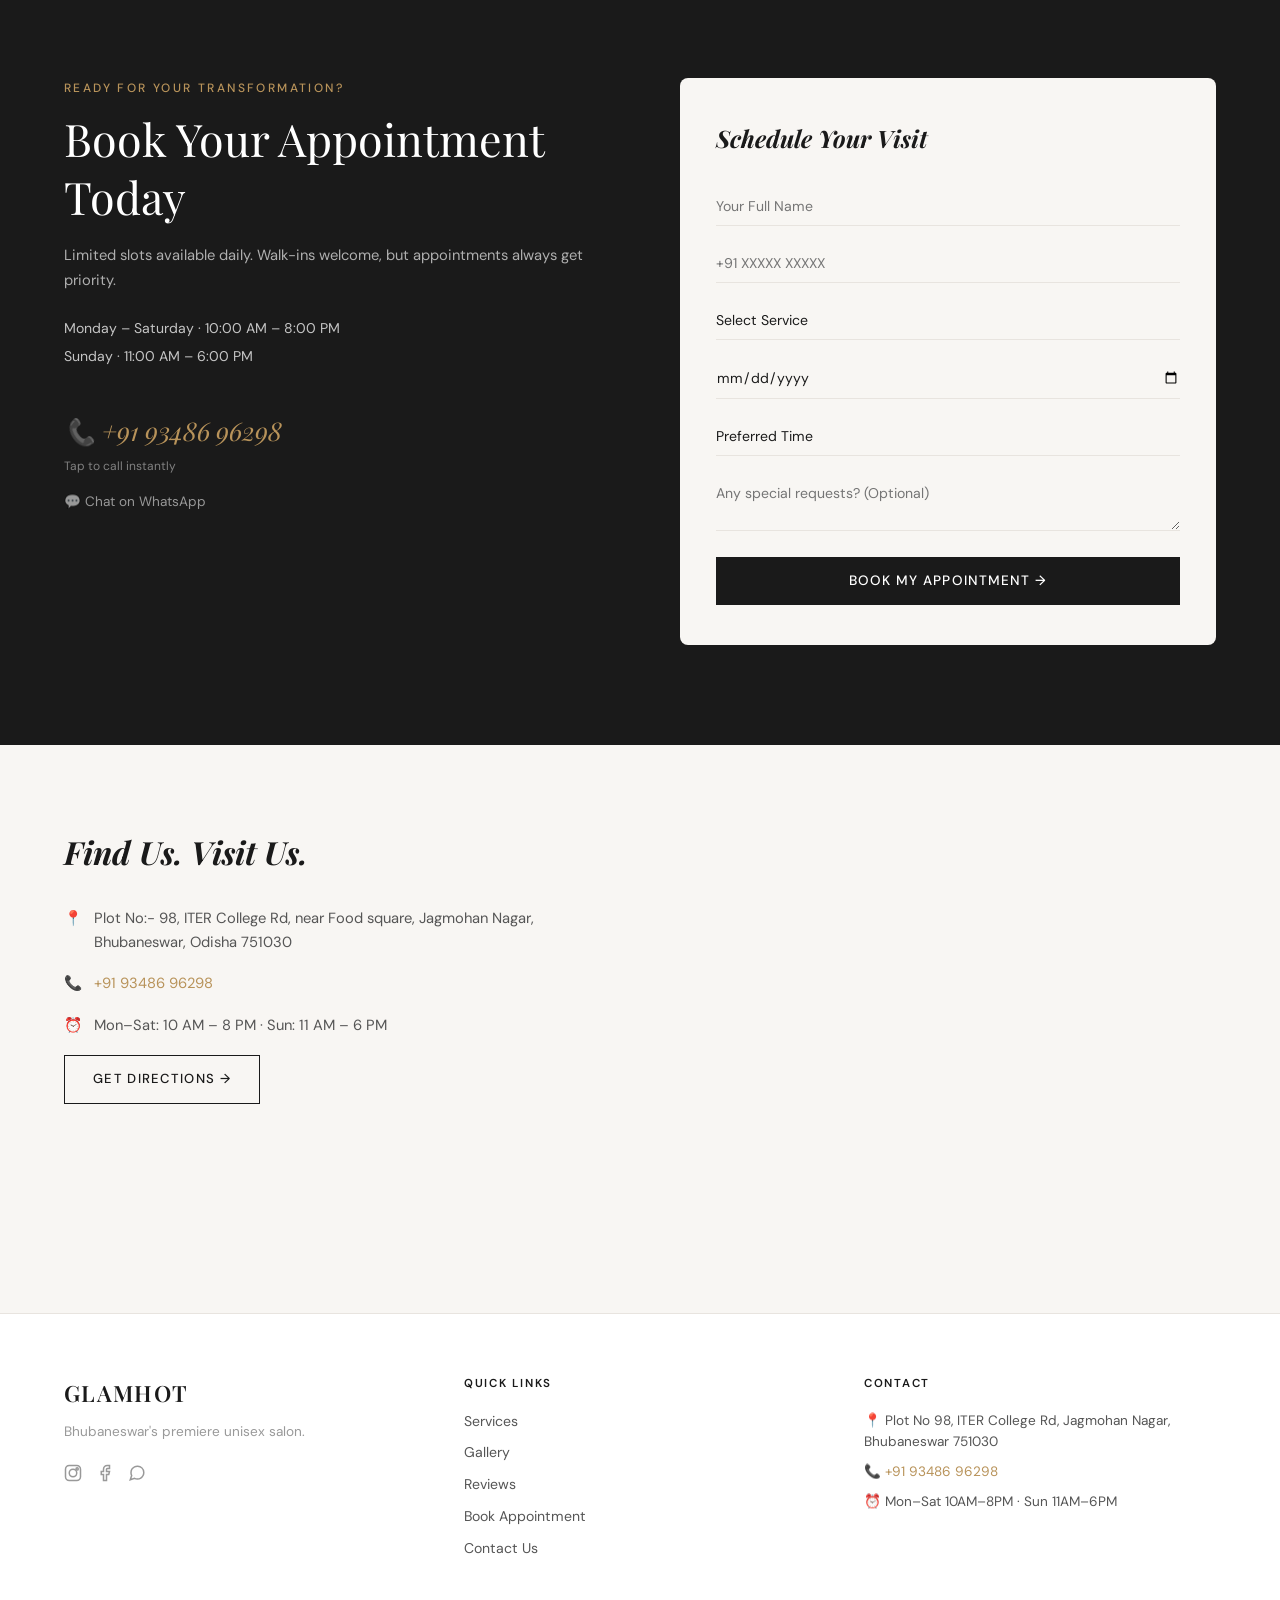
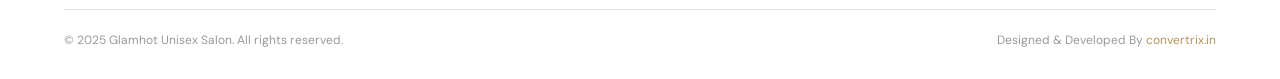
==== commit 00750c7a: "Restore original card-style services with packages, pricing and Book Now buttons" ====
--- a/index.html
+++ b/index.html
@@ -1,4 +1,4 @@
-<!DOCTYPE html>
+﻿<!DOCTYPE html>
 <html lang="en">
 
 <head>
@@ -111,54 +111,63 @@
       </div>
     </div>
   </section>
-
-  <!-- SERVICES -->
+<!-- SERVICES -->
 <section id="services">
   <div class="container">
-    <div class="svc-hero-header fade-up">
-      <p class="svc-eyebrow">&#10022; GLAMHOT UNISEX SALON &#10022;</p>
-      <h2 class="svc-main-title">Exclusive Service Packages</h2>
-      <p class="svc-tagline">Bhubaneswar's Most Trusted Salon</p>
-      <div class="svc-divider"><span></span><span class="svc-diamond">&#9670;</span><span></span></div>
+    <div class="section-header">
+      <p class="section-label">INDULGE YOURSELF</p>
+      <h2 class="section-heading">Your Palace of Beauty</h2>
+      <p class="section-sub">Bhubaneswar's Most Trusted Salon</p>
     </div>
     <div class="svc-badge-row fade-up">
-      <div class="svc-badge"><span class="svc-badge-icon">&#127881;</span> First Visit &ndash; <strong>20% OFF</strong></div>
-      <div class="svc-badge"><span class="svc-badge-icon">&#128336;</span> Open 7 Days &middot; 9AM&ndash;9PM</div>
-    </div>
-    <div class="pkg-grid">
-      <div class="pkg-card fade-up" data-pkg="1">
-        <div class="pkg-number">01</div>
-        <div class="pkg-services">Hairwash + Creative Haircut + Hair Spa + Blow-Dry</div>
-        <div class="pkg-price"><span class="pkg-rupee">&#8377;</span>999<span class="pkg-slash">/-</span></div>
-        <button class="pkg-book-btn" onclick="openBookingPopup('Package 1: Hairwash + Creative Haircut + Hair Spa + Blow-Dry', '999')">Book Now</button>
-      </div>
-      <div class="pkg-card fade-up" data-pkg="2">
-        <div class="pkg-number">02</div>
-        <div class="pkg-services">D-Tan + Cleanup + Hair Spa + Head Massage + Hairwash + Deep Conditioning + Blow Dry</div>
-        <div class="pkg-price"><span class="pkg-rupee">&#8377;</span>1999<span class="pkg-slash">/-</span></div>
-        <button class="pkg-book-btn" onclick="openBookingPopup('Package 2: D-Tan + Cleanup + Hair Spa + Head Massage + Hairwash + Deep Conditioning + Blow Dry', '1999')">Book Now</button>
-      </div>
-      <div class="pkg-card fade-up" data-pkg="3">
-        <div class="pkg-number">03</div>
-        <div class="pkg-services">Hairwash + Deep Conditioning + Hair Trimming + Pedicure + Cleanup + D-Tan</div>
-        <div class="pkg-price"><span class="pkg-rupee">&#8377;</span>1499<span class="pkg-slash">/-</span></div>
-        <button class="pkg-book-btn" onclick="openBookingPopup('Package 3: Hairwash + Deep Conditioning + Hair Trimming + Pedicure + Cleanup + D-Tan', '1499')">Book Now</button>
-      </div>
-      <div class="pkg-card fade-up" data-pkg="4">
-        <div class="pkg-number">04</div>
-        <div class="pkg-services">Facial + Full Hand Waxing + Pedicure + Oil Massage + Hairwash + Deep Conditioning + Blow Dry</div>
-        <div class="pkg-price"><span class="pkg-rupee">&#8377;</span>1999<span class="pkg-slash">/-</span></div>
-        <button class="pkg-book-btn" onclick="openBookingPopup('Package 4: Facial + Full Hand Waxing + Pedicure + Oil Massage + Hairwash + Deep Conditioning + Blow Dry', '1999')">Book Now</button>
-      </div>
-      <div class="pkg-card pkg-card--featured fade-up" data-pkg="5">
-        <div class="pkg-featured-tag">&#9733; BEST VALUE</div>
-        <div class="pkg-number">05</div>
-        <div class="pkg-services">D-Tan + Prot. Facial + Full Hand Waxing + Half Leg Waxing + Hair Spa + Blow Dry</div>
-        <div class="pkg-price"><span class="pkg-rupee">&#8377;</span>2499<span class="pkg-slash">/-</span></div>
-        <button class="pkg-book-btn" onclick="openBookingPopup('Package 5: D-Tan + Prot. Facial + Full Hand Waxing + Half Leg Waxing + Hair Spa + Blow Dry', '2499')">Book Now</button>
-      </div>
-    </div>
-    <div class="svc-cta-row fade-up">
+      <div class="svc-badge">&#127881; First Visit &#8211; <strong>20% OFF</strong></div>
+      <div class="svc-badge">&#128336; Open 7 Days &#183; 9AM&#8211;9PM</div>
+    </div>
+    <div class="services-grid">
+      <div class="svc-card fade-up">
+        <div class="svc-img"><img src="images/svc-hair.png" alt="Hair Styling Package" loading="lazy"></div>
+        <h3>Hair Styling Combo</h3>
+        <p>Hairwash + Creative Haircut + Hair Spa + Blow-Dry &#8212; a complete hair transformation experience.</p>
+        <span class="svc-price">&#8377;999/-</span>
+        <button class="svc-book-btn" onclick="openBookingPopup('Hairwash + Creative Haircut + Hair Spa + Blow-Dry', '999')">Book Now</button>
+      </div>
+      <div class="svc-card fade-up">
+        <div class="svc-img"><img src="images/svc-facial.png" alt="Skin Care Package" loading="lazy"></div>
+        <h3>Glow &amp; Refresh</h3>
+        <p>D-Tan + Cleanup + Hair Spa + Head Massage + Hairwash + Deep Conditioning + Blow Dry.</p>
+        <span class="svc-price">&#8377;1999/-</span>
+        <button class="svc-book-btn" onclick="openBookingPopup('D-Tan + Cleanup + Hair Spa + Head Massage + Hairwash + Deep Conditioning + Blow Dry', '1999')">Book Now</button>
+      </div>
+      <div class="svc-card fade-up">
+        <div class="svc-img"><img src="images/svc-spa.png" alt="Complete Care Package" loading="lazy"></div>
+        <h3>Complete Care</h3>
+        <p>Hairwash + Deep Conditioning + Hair Trimming + Pedicure + Cleanup + D-Tan &#8212; head to toe pampering.</p>
+        <span class="svc-price">&#8377;1499/-</span>
+        <button class="svc-book-btn" onclick="openBookingPopup('Hairwash + Deep Conditioning + Hair Trimming + Pedicure + Cleanup + D-Tan', '1499')">Book Now</button>
+      </div>
+      <div class="svc-card fade-up">
+        <div class="svc-img"><img src="images/svc-nails.png" alt="Luxury Pamper Package" loading="lazy"></div>
+        <h3>Luxury Pamper</h3>
+        <p>Facial + Full Hand Waxing + Pedicure + Oil Massage + Hairwash + Deep Conditioning + Blow Dry.</p>
+        <span class="svc-price">&#8377;1999/-</span>
+        <button class="svc-book-btn" onclick="openBookingPopup('Facial + Full Hand Waxing + Pedicure + Oil Massage + Hairwash + Deep Conditioning + Blow Dry', '1999')">Book Now</button>
+      </div>
+      <div class="svc-card fade-up">
+        <div class="svc-img"><img src="images/svc-bridal.png" alt="Premium Makeover Package" loading="lazy"></div>
+        <h3>Premium Makeover</h3>
+        <p>D-Tan + Prot. Facial + Full Hand Waxing + Half Leg Waxing + Hair Spa + Blow Dry &#8212; our best value.</p>
+        <span class="svc-price">&#8377;2499/-</span>
+        <button class="svc-book-btn" onclick="openBookingPopup('D-Tan + Prot. Facial + Full Hand Waxing + Half Leg Waxing + Hair Spa + Blow Dry', '2499')">Book Now</button>
+      </div>
+      <div class="svc-card fade-up">
+        <div class="svc-img"><img src="images/svc-colour.png" alt="Hair Colour" loading="lazy"></div>
+        <h3>Hair Colour</h3>
+        <p>Balayage, highlights and global colour &#8212; premium international products for a flawless, lasting finish.</p>
+        <span class="svc-price">From &#8377;799</span>
+        <button class="svc-book-btn" onclick="openBookingPopup('Hair Colour', '')">Book Now</button>
+      </div>
+    </div>
+    <div class="services-cta fade-up">
       <a href="https://wa.me/919348696298?text=Hi!%20I'd%20like%20to%20book%20an%20appointment%20at%20Glamhot%20Salon." target="_blank" class="svc-wa-btn">&#128172; Book on WhatsApp</a>
       <p class="svc-cta-note">Get Flat <strong>20% Off</strong> on your first visit!</p>
     </div>
--- a/style.css
+++ b/style.css
@@ -151,10 +151,14 @@
 
 /* ═══ SERVICES ═══ */
 #services { padding: 100px 0; background: var(--bg-cream); }
+.section-sub {
+  font-size: .92rem; color: var(--text-body); font-style: italic; margin-top: 8px;
+}
 .services-grid { display: grid; grid-template-columns: repeat(3, 1fr); gap: 32px; }
 .svc-card {
   background: var(--bg-white); text-align: center; padding: 0; border-radius: 4px;
   overflow: hidden; transition: transform .3s, box-shadow .3s;
+  display: flex; flex-direction: column;
 }
 .svc-card:hover { transform: translateY(-4px); box-shadow: 0 12px 40px rgba(0,0,0,.08); }
 .svc-img { overflow: hidden; }
@@ -164,8 +168,15 @@
   font-family: var(--font-display); font-weight: 500; font-size: 1.3rem;
   color: var(--text-primary); margin: 20px 24px 8px;
 }
-.svc-card p { font-size: .88rem; color: var(--text-body); line-height: 1.6; padding: 0 24px; margin-bottom: 12px; }
-.svc-price { font-family: var(--font-mono); font-size: .82rem; color: var(--accent); display: block; padding: 0 24px 24px; }
+.svc-card p { font-size: .88rem; color: var(--text-body); line-height: 1.6; padding: 0 24px; margin-bottom: 12px; flex: 1; }
+.svc-price { font-family: var(--font-mono); font-size: .88rem; color: var(--accent); display: block; padding: 0 24px 12px; font-weight: 500; }
+.svc-book-btn {
+  display: block; margin: 0 24px 24px; padding: 10px 0; border: 1.5px solid var(--text-primary);
+  background: transparent; color: var(--text-primary); font-family: var(--font-ui);
+  font-size: .78rem; font-weight: 500; letter-spacing: .1em; text-transform: uppercase;
+  cursor: pointer; transition: all .3s; border-radius: 3px;
+}
+.svc-book-btn:hover { background: var(--text-primary); color: var(--bg-white); }
 .services-cta { text-align: center; margin-top: 48px; }
 
 /* ═══ WHY GLAMHOT ═══ */
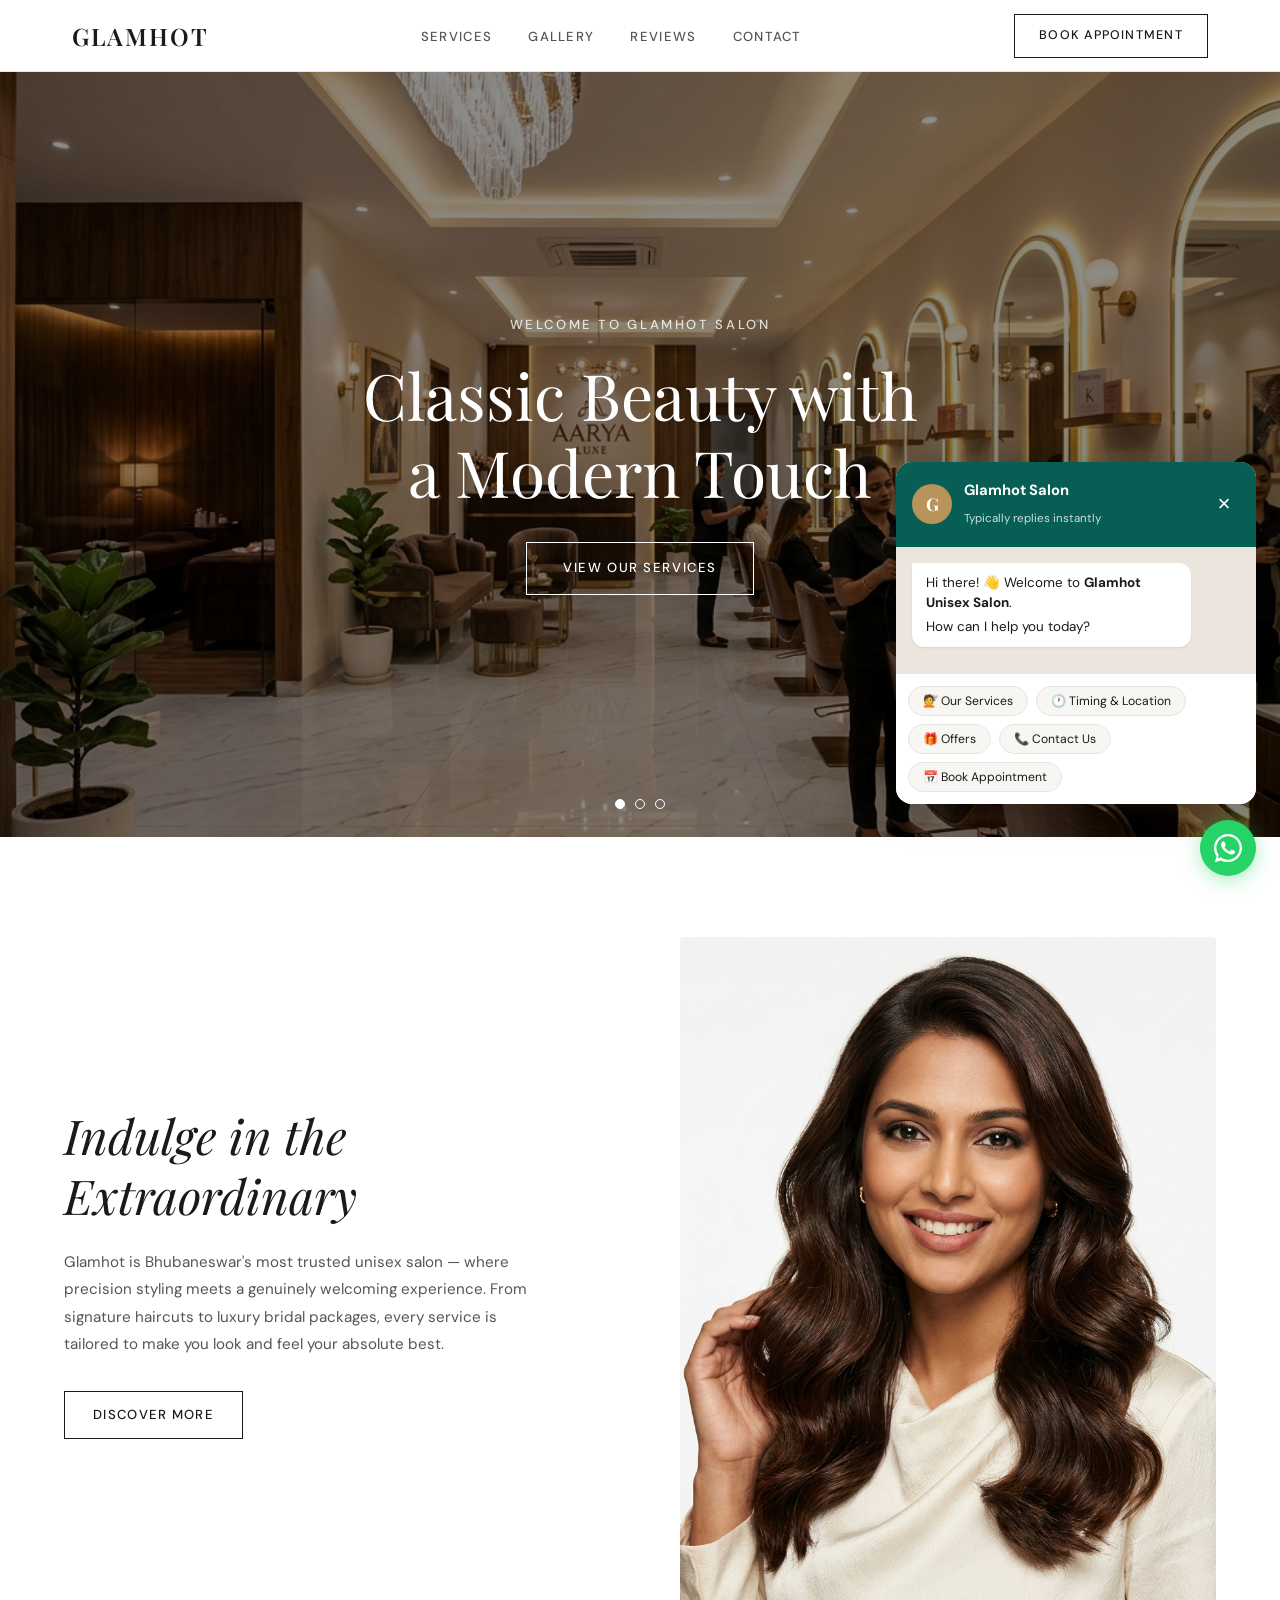
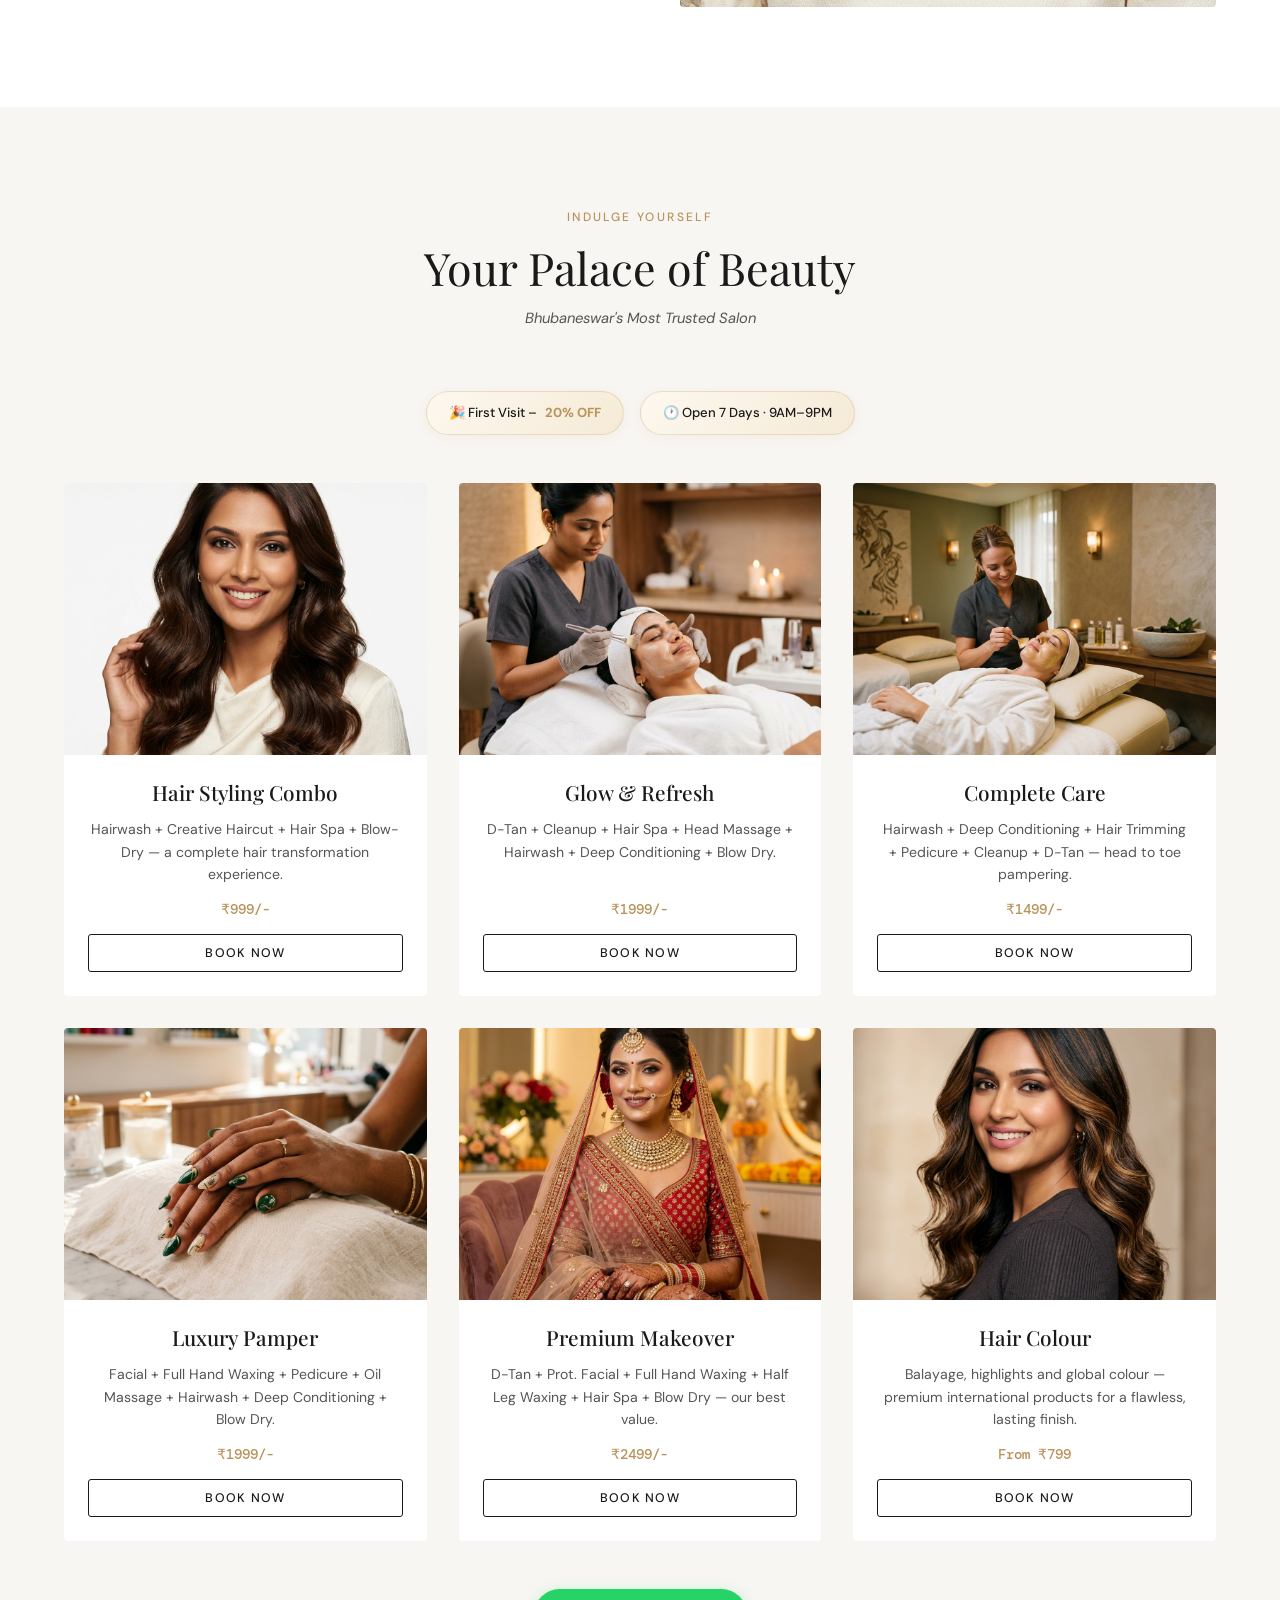
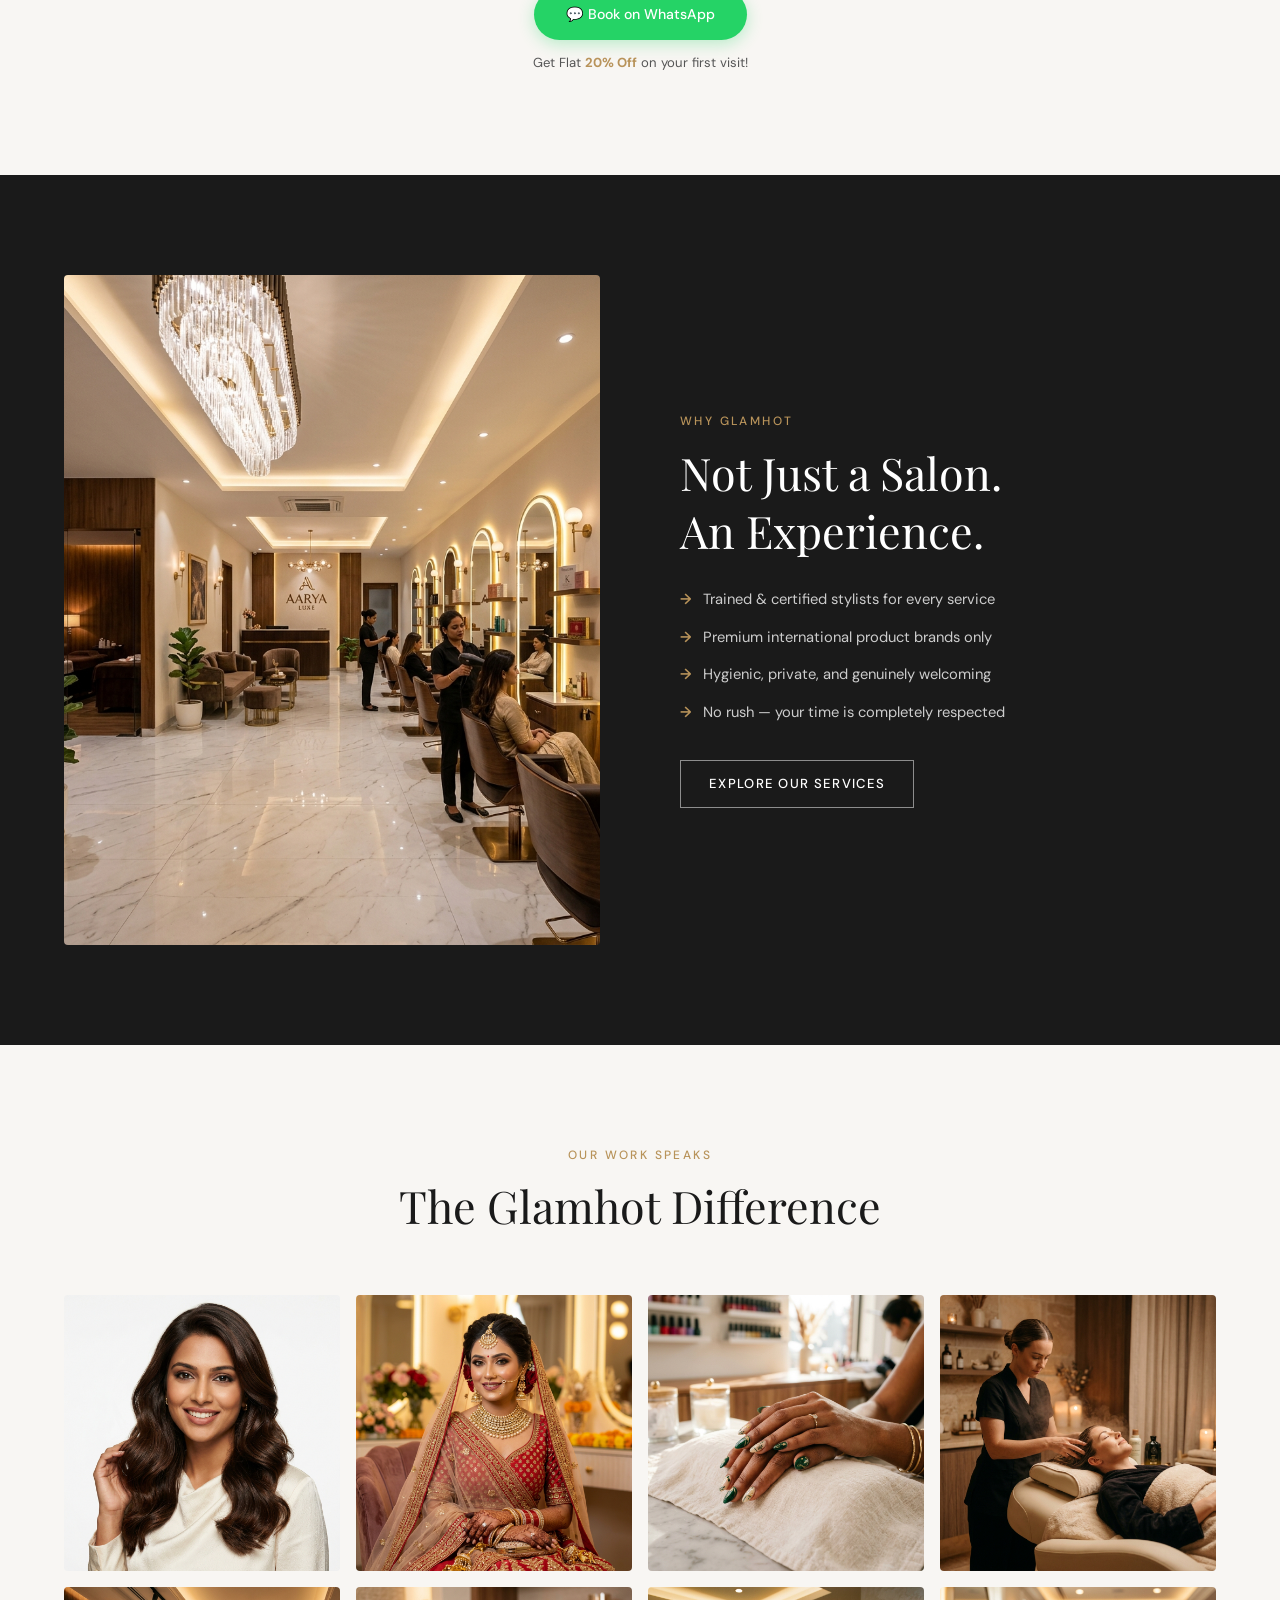
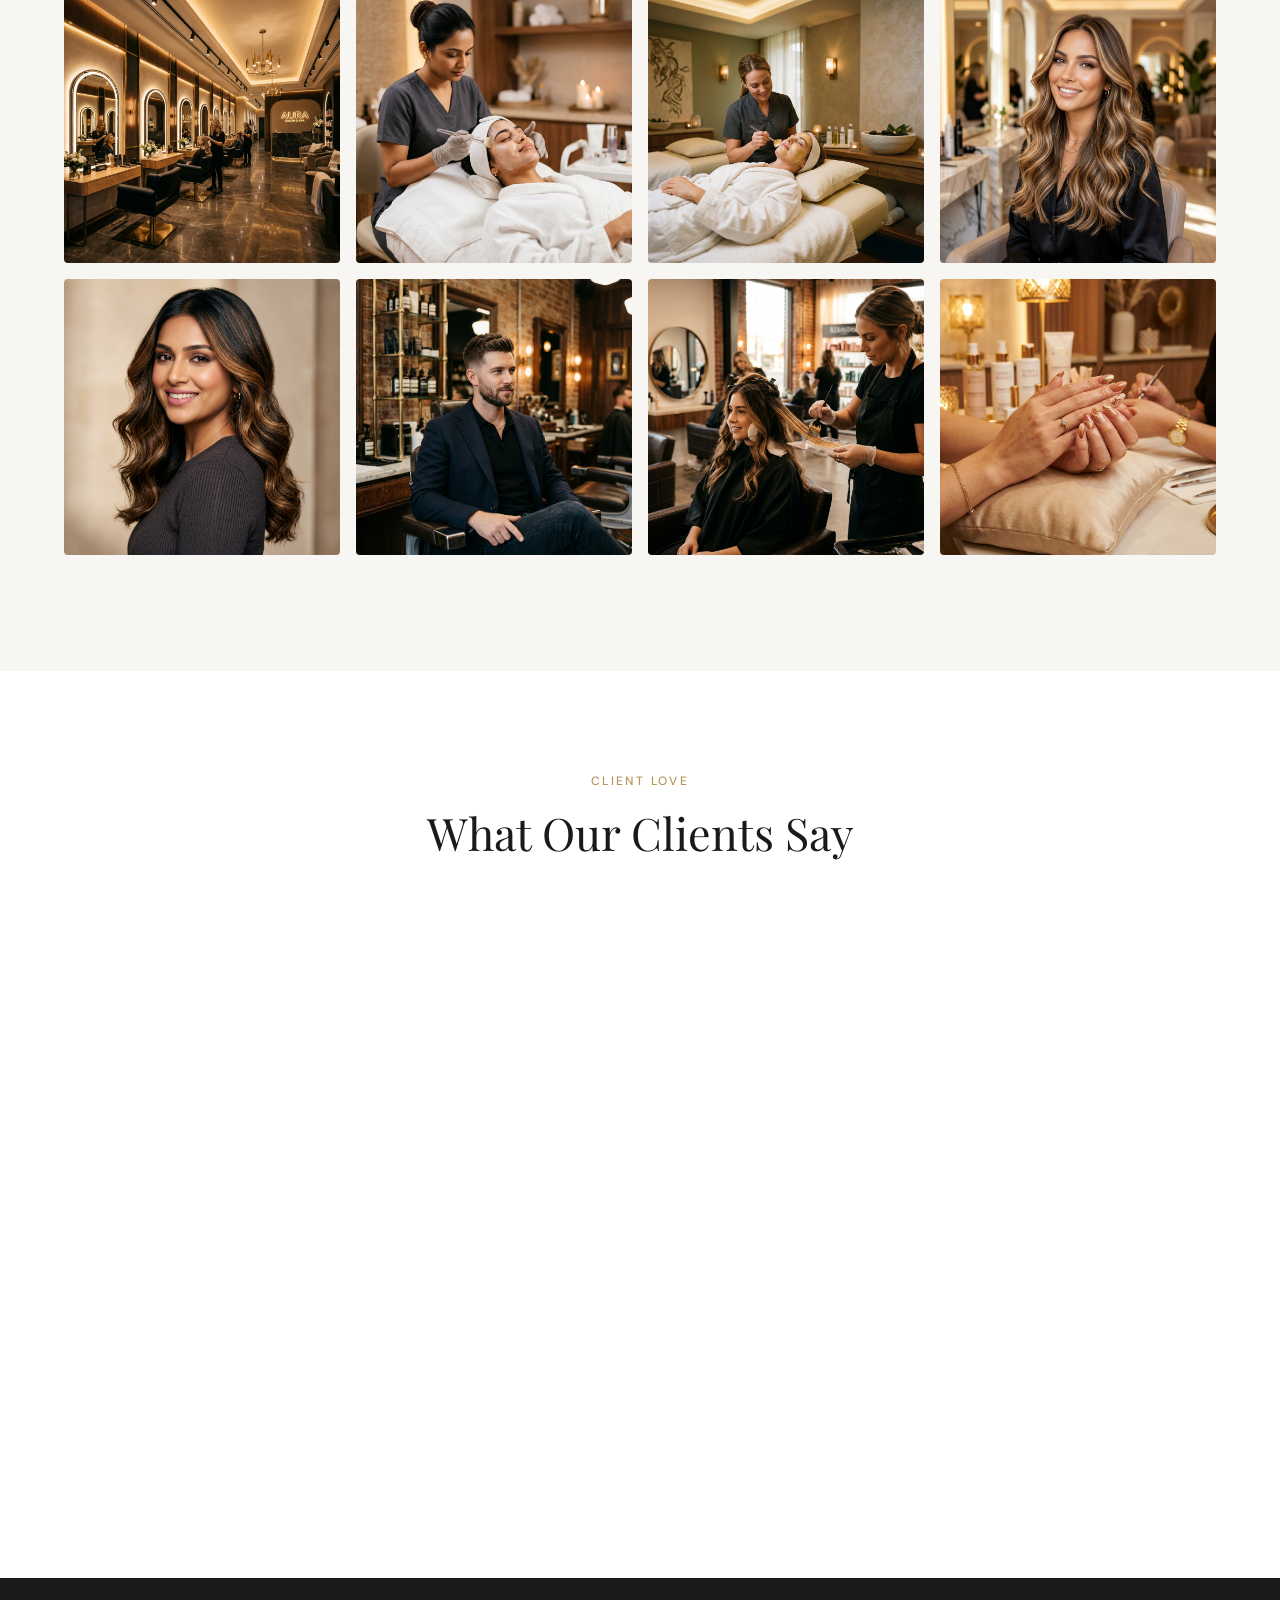
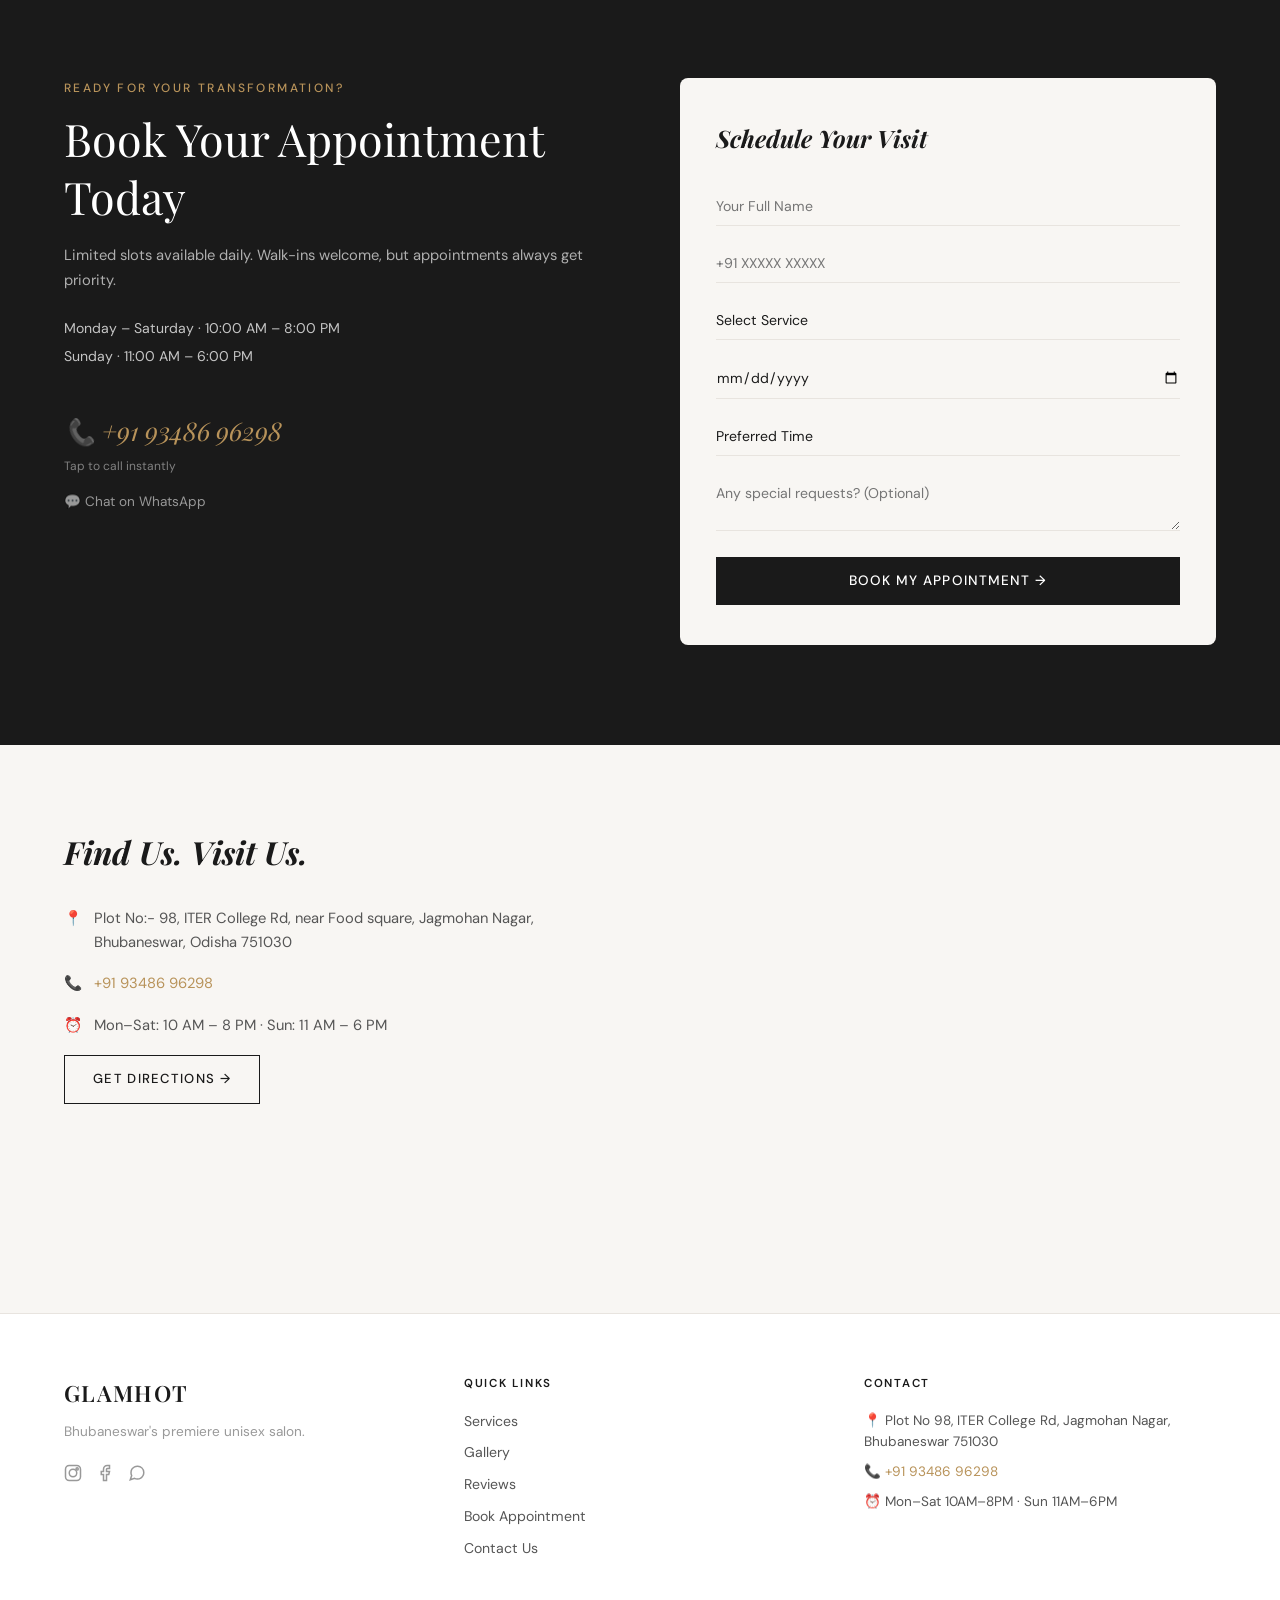
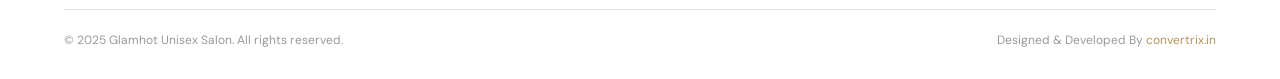
==== commit 7313bd12: "Add Google Ads conversion tracking on all booking actions" ====
--- a/index.html
+++ b/index.html
@@ -1,4 +1,4 @@
-﻿<!DOCTYPE html>
+<!DOCTYPE html>
 <html lang="en">
 
 <head>
@@ -10,6 +10,23 @@
     function gtag(){dataLayer.push(arguments);}
     gtag('js', new Date());
     gtag('config', 'AW-18125126067');
+  </script>
+  <!-- Event snippet for Book appointment conversion page -->
+  <script>
+  function gtag_report_conversion(url) {
+    var callback = function () {
+      if (typeof(url) != 'undefined') {
+        window.location = url;
+      }
+    };
+    gtag('event', 'conversion', {
+        'send_to': 'AW-18125126067/zBE4CNHRlKccELPz3cJD',
+        'value': 1.0,
+        'currency': 'INR',
+        'event_callback': callback
+    });
+    return false;
+  }
   </script>
   <meta name="viewport" content="width=device-width, initial-scale=1.0">
   <title>Glamhot Unisex Salon Bhubaneswar | Book Hair & Beauty Appointment</title>
--- a/style.css
+++ b/style.css
@@ -252,7 +252,7 @@
   width: 100%; margin-bottom: 18px; background: transparent;
   border: none; border-bottom: 1px solid var(--border); font-family: var(--font-ui);
   font-size: .88rem; color: var(--text-primary); padding: 10px 0; outline: none;
-  transition: border-color .3s; border-radius: 0; -webkit-appearance: none;
+  transition: border-color .3s; border-radius: 0; -webkit-appearance: none; appearance: none;
 }
 #bookingForm input:focus, #bookingForm select:focus, #bookingForm textarea:focus {
   border-bottom-color: var(--accent);
@@ -562,7 +562,7 @@
   width: 100%; padding: 12px 14px; border: 1.5px solid var(--border); border-radius: 8px;
   font-family: var(--font-ui); font-size: .88rem; color: var(--text-primary);
   background: var(--bg-white); outline: none; transition: border-color .3s;
-  -webkit-appearance: none;
+  -webkit-appearance: none; appearance: none;
 }
 .bm-field input:focus, .bm-field select:focus { border-color: var(--accent); }
 .bm-row { display: grid; grid-template-columns: 1fr 1fr; gap: 14px; }
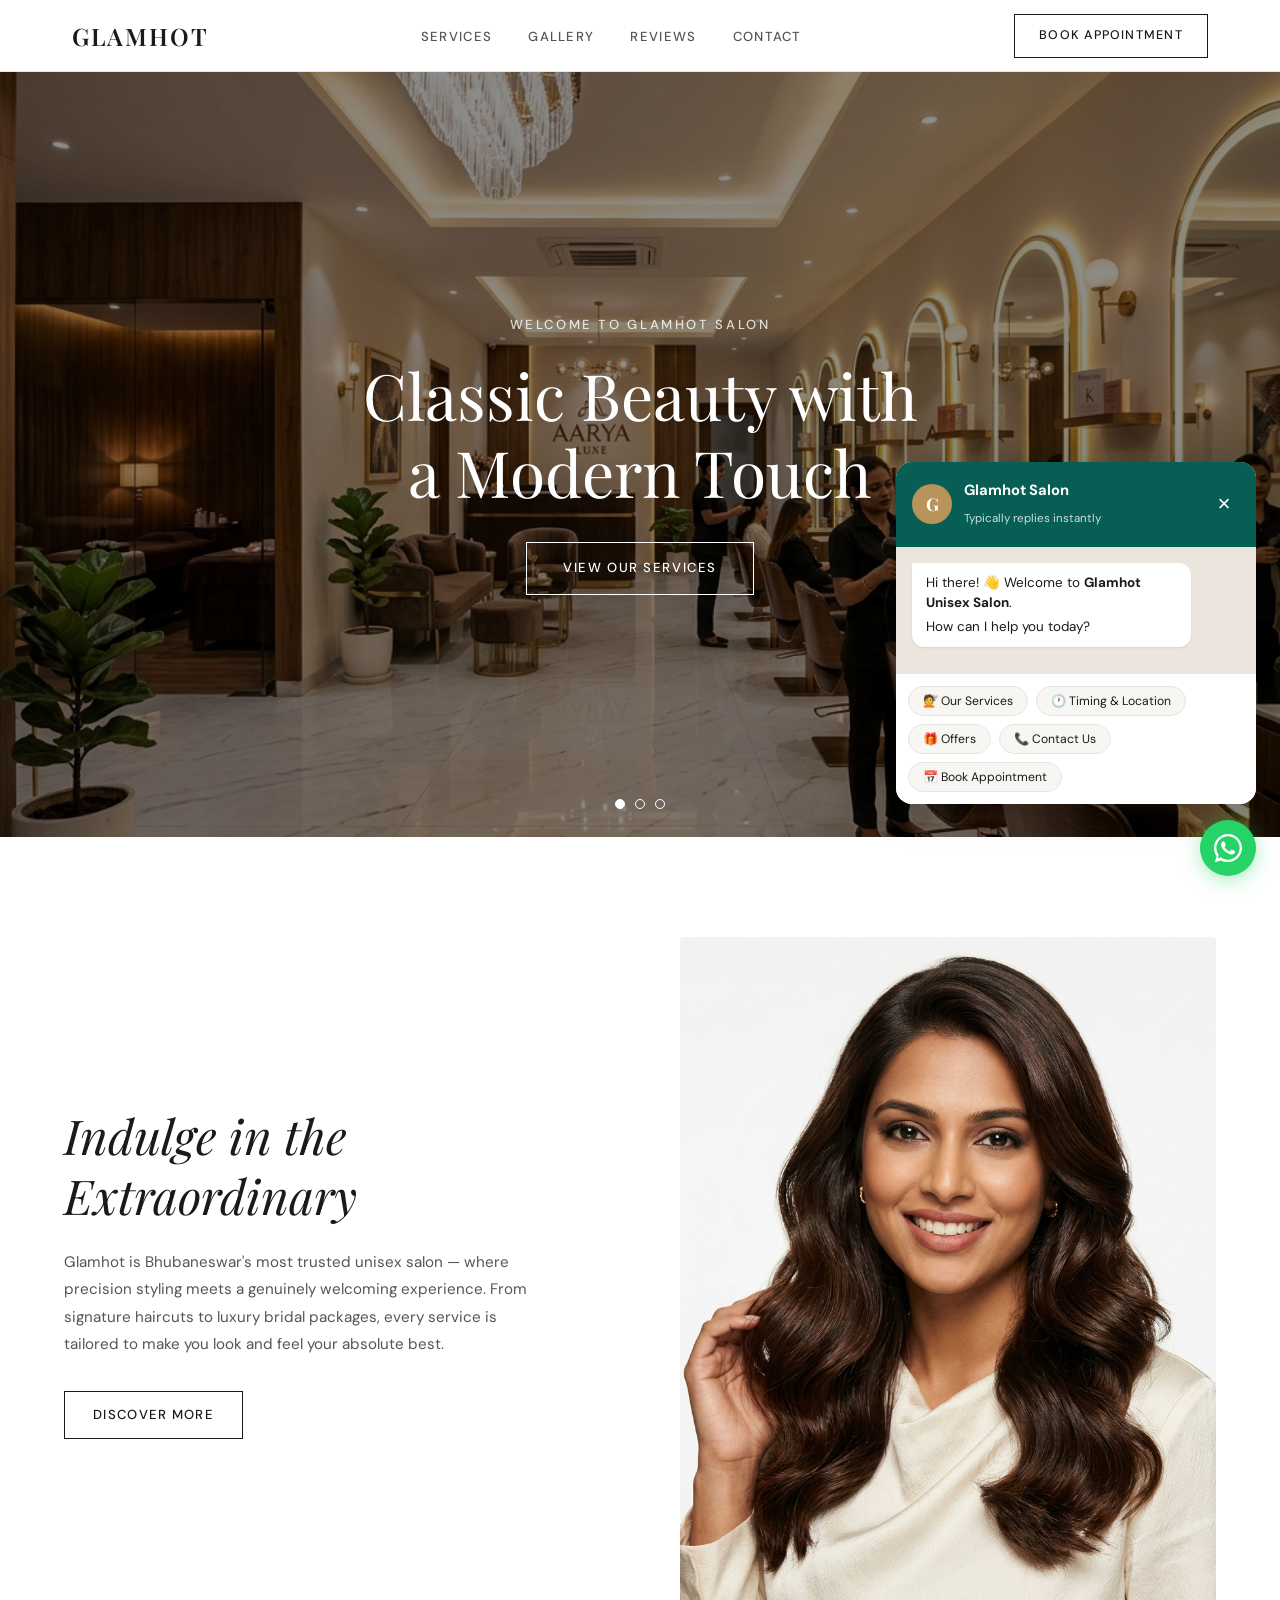
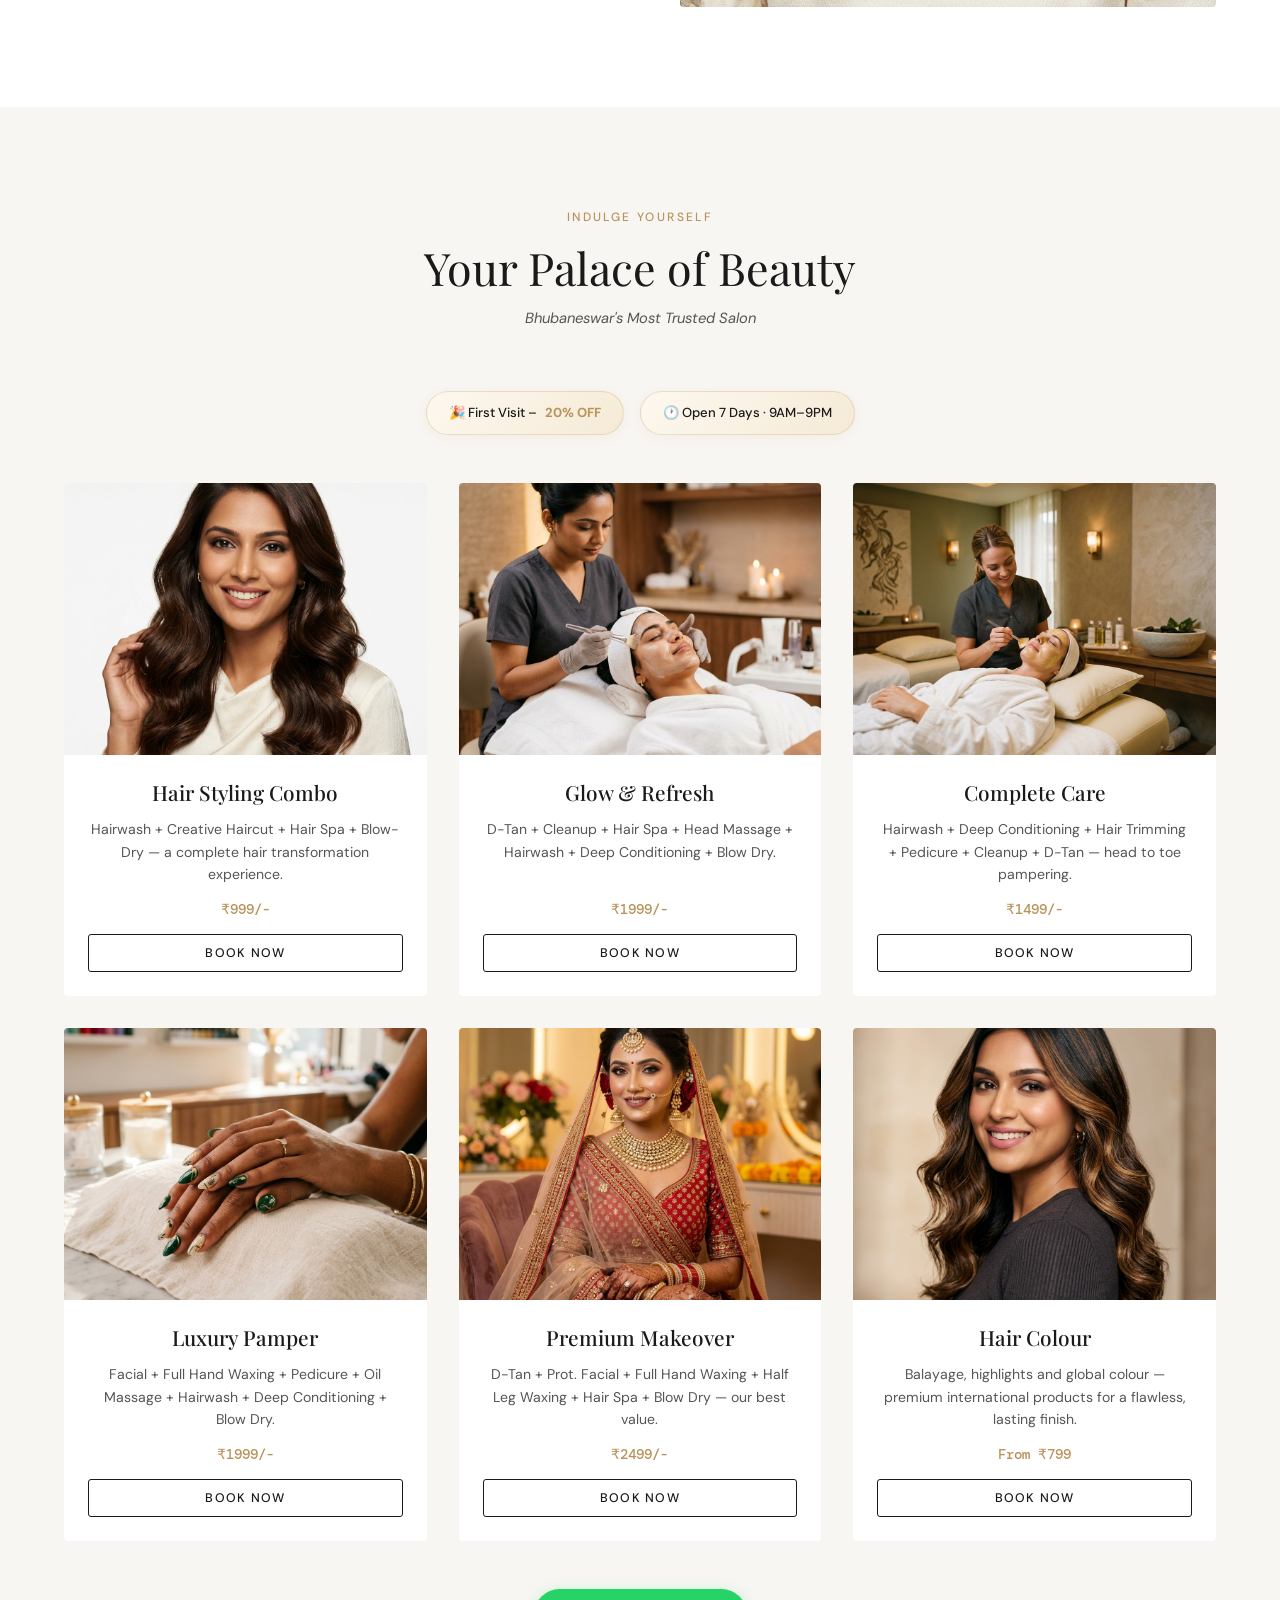
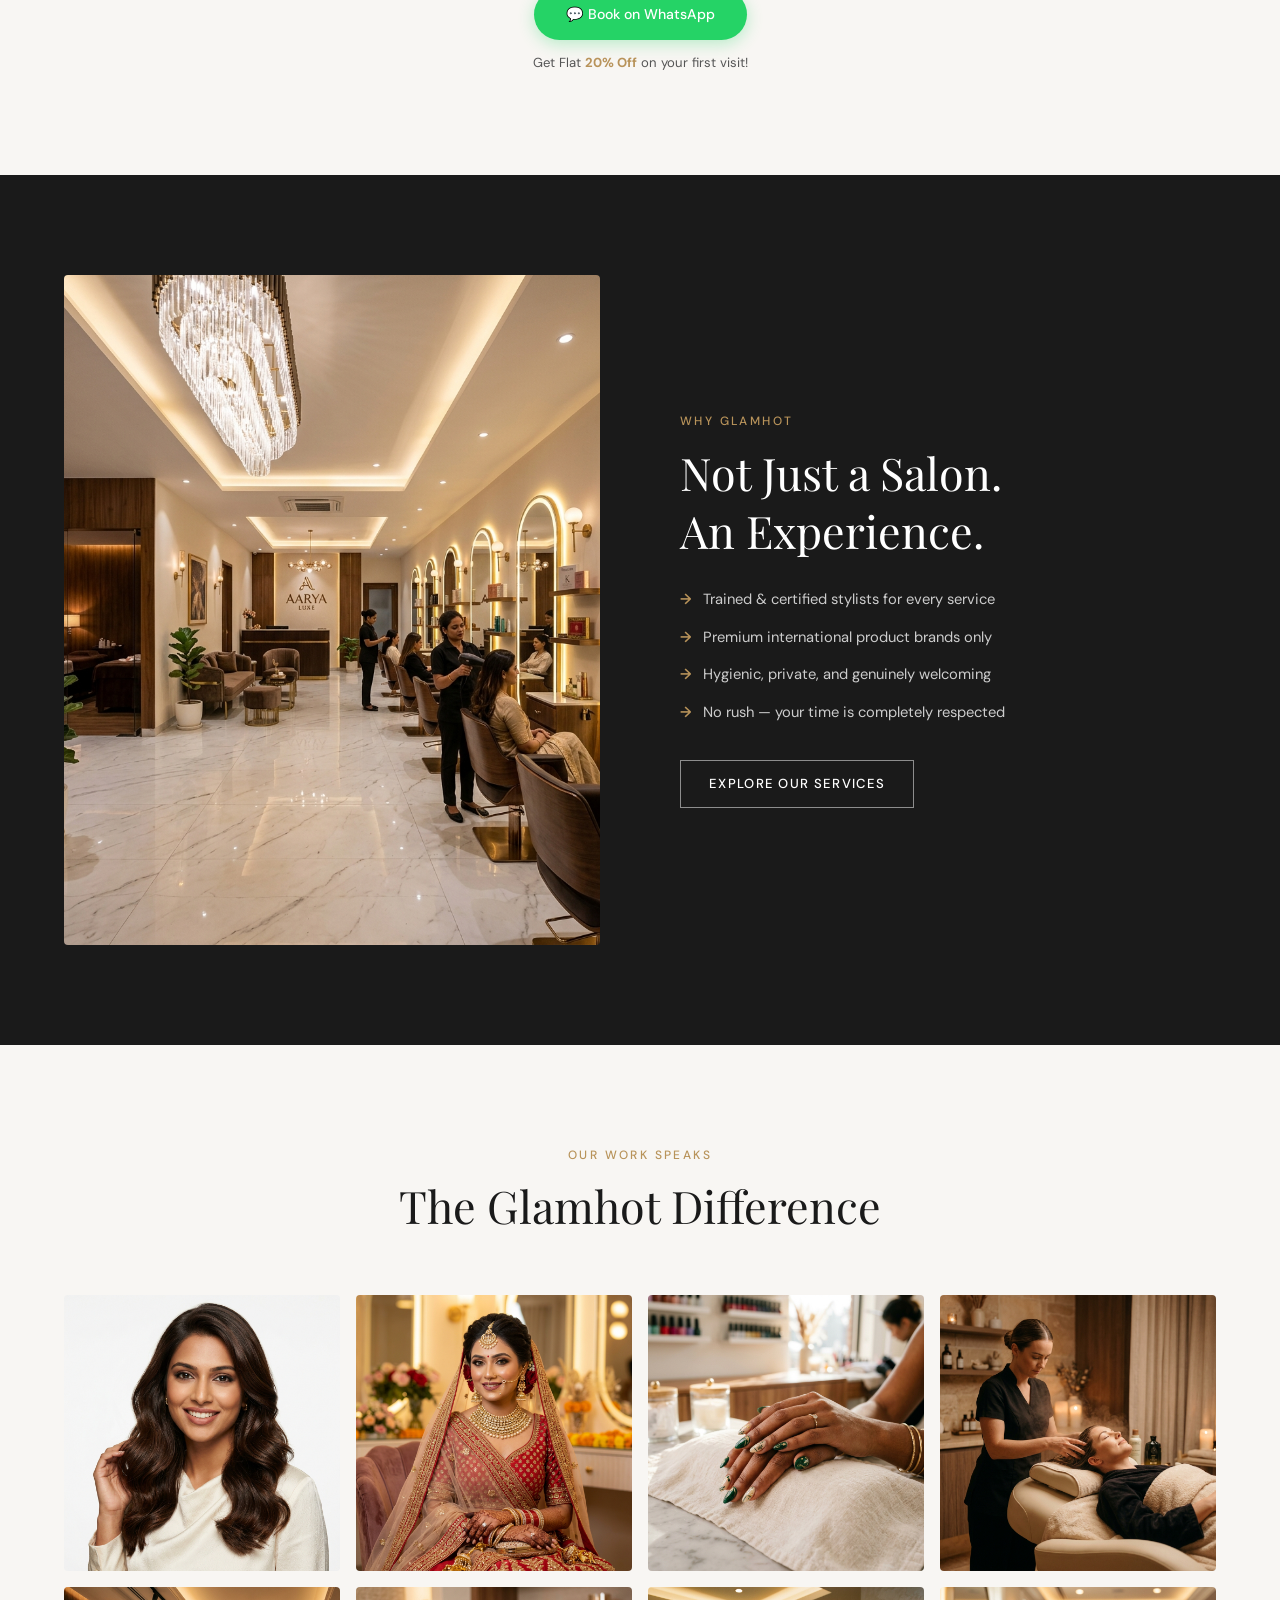
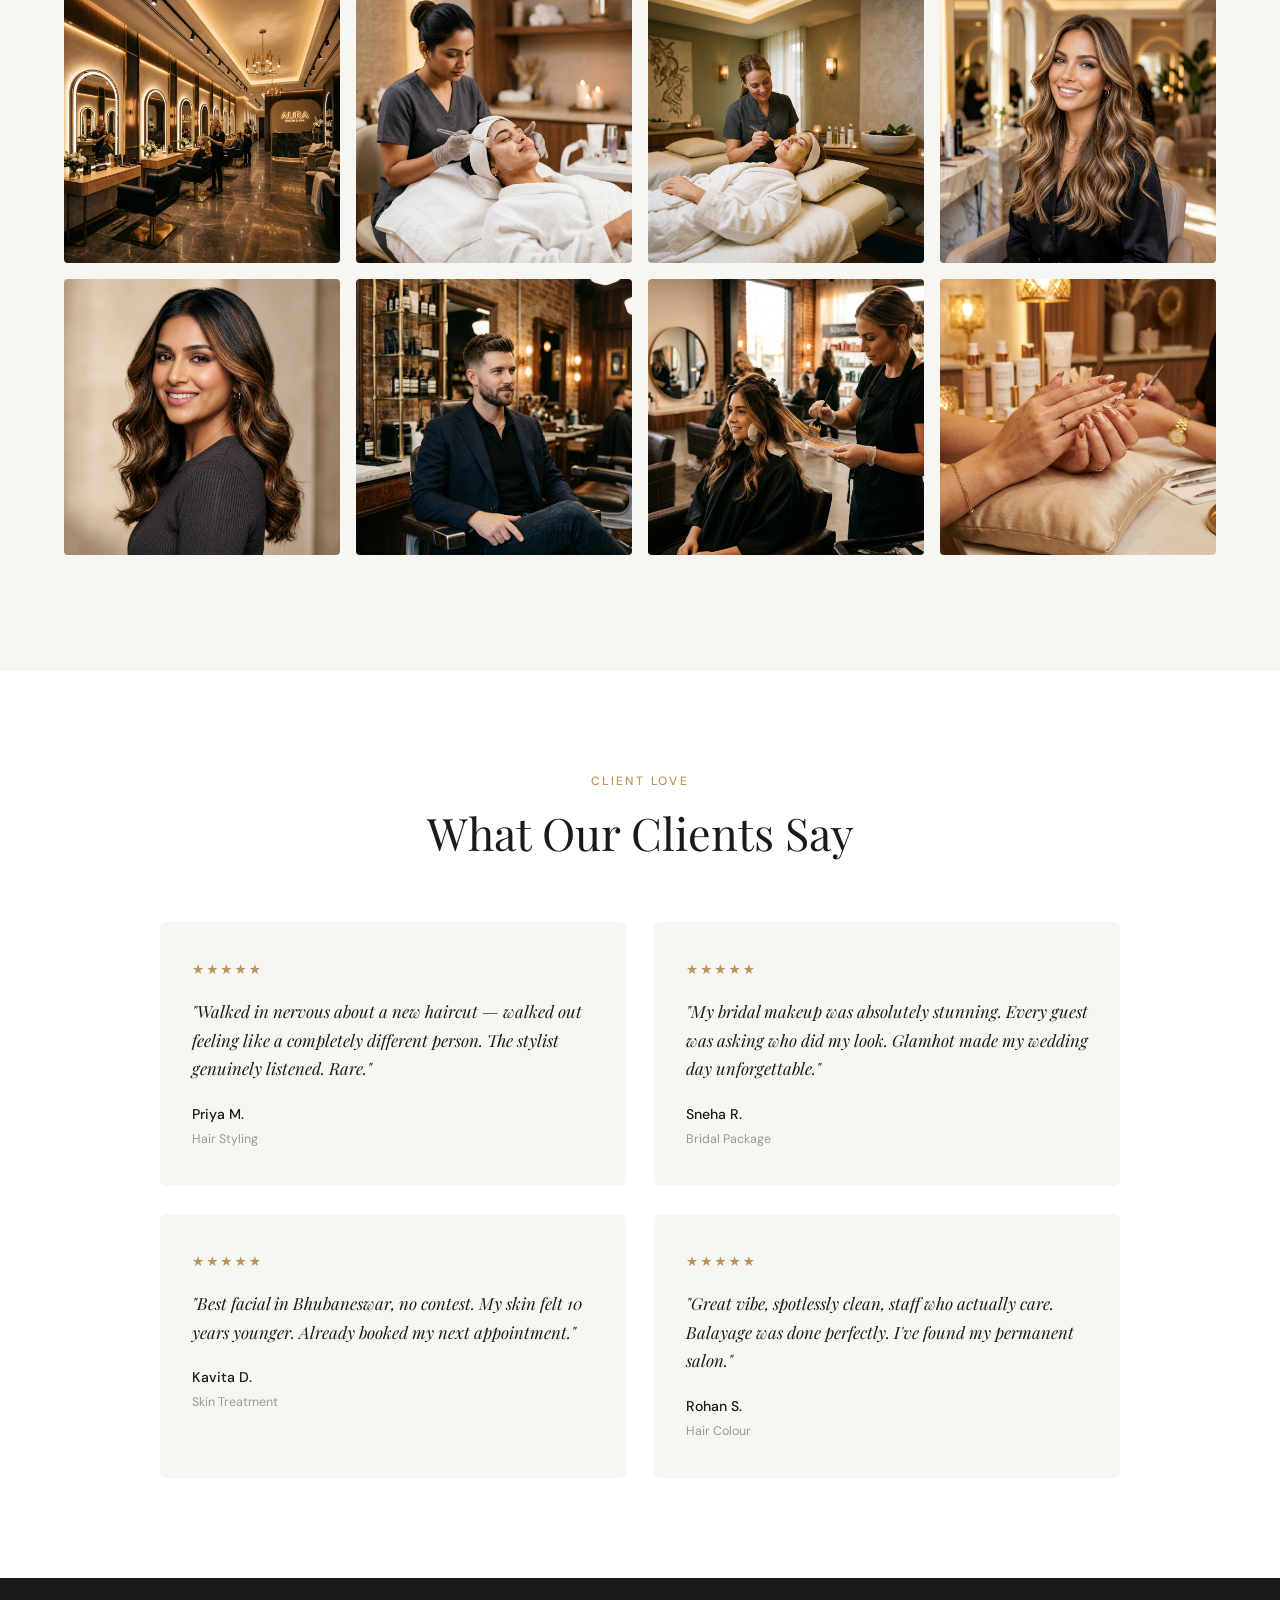
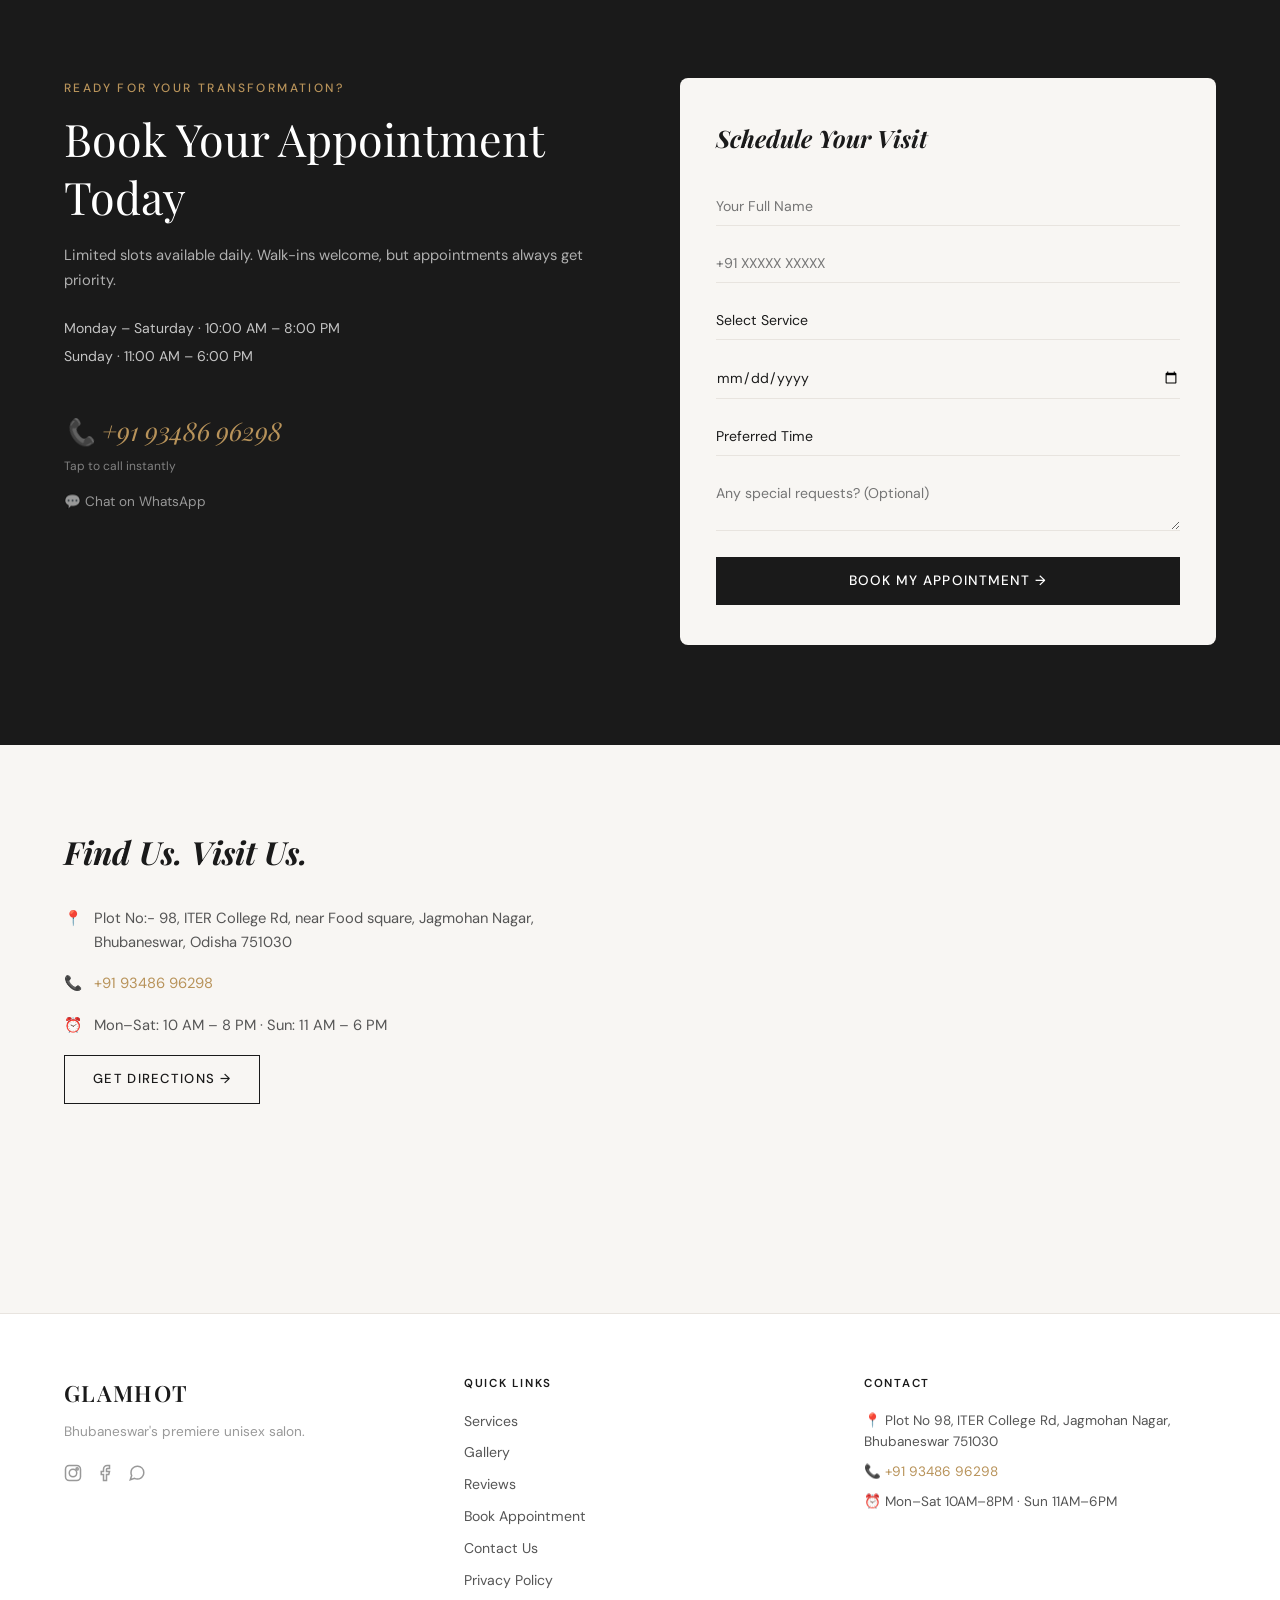
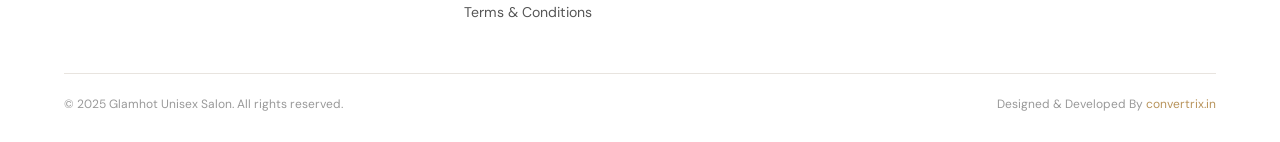
==== commit 3d482cc3: "Add Privacy Policy and Terms & Conditions pages with footer links" ====
--- a/index.html
+++ b/index.html
@@ -1,4 +1,4 @@
-<!DOCTYPE html>
+﻿<!DOCTYPE html>
 <html lang="en">
 
 <head>
@@ -398,6 +398,7 @@
           <h4>Quick Links</h4>
           <a href="#services">Services</a><a href="#gallery">Gallery</a><a href="#reviews">Reviews</a><a
             href="#booking">Book Appointment</a><a href="#contact">Contact Us</a>
+          <a href="privacy-policy.html">Privacy Policy</a><a href="terms.html">Terms &amp; Conditions</a>
         </div>
         <div class="footer-contact">
           <h4>Contact</h4>
